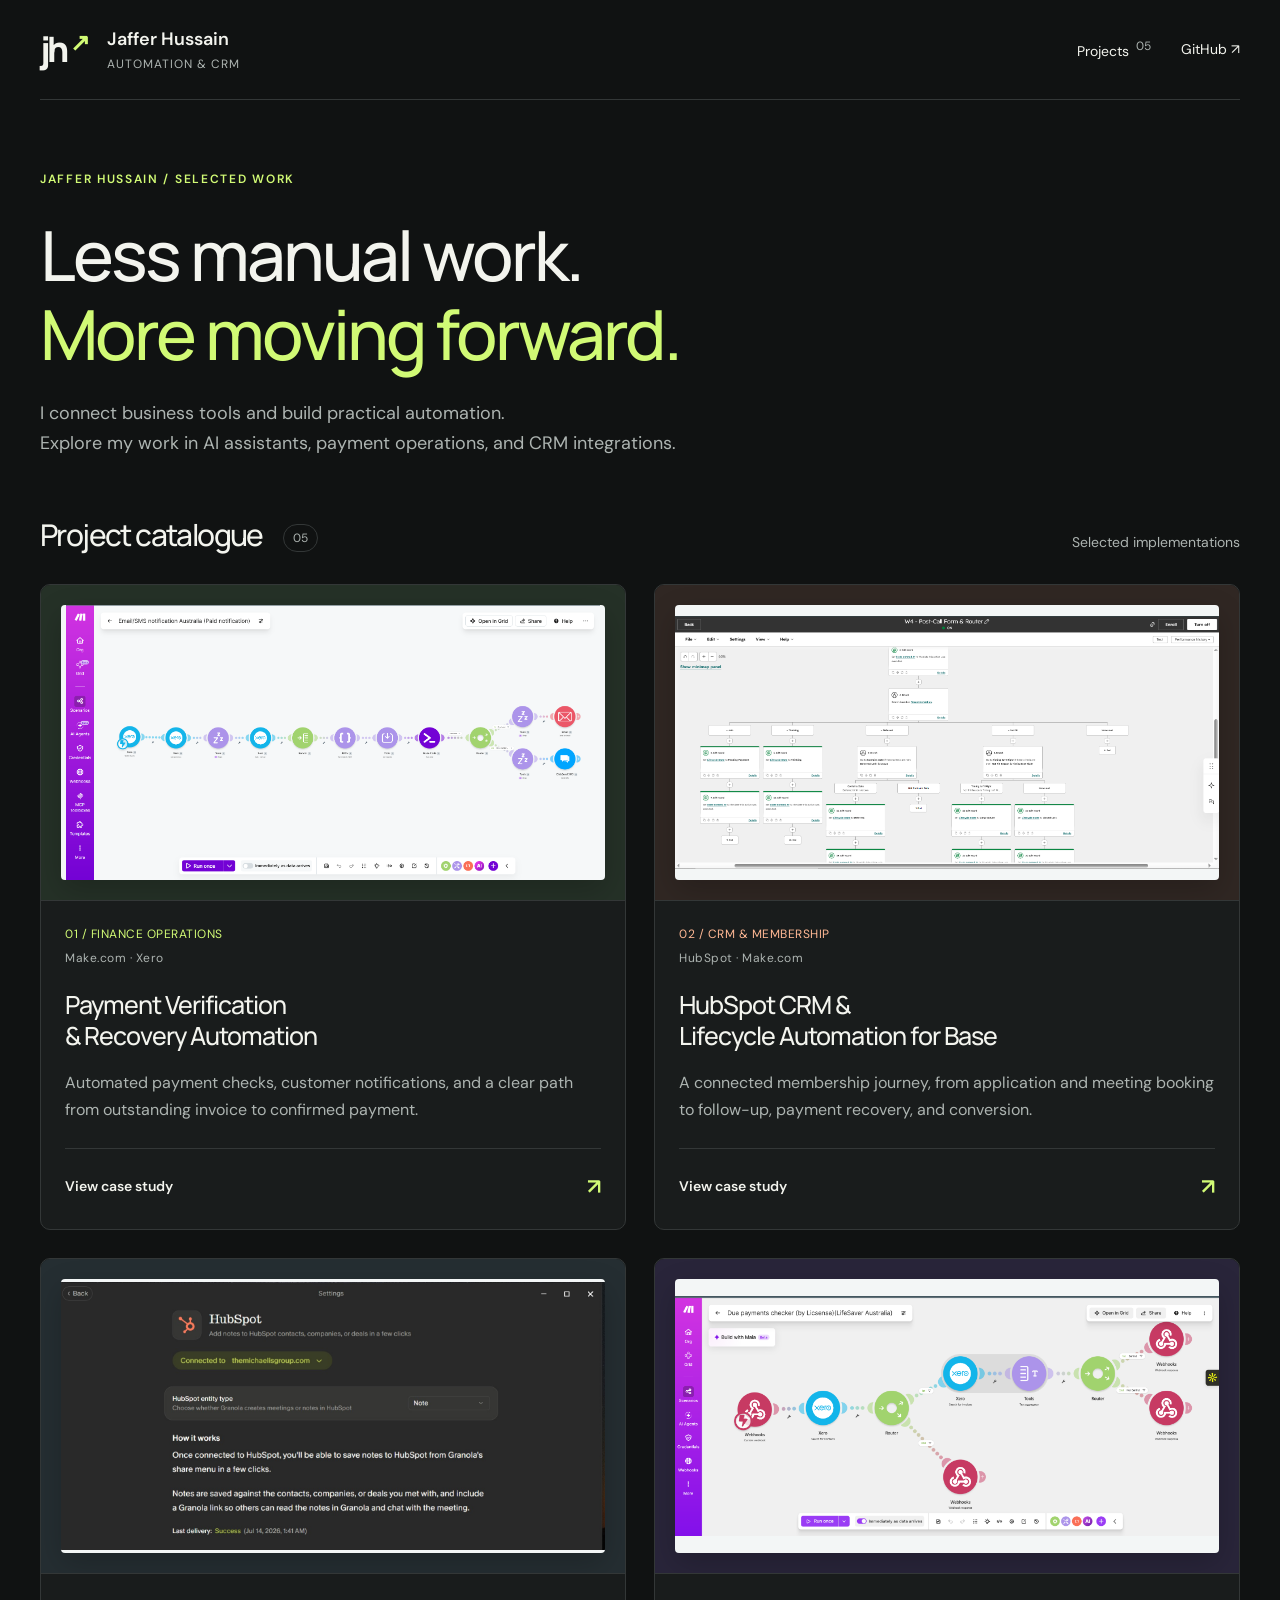
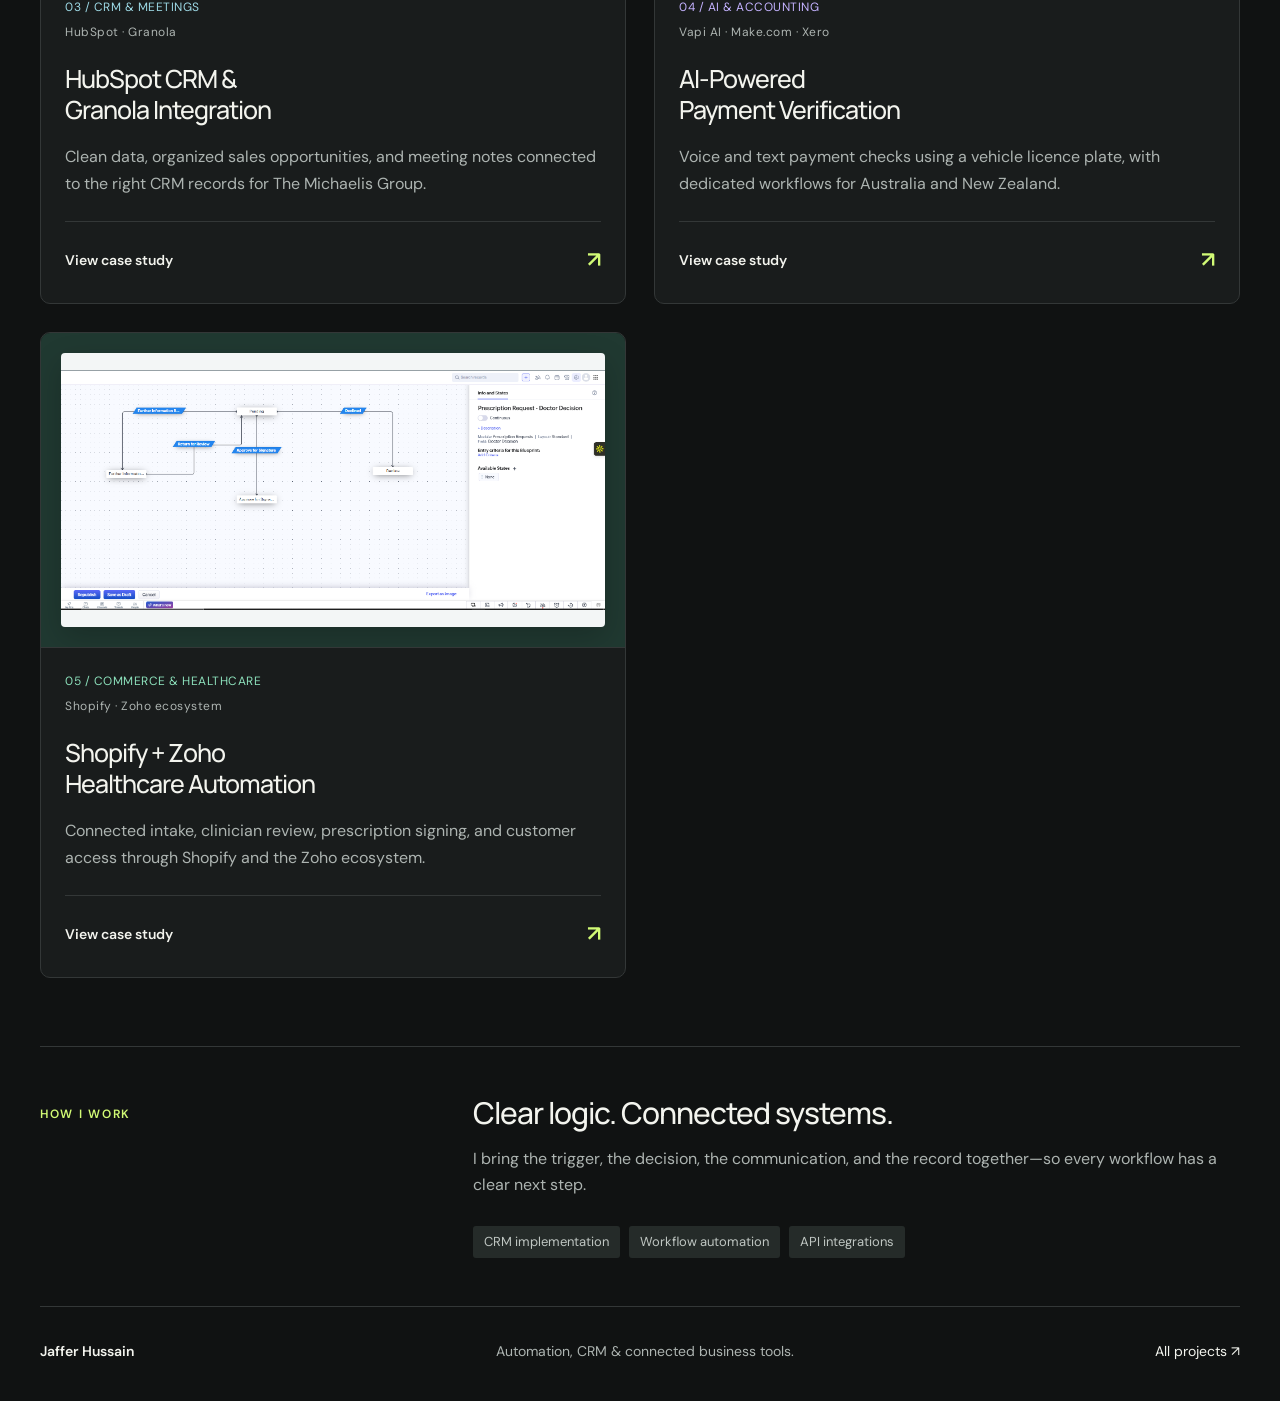
==== index.html @ 1e97736c "Publish five-project automation and CRM portfolio" ====
<!doctype html><html lang="en"><head><meta charset="UTF-8"><meta name="viewport" content="width=device-width, initial-scale=1"><title>Automation & CRM Portfolio — Jaffer Hussain</title><meta name="description" content="Explore Jaffer Hussain’s AI payment verification, payment automation, HubSpot CRM, and Granola integration projects."><meta name="theme-color" content="#101212"><link rel="icon" href="assets/favicon.svg"><link rel="stylesheet" href="style.css"></head><body><header class="header wrap"><a class="brand" href="index.html" aria-label="Jaffer Hussain home"><span class="monogram">jh<span>↗</span></span><span>Jaffer Hussain<small>AUTOMATION & CRM</small></span></a><nav aria-label="Main navigation"><a href="index.html#projects">Projects <span>05</span></a><a href="https://github.com/jaffersaeedi755-jhksolution/jhksolution-portfolio" target="_blank" rel="noopener noreferrer">GitHub ↗</a></nav></header><main><section class="hero wrap"><span class="eyebrow">JAFFER HUSSAIN / SELECTED WORK</span><h1>Less manual work.<br><span>More moving forward.</span></h1><p>I connect business tools and build practical automation.<br>Explore my work in AI assistants, payment operations, and CRM integrations.</p></section><section id="projects" class="wrap catalogue"><div class="section-heading"><h2>Project catalogue <span class="count">05</span></h2><p>Selected implementations</p></div><div class="catalogue-grid">
<article class="catalogue-card"><a class="cover payment-cover" href="payment-automation.html" tabindex="-1" aria-hidden="true"><img src="assets/paid.png" alt="" width="1918" height="987"></a><div class="card-body"><div class="card-meta"><span>01 / FINANCE OPERATIONS</span><span>Make.com · Xero</span></div><h3><a href="payment-automation.html">Payment Verification<br>& Recovery Automation</a></h3><p>Automated payment checks, customer notifications, and a clear path from outstanding invoice to confirmed payment.</p><a class="text-link" href="payment-automation.html">View case study <span>↗</span></a></div></article>
<article class="catalogue-card hubspot-card"><a class="cover hubspot-cover" href="hubspot-base.html" tabindex="-1" aria-hidden="true"><img src="assets/hubspot/17.png" alt="" width="1919" height="893"></a><div class="card-body"><div class="card-meta"><span>02 / CRM & MEMBERSHIP</span><span>HubSpot · Make.com</span></div><h3><a href="hubspot-base.html">HubSpot CRM &<br>Lifecycle Automation for Base</a></h3><p>A connected membership journey, from application and meeting booking to follow-up, payment recovery, and conversion.</p><a class="text-link" href="hubspot-base.html">View case study <span>↗</span></a></div></article><article class="catalogue-card granola-card"><a class="cover granola-cover" href="hubspot-granola.html" tabindex="-1" aria-hidden="true"><img src="assets/granola/granola-connection.jpeg" alt="" width="1600" height="790"></a><div class="card-body"><div class="card-meta"><span>03 / CRM & MEETINGS</span><span>HubSpot · Granola</span></div><h3><a href="hubspot-granola.html">HubSpot CRM &<br>Granola Integration</a></h3><p>Clean data, organized sales opportunities, and meeting notes connected to the right CRM records for The Michaelis Group.</p><a class="text-link" href="hubspot-granola.html">View case study <span>↗</span></a></div></article><article class="catalogue-card ai-card"><a class="cover ai-cover" href="ai-payment-verification.html" tabindex="-1" aria-hidden="true"><img src="assets/ai-payments/01.png" alt="" width="1918" height="845"></a><div class="card-body"><div class="card-meta"><span>04 / AI & ACCOUNTING</span><span>Vapi AI · Make.com · Xero</span></div><h3><a href="ai-payment-verification.html">AI-Powered<br>Payment Verification</a></h3><p>Voice and text payment checks using a vehicle licence plate, with dedicated workflows for Australia and New Zealand.</p><a class="text-link" href="ai-payment-verification.html">View case study <span>↗</span></a></div></article><article class="catalogue-card healthcare-card"><a class="cover healthcare-cover" href="shopify-zoho-healthcare.html" tabindex="-1" aria-hidden="true"><img src="assets/shopify-zoho/16.png" alt="" width="1919" height="845"></a><div class="card-body"><div class="card-meta"><span>05 / COMMERCE & HEALTHCARE</span><span>Shopify · Zoho ecosystem</span></div><h3><a href="shopify-zoho-healthcare.html">Shopify + Zoho<br>Healthcare Automation</a></h3><p>Connected intake, clinician review, prescription signing, and customer access through Shopify and the Zoho ecosystem.</p><a class="text-link" href="shopify-zoho-healthcare.html">View case study <span>↗</span></a></div></article></div></section>
<section class="wrap approach"><span class="eyebrow">HOW I WORK</span><div><h2>Clear logic. Connected systems.</h2><p>I bring the trigger, the decision, the communication, and the record together—so every workflow has a clear next step.</p><div class="project-tags"><span>CRM implementation</span><span>Workflow automation</span><span>API integrations</span></div></div></section></main><footer class="wrap"><span>Jaffer Hussain</span><p>Automation, CRM & connected business tools.</p><a href="index.html#projects">All projects ↗</a></footer><dialog id="image-dialog" aria-labelledby="dialog-caption"><div class="dialog-top"><p id="dialog-caption"></p><button id="close-dialog" aria-label="Close workflow image">Close ✕</button></div><div class="dialog-image"><img id="dialog-img" alt=""></div><a id="original-image" target="_blank" rel="noopener">Open full-resolution image ↗</a></dialog><script src="script.js"></script></body></html>
---- style.css ----
@import url('https://fonts.googleapis.com/css2?family=DM+Sans:wght@400;500;600;700&family=Manrope:wght@400;500;600;700;800&display=swap');
:root{color-scheme:dark;--bg:#101212;--panel:#191c1c;--line:#333737;--text:#f3f4ee;--muted:#adb4b1;--lime:#d1fa75;--font:'DM Sans',Arial,sans-serif;--display:'Manrope',Arial,sans-serif}*{box-sizing:border-box}html{scroll-behavior:smooth;scroll-padding-top:32px}body{margin:0;background:var(--bg);color:var(--text);font:16px/1.65 var(--font)}a{color:inherit;text-decoration:none}button{font:inherit;color:inherit}button,a{-webkit-tap-highlight-color:transparent}button{cursor:pointer}a:focus-visible,button:focus-visible{outline:3px solid var(--lime);outline-offset:6px}::selection{background:var(--lime);color:var(--bg)}.wrap{width:min(1320px,calc(100% - 112px));margin-inline:auto}.header{min-height:114px;display:flex;align-items:center;justify-content:space-between;border-bottom:1px solid var(--line);gap:24px}.brand{display:flex;align-items:center;gap:14px;font-size:18px;font-weight:600;line-height:1.35}.brand small{display:block;font-size:10px;letter-spacing:1.7px;font-weight:400;color:var(--muted);margin-top:5px}.monogram{font-family:var(--display);font-size:35px;letter-spacing:-4px;font-weight:800}.monogram span{display:inline-block;color:var(--lime);font-size:24px;vertical-align:top;margin:0 3px 0 5px;letter-spacing:0}.header nav{display:flex;align-items:center;gap:36px;font-size:14px}.header nav a:hover{color:var(--lime)}.header nav a span{color:var(--muted);font-size:12px;vertical-align:super;margin-left:3px}.nav-github{border:1px solid var(--line);padding:9px 19px;border-radius:5px}.hero{padding-top:58px}.hero-top{display:flex;justify-content:space-between;gap:20px}.eyebrow,.edition,.collection-label,.visual-heading,.project-no{font-size:12px;letter-spacing:1.7px;font-weight:600}.eyebrow{color:var(--lime)}.edition,.collection-label{color:var(--muted)}h1,h2,h3,p{margin:0}h1,h2,h3{font-family:var(--display);font-weight:500}h1{font-size:clamp(44px,5.7vw,82px);letter-spacing:-4.5px;line-height:1.14;margin:33px 0 28px}h1>span{color:var(--lime)}.hero-bottom{display:flex;align-items:center;justify-content:space-between;gap:28px}.hero-bottom p{max-width:580px;color:var(--muted);font-size:18px;line-height:1.7}.button{display:inline-flex;align-items:center;justify-content:space-between;gap:30px;border-radius:5px;font-size:14px;font-weight:600;min-height:52px;padding:13px 23px;white-space:nowrap;transition:transform .2s,background .2s}.button:hover{transform:translateY(-3px)}.primary{background:var(--lime);color:#14200b}.button span{font-size:20px}.secondary{border:1px solid var(--line)}.secondary:hover{background:var(--panel)}.stack-line{margin-top:47px;padding:23px 0;border-block:1px solid var(--line);display:flex;align-items:center;gap:43px}.stack-line>span{font-size:11px;letter-spacing:1.5px;color:var(--muted)}.stack-line b{font-family:var(--display);font-size:19px;letter-spacing:-.5px;white-space:nowrap}.accent{color:var(--lime)}.stack-line .stack-end{margin-left:auto;letter-spacing:0;font-size:13px}.catalogue{padding-top:70px}.section-heading{display:flex;justify-content:space-between;align-items:end;margin-bottom:30px;gap:28px}.section-heading h2{font-size:36px;letter-spacing:-1.6px;margin-top:10px;line-height:1.25}.count{font:12px var(--font);color:var(--muted);border:1px solid var(--line);border-radius:30px;padding:5px 9px;vertical-align:middle;display:inline-block;letter-spacing:0;margin-left:16px}.collection-label{font-size:11px;margin-bottom:5px}.project-card{display:grid;grid-template-columns:1fr 1.13fr;border:1px solid #3a4140;background:var(--panel);border-radius:10px;overflow:hidden}.project-intro{padding:35px 38px 30px}.project-label{display:flex;gap:20px;align-items:center;flex-wrap:wrap}.project-no{color:var(--muted);font-size:10px}.pill{font-size:11px;padding:3px 10px;border:1px solid #4b534c;border-radius:20px;color:var(--lime)}.project-intro h3{font-size:clamp(28px,3vw,43px);line-height:1.2;letter-spacing:-1.8px;margin:28px 0 19px}.project-intro h3 em{font-style:normal;color:var(--lime)}.project-intro>p{color:var(--muted);font-size:15px;max-width:425px}.text-link{display:inline-flex;gap:45px;align-items:center;font-size:14px;font-weight:600}.project-intro .text-link{margin-top:24px}.text-link span{color:var(--lime);font-size:22px}.text-link:hover{color:var(--lime)}.project-tags{display:flex;gap:8px;margin-top:28px}.project-tags span{font-size:11px;color:#bfc6c2;background:#252b29;padding:4px 11px;border-radius:3px}.project-visual{padding:30px 28px;background:#232b26;display:flex;flex-direction:column;justify-content:center;border-left:1px solid #3a4140}.visual-heading{display:flex;justify-content:space-between;gap:15px;color:#b8c7bb;font-size:10px;letter-spacing:1px;margin-bottom:20px}.featured-image{display:block;width:100%;padding:0;background:#f4f7f7;border:1px solid #5d6b60;border-radius:7px;overflow:hidden;position:relative}.featured-image img{width:100%;height:auto;display:block;transition:transform .35s}.featured-image:hover img{transform:scale(1.04)}.zoom-label{position:absolute;right:10px;bottom:10px;background:#101212e8;font-size:11px;padding:5px 9px;border:1px solid #566052;border-radius:4px}.zoom-label span{margin-left:12px;color:var(--lime)}.status-flow{display:flex;align-items:center;justify-content:center;gap:18px;margin-top:27px}.status{font-size:12px;white-space:nowrap}.status i{display:inline-block;width:6px;height:6px;border-radius:50%;margin-right:7px}.red{color:#edaaa5}.red i{background:#edaaa5}.green{color:var(--lime)}.green i{background:var(--lime)}.flow-line{color:#819184}.visual-note{text-align:center;color:#a0afa3;font-size:12px;margin-top:9px}.case-study{display:grid;grid-template-columns:1fr 1.6fr;gap:100px;margin-top:100px;margin-bottom:95px}.case-aside h2{font-size:32px;line-height:1.25;letter-spacing:-1px;margin-top:18px;max-width:340px}.case-aside>p{color:var(--muted);margin:16px 0 24px;font-size:15px}.case-aside .button{font-size:13px}dl{margin-top:36px}dl>div{padding:16px 0;border-top:1px solid var(--line)}dt{font-size:10px;letter-spacing:1.4px;color:var(--muted);margin-bottom:5px}dd{margin:0;font-size:14px}.case-block{margin-bottom:48px}.case-block:last-child{margin-bottom:0}.case-block .eyebrow{font-size:11px}.case-block h3{font-size:32px;letter-spacing:-1.2px;line-height:1.28;margin:16px 0 18px}.case-block>p{color:var(--muted);font-size:16px}.process{list-style:none;padding:0;margin:27px 0 0}.process li{display:flex;gap:22px;border-top:1px solid var(--line);padding:18px 0}.process li>span{font-size:12px;font-weight:500;color:var(--lime);padding-top:3px}.process b{font-size:16px;font-weight:500}.process p{font-size:14px;color:var(--muted);margin-top:3px}.outcome-grid{display:grid;grid-template-columns:1fr 1fr;gap:25px;margin-top:25px}.outcome-grid>div{border-top:1px solid var(--line);padding-top:18px}.outcome-grid span{color:var(--lime);font-size:24px;display:block;margin-bottom:8px}.outcome-grid b{font-size:15px;font-weight:500}.outcome-grid p{font-size:14px;color:var(--muted);margin-top:8px}.workflow-section{background:#181c1a;border-block:1px solid var(--line);padding:65px 0 70px}.workflow-section .section-heading>p{font-size:14px;color:var(--muted)}.workflow-grid{display:grid;grid-template-columns:repeat(3,1fr);gap:23px}.workflow-card{border:1px solid #3a413c;border-radius:6px;padding:0;overflow:hidden;background:var(--bg);text-align:left;transition:transform .2s,border-color .2s}.workflow-card:hover{transform:translateY(-5px);border-color:#a6c772}.workflow-thumb{position:relative;background:#f5f7f8;aspect-ratio:1.93}.workflow-thumb img{display:block;width:100%;height:100%;object-fit:contain}.workflow-thumb>span{position:absolute;right:12px;bottom:12px;background:#111a13;color:var(--lime);width:28px;height:28px;text-align:center;border-radius:50%;line-height:28px}.workflow-copy{padding:23px}.workflow-copy>span{font-size:10px;letter-spacing:1.6px;color:var(--lime)}.workflow-copy h3{font-size:20px;line-height:1.35;margin:10px 0;letter-spacing:-.5px}.workflow-copy p{font-size:14px;line-height:1.65;color:var(--muted)}.approach{display:grid;grid-template-columns:1fr 1.6fr;gap:100px;padding-top:84px;padding-bottom:84px}.approach>.eyebrow{font-size:11px;padding-top:10px}.approach h2{font-size:42px;letter-spacing:-1.8px;line-height:1.2}.approach h2 span{color:var(--lime)}.approach p{margin-top:24px;color:var(--muted)}.principles{display:flex;gap:10px;flex-wrap:wrap;margin-top:27px}.principles span{font-size:12px;border:1px solid var(--line);padding:5px 12px;border-radius:30px}footer{border-top:1px solid var(--line);padding:33px 0 38px;display:flex;justify-content:space-between;align-items:center;gap:25px}footer>p{font-size:13px;color:var(--muted)}footer .brand{font-size:15px}footer .brand small{font-size:9px}dialog{width:min(1400px,94vw);max-height:92vh;background:#171c19;color:var(--text);border:1px solid #59634f;border-radius:10px;padding:20px}dialog::backdrop{background:#000c;backdrop-filter:blur(6px)}.dialog-top{display:flex;justify-content:space-between;align-items:center;gap:20px;margin-bottom:15px;font-size:14px}.dialog-top button{border:1px solid #58634e;background:#252e22;border-radius:4px;white-space:nowrap;padding:6px 15px}.dialog-image{overflow:auto;background:#f4f7f7;border-radius:4px;max-height:70vh}.dialog-image img{display:block;width:100%;height:auto}dialog>a{display:inline-block;color:var(--lime);font-size:14px;margin-top:14px}body.dialog-open{overflow:hidden}
@media(min-width:1600px){.wrap{max-width:1400px}h1{font-size:88px}.project-intro{padding:42px}.project-intro h3{font-size:48px}.project-visual{padding:40px}}
@media(max-width:1100px){.wrap{width:calc(100% - 64px)}.stack-line{gap:26px}.stack-line .stack-end{display:none}.case-study,.approach{gap:55px}.project-intro{padding:27px}.project-visual{padding:22px}.project-intro h3{font-size:34px}.project-label{gap:10px}.status-flow{gap:10px}.status{font-size:11px}.collection-label{display:none}.workflow-grid{gap:15px}.workflow-copy{padding:19px}.workflow-copy h3{font-size:18px}.visual-heading{font-size:9px}.visual-heading span:last-child{display:none}}
@media(max-width:760px){.wrap{width:calc(100% - 40px)}.header{min-height:91px}.header nav{gap:18px}.header nav>a:nth-child(2){display:none}.header nav .nav-github{display:none}.brand{font-size:16px}.brand small{font-size:8px;letter-spacing:1.1px}.hero{padding-top:36px}.hero-top .edition{display:none}.eyebrow{font-size:10px}h1{font-size:clamp(38px,8vw,60px);letter-spacing:-2.3px;line-height:1.16;margin-top:27px}.hero-bottom{align-items:flex-start;flex-direction:column;gap:22px}.hero-bottom p{font-size:16px;max-width:510px}.stack-line{flex-wrap:wrap;gap:12px 24px;margin-top:33px;padding:20px 0}.stack-line>span:first-child{width:100%;font-size:10px}.stack-line b{font-size:16px}.catalogue{padding-top:44px}.section-heading h2{font-size:30px}.project-card{grid-template-columns:1fr}.project-intro h3{font-size:36px}.project-intro>p{max-width:none}.project-visual{border-left:0;border-top:1px solid #3a4140;padding:25px}.visual-heading{font-size:10px}.visual-heading span:last-child{display:inline}.project-tags{margin-top:22px}.status{font-size:12px}.case-study{grid-template-columns:1fr;gap:32px;margin-top:56px;margin-bottom:50px}.case-aside h2{max-width:none;font-size:30px}.case-aside dl{display:grid;grid-template-columns:1fr 1fr;gap:0 20px;margin-bottom:0}.case-aside dl>div:last-child{grid-column:1/-1}.case-block h3{font-size:28px}.case-block{margin-bottom:36px}.workflow-section{padding:43px 0}.workflow-section .section-heading{align-items:start;flex-direction:column;gap:14px}.workflow-section .section-heading h2{font-size:29px}.workflow-grid{grid-template-columns:1fr;gap:23px}.workflow-copy h3{font-size:22px}.workflow-copy p{font-size:15px}.workflow-copy{padding:22px}.approach{grid-template-columns:1fr;gap:20px;padding-block:47px}.approach h2{font-size:34px}.approach p{font-size:16px}.principles{gap:8px}.principles span{font-size:11px}footer{flex-wrap:wrap;padding:25px 0}footer>p{order:3;flex-basis:100%;font-size:12px}footer .text-link{gap:18px}.dialog-top{font-size:12px}.dialog-image img{min-width:800px}dialog{padding:13px}}
@media(prefers-reduced-motion:reduce){html{scroll-behavior:auto}*,*::before,*::after{transition:none!important}}

.brand small,.eyebrow,.edition,.collection-label,.visual-heading,.project-no,.pill,.project-tags span,.stack-line>span,.case-block .eyebrow,.case-aside dt,.workflow-copy>span,.approach>.eyebrow,footer .brand small{font-size:12px}.status,.zoom-label,.visual-note,.principles span{font-size:14px}.visual-heading{flex-wrap:wrap}.project-intro>p{font-size:16px}@media(max-width:760px){.brand small{font-size:12px;letter-spacing:.3px}.brand{font-size:15px}.header nav{font-size:13px}.header{gap:12px}.monogram{font-size:30px}.brand{gap:8px}.visual-heading span:last-child{display:none}.status-flow{gap:8px;flex-wrap:wrap}.status{font-size:12px}}
.monogram{white-space:nowrap;flex-shrink:0}.header nav{flex-shrink:0}@media(max-width:440px){.header .brand small{max-width:160px}.header nav>a:first-child{max-width:83px;display:block;font-size:12px}}
/* Catalogue refinement: shared layout for all project pages. */
.wrap{width:min(1200px,calc(100% - 80px))}.header{min-height:100px}.header nav{display:flex;gap:30px}.brand small{font-size:12px;letter-spacing:1px}.hero{padding-top:65px;padding-bottom:58px}.hero h1{font-size:clamp(42px,5.4vw,72px);letter-spacing:-3px;margin:25px 0}.hero>p{font-size:18px;color:var(--muted);max-width:680px}.catalogue{padding-top:0;padding-bottom:68px}.section-heading h2{font-size:30px;margin:0}.section-heading>p{font-size:14px;color:var(--muted)}.catalogue-grid{display:grid;grid-template-columns:repeat(2,minmax(0,1fr));gap:28px}.catalogue-card{min-width:0;border:1px solid var(--line);border-radius:10px;overflow:hidden;background:var(--panel);transition:border-color .2s}.catalogue-card:hover{border-color:#718059}.cover{display:flex;align-items:center;padding:28px;background:#253127;aspect-ratio:1.85;overflow:hidden;border-bottom:1px solid var(--line)}.cover img{width:100%;height:100%;object-fit:contain;background:#f3f6f6;border-radius:4px;box-shadow:0 10px 30px #0003}.hubspot-cover{background:#302723}.card-body{padding:28px}.card-meta{display:flex;justify-content:space-between;gap:12px;flex-wrap:wrap;color:var(--muted);font-size:12px;letter-spacing:.5px}.card-meta>span:first-child{color:var(--lime)}.hubspot-card .card-meta>span:first-child{color:#ffb894}.card-body h3{font-size:28px;line-height:1.25;letter-spacing:-1px;margin:20px 0 16px}.card-body>p{font-size:16px;color:var(--muted);line-height:1.7;min-height:82px}.card-body .text-link{margin-top:24px;display:flex;justify-content:space-between;border-top:1px solid var(--line);padding-top:20px}.approach{padding-block:48px;gap:50px;border-top:1px solid var(--line);grid-template-columns:1fr 2fr}.approach h2{font-size:30px;letter-spacing:-1px}.approach p{margin-top:15px}.project-tags{flex-wrap:wrap;gap:9px}.project-tags span{font-size:13px;padding:5px 11px}.detail-hero{padding-top:32px;padding-bottom:52px;border-bottom:1px solid var(--line)}.back{display:block;color:var(--muted);font-size:14px;margin-bottom:38px}.back:hover{color:var(--lime)}.detail-hero h1{font-size:clamp(38px,4.5vw,64px);letter-spacing:-2.6px;line-height:1.17;margin:22px 0}.detail-hero>p{max-width:740px;font-size:18px;color:var(--muted)}.detail-hero .project-tags{margin-top:25px}.hubspot-detail h1>span,.hubspot-detail .eyebrow{color:#ffb894}.case-study{margin-top:56px;margin-bottom:64px;gap:80px;grid-template-columns:1fr 1.7fr}.case-aside h2{font-size:28px}.case-aside>p{font-size:16px}.case-block h3{font-size:29px}.case-block .eyebrow{font-size:12px}.case-block{margin-bottom:38px}.process p,.workflow-copy p{font-size:16px}.workflow-section{padding-block:48px}.workflow-section h2{font-size:30px}.workflow-copy h3{font-size:19px}.workflow-copy{padding:20px}.workflow-copy>span{font-size:12px}.gallery-group{border-top:1px solid #404640}.gallery-group:last-child{border-bottom:1px solid #404640}.gallery-group summary{cursor:pointer;list-style:none;display:flex;align-items:center;justify-content:space-between;gap:15px;padding:24px 0;font-size:18px}.gallery-group summary::-webkit-details-marker{display:none}.gallery-group summary>span{font-size:13px;color:var(--muted);white-space:nowrap}.gallery-group summary b{font-size:23px;color:var(--lime);font-weight:400;display:inline-block;margin-left:25px}.gallery-group[open] summary b{transform:rotate(45deg)}.gallery-group summary:focus-visible{outline:2px solid var(--lime);outline-offset:3px}.gallery-group .workflow-grid{padding-bottom:26px;grid-template-columns:repeat(3,minmax(0,1fr))}.workflow-card{height:100%}.workflow-copy p{font-size:14px}.next-project{padding-block:40px}.next-project a{display:flex;justify-content:space-between;gap:25px;font-size:18px}.next-project a:hover{color:var(--lime)}footer{font-size:14px}footer>span{font-weight:600}footer>p{font-size:14px}.dialog-image img{min-width:0}dialog .dialog-top{font-size:15px}dialog #original-image{font-size:14px}
@media(max-width:1000px){.card-meta{flex-direction:column;gap:4px}.card-body h3{font-size:25px}.card-body>p{min-height:110px}.cover{padding:20px}.case-study{gap:45px}.gallery-group .workflow-grid{grid-template-columns:repeat(2,minmax(0,1fr))}}
@media(max-width:760px){.wrap{width:calc(100% - 40px)}.header{min-height:94px;gap:14px}.header nav{gap:20px}.header nav>a:nth-child(2){display:none}.header nav>a:first-child{max-width:none}.header .brand small{font-size:12px;letter-spacing:.3px}.hero{padding-top:39px;padding-bottom:40px}.hero h1{font-size:clamp(38px,8vw,56px);letter-spacing:-2px}.hero>p{font-size:16px}.hero>p br{display:none}.catalogue{padding-bottom:40px}.section-heading{align-items:start;gap:12px}.section-heading>p{display:none}.section-heading h2{font-size:26px}.catalogue-grid{grid-template-columns:1fr;gap:28px}.cover{padding:23px}.card-body{padding:24px}.card-body h3{font-size:27px}.card-body>p{min-height:0}.card-meta{flex-direction:row;gap:6px 12px}.approach{grid-template-columns:1fr;gap:18px;padding-block:35px}.approach h2{font-size:27px}.detail-hero{padding-top:25px;padding-bottom:35px}.detail-hero h1{font-size:39px;letter-spacing:-1.8px}.detail-hero>p{font-size:16px}.back{margin-bottom:30px}.case-study{grid-template-columns:1fr;gap:25px;margin-top:38px;margin-bottom:40px}.case-aside dl{margin-top:25px}.case-block h3{font-size:27px}.gallery-group .workflow-grid{grid-template-columns:1fr}.gallery-group summary{font-size:16px;padding-block:20px}.gallery-group summary b{margin-left:10px}.gallery-group summary>span{font-size:12px}.workflow-section{padding-block:35px}.workflow-grid{grid-template-columns:1fr}.next-project a{font-size:16px}footer{padding-block:25px;gap:15px}footer>p{font-size:13px}.project-tags span{font-size:12px}.dialog-image{overflow:auto}.dialog-image img{min-width:800px}}

.granola-cover{background:#252e32}.granola-card .card-meta>span:first-child,.granola-detail .eyebrow,.granola-detail h1>span{color:#9dd9e5}.catalogue-grid{grid-template-columns:repeat(3,minmax(0,1fr))}.catalogue-card{display:flex;flex-direction:column}.card-body{display:flex;flex-direction:column;flex:1;padding:24px}.card-body .text-link{margin-top:auto}.card-body>p{min-height:0;padding-bottom:24px}.card-body h3{font-size:25px;min-height:94px}.card-meta{flex-direction:column;gap:5px}.cover{padding:20px}.gallery-group .workflow-grid:has(>.workflow-card:nth-child(2):last-child){grid-template-columns:repeat(2,minmax(0,1fr))}@media(max-width:1000px){.catalogue-grid{grid-template-columns:repeat(2,minmax(0,1fr))}}@media(max-width:760px){.catalogue-grid{grid-template-columns:1fr}.card-body h3{min-height:0;font-size:27px}.card-body .text-link{margin-top:0}.gallery-group .workflow-grid:has(>.workflow-card:nth-child(2):last-child){grid-template-columns:1fr}}

.ai-cover{background:#29253a}.ai-card .card-meta>span:first-child,.ai-detail .eyebrow,.ai-detail h1>span{color:#c4b2ff}.catalogue-grid{grid-template-columns:repeat(2,minmax(0,1fr))}.card-body h3{min-height:64px}.related-note{margin-top:20px;border-top:1px solid var(--line);padding-top:18px;font-size:14px!important}.related-note a{color:var(--lime)}@media(max-width:760px){.catalogue-grid{grid-template-columns:1fr}.card-body h3{min-height:0}}

.healthcare-cover{background:#203931}.healthcare-card .card-meta>span:first-child,.healthcare-detail .eyebrow,.healthcare-detail h1>span{color:#8ce0bb}
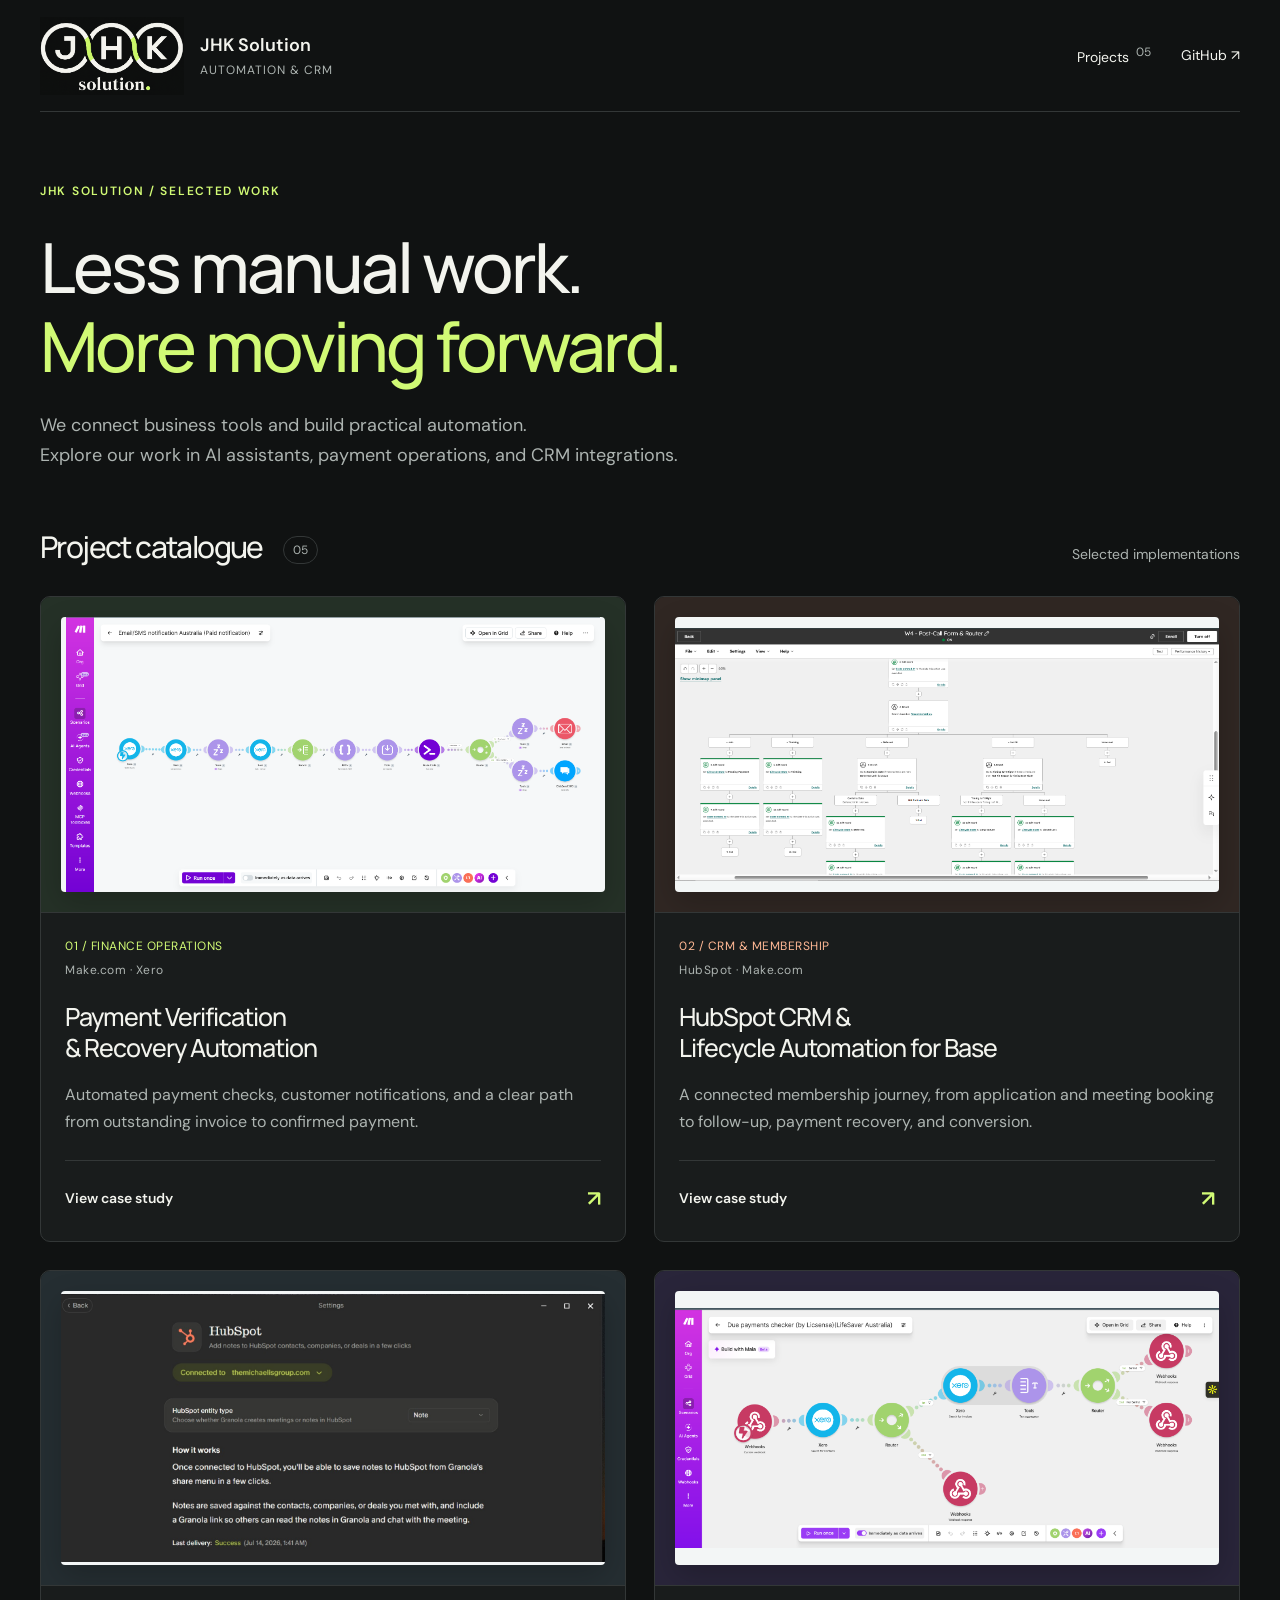
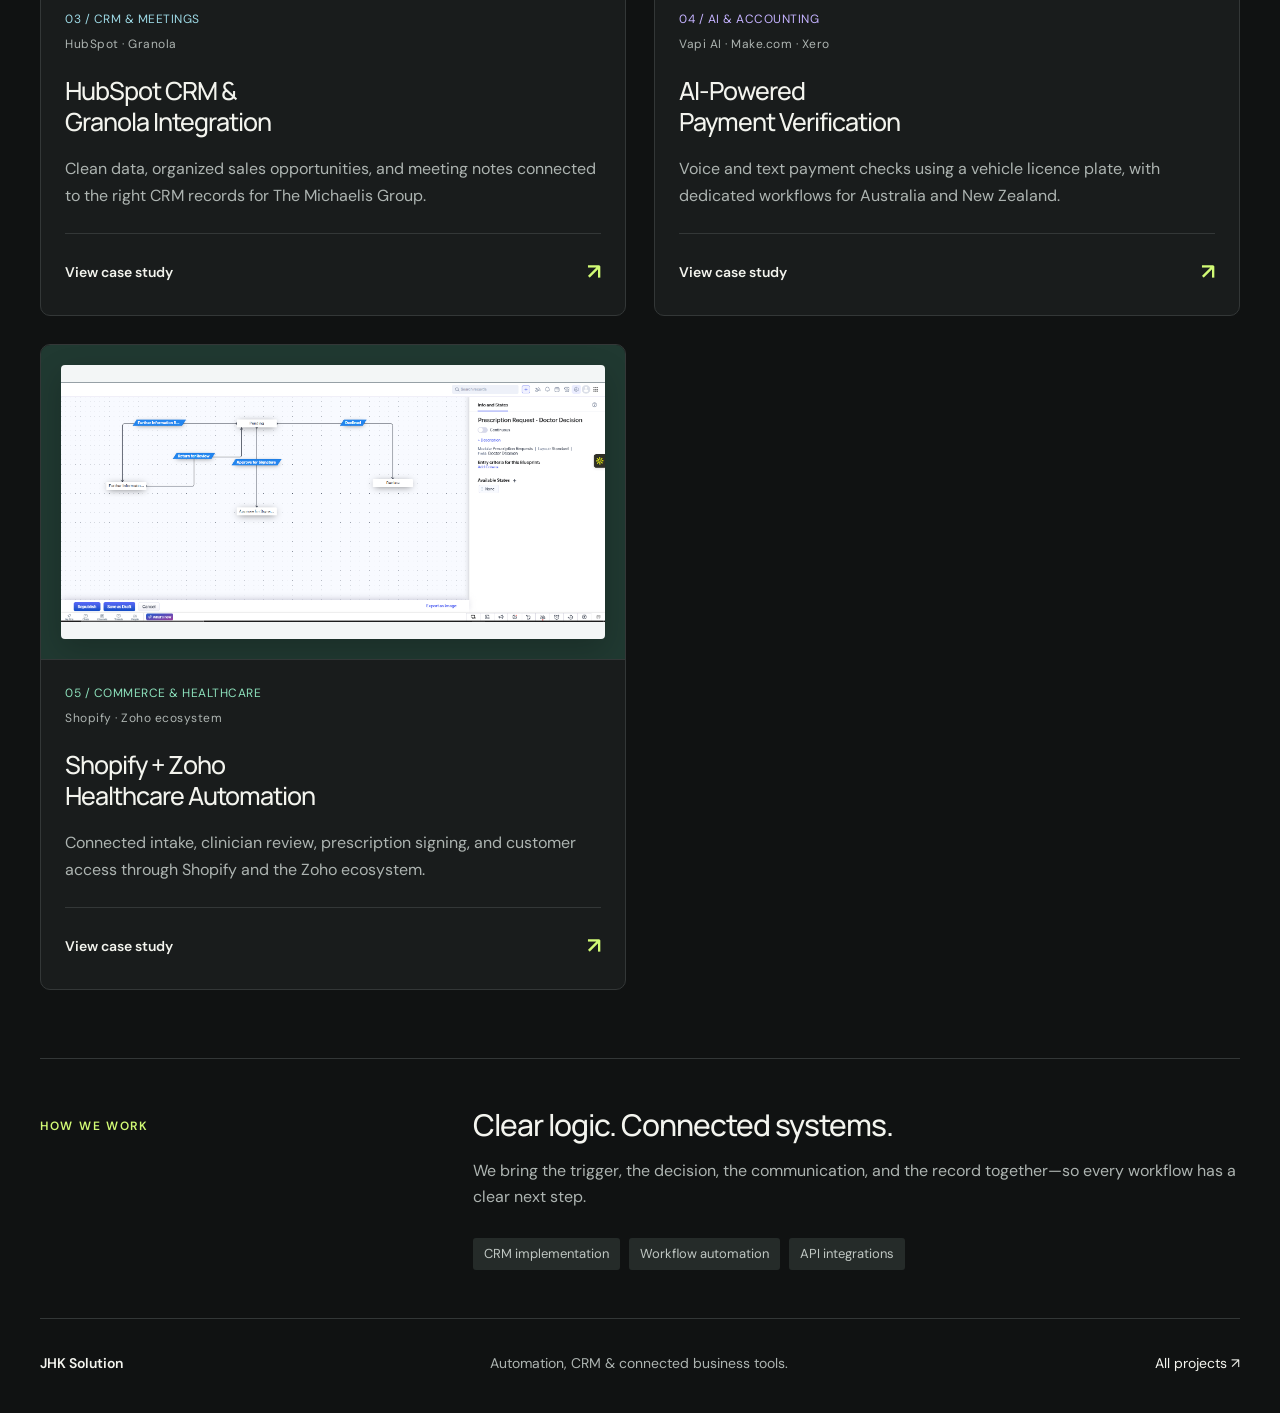
==== commit 50a6b834: "Rebrand portfolio as JHK Solution with company logo and refreshed styles" ====
--- a/index.html
+++ b/index.html
@@ -1,4 +1,4 @@
-<!doctype html><html lang="en"><head><meta charset="UTF-8"><meta name="viewport" content="width=device-width, initial-scale=1"><title>Automation & CRM Portfolio — Jaffer Hussain</title><meta name="description" content="Explore Jaffer Hussain’s AI payment verification, payment automation, HubSpot CRM, and Granola integration projects."><meta name="theme-color" content="#101212"><link rel="icon" href="assets/favicon.svg"><link rel="stylesheet" href="style.css"></head><body><header class="header wrap"><a class="brand" href="index.html" aria-label="Jaffer Hussain home"><span class="monogram">jh<span>↗</span></span><span>Jaffer Hussain<small>AUTOMATION & CRM</small></span></a><nav aria-label="Main navigation"><a href="index.html#projects">Projects <span>05</span></a><a href="https://github.com/jaffersaeedi755-jhksolution/jhksolution-portfolio" target="_blank" rel="noopener noreferrer">GitHub ↗</a></nav></header><main><section class="hero wrap"><span class="eyebrow">JAFFER HUSSAIN / SELECTED WORK</span><h1>Less manual work.<br><span>More moving forward.</span></h1><p>I connect business tools and build practical automation.<br>Explore my work in AI assistants, payment operations, and CRM integrations.</p></section><section id="projects" class="wrap catalogue"><div class="section-heading"><h2>Project catalogue <span class="count">05</span></h2><p>Selected implementations</p></div><div class="catalogue-grid">
+<!doctype html><html lang="en"><head><meta charset="UTF-8"><meta name="viewport" content="width=device-width, initial-scale=1"><title>Automation & CRM Portfolio — JHK Solution</title><meta name="description" content="Explore JHK Solution’s AI payment verification, payment automation, HubSpot CRM, and Granola integration projects."><meta name="theme-color" content="#101212"><link rel="icon" href="assets/jhk-solution-logo.png"><link rel="stylesheet" href="style.css?v=jhk1"></head><body><header class="header wrap"><a class="brand" href="index.html" aria-label="JHK Solution home"><span class="company-logo"><img src="assets/jhk-solution-logo.png" alt="JHK Solution logo" width="1254" height="1254"></span><span>JHK Solution<small>AUTOMATION & CRM</small></span></a><nav aria-label="Main navigation"><a href="index.html#projects">Projects <span>05</span></a><a href="https://github.com/jhk-solution/jhksolution-portfolio" target="_blank" rel="noopener noreferrer">GitHub ↗</a></nav></header><main><section class="hero wrap"><span class="eyebrow">JHK SOLUTION / SELECTED WORK</span><h1>Less manual work.<br><span>More moving forward.</span></h1><p>We connect business tools and build practical automation.<br>Explore our work in AI assistants, payment operations, and CRM integrations.</p></section><section id="projects" class="wrap catalogue"><div class="section-heading"><h2>Project catalogue <span class="count">05</span></h2><p>Selected implementations</p></div><div class="catalogue-grid">
 <article class="catalogue-card"><a class="cover payment-cover" href="payment-automation.html" tabindex="-1" aria-hidden="true"><img src="assets/paid.png" alt="" width="1918" height="987"></a><div class="card-body"><div class="card-meta"><span>01 / FINANCE OPERATIONS</span><span>Make.com · Xero</span></div><h3><a href="payment-automation.html">Payment Verification<br>& Recovery Automation</a></h3><p>Automated payment checks, customer notifications, and a clear path from outstanding invoice to confirmed payment.</p><a class="text-link" href="payment-automation.html">View case study <span>↗</span></a></div></article>
 <article class="catalogue-card hubspot-card"><a class="cover hubspot-cover" href="hubspot-base.html" tabindex="-1" aria-hidden="true"><img src="assets/hubspot/17.png" alt="" width="1919" height="893"></a><div class="card-body"><div class="card-meta"><span>02 / CRM & MEMBERSHIP</span><span>HubSpot · Make.com</span></div><h3><a href="hubspot-base.html">HubSpot CRM &<br>Lifecycle Automation for Base</a></h3><p>A connected membership journey, from application and meeting booking to follow-up, payment recovery, and conversion.</p><a class="text-link" href="hubspot-base.html">View case study <span>↗</span></a></div></article><article class="catalogue-card granola-card"><a class="cover granola-cover" href="hubspot-granola.html" tabindex="-1" aria-hidden="true"><img src="assets/granola/granola-connection.jpeg" alt="" width="1600" height="790"></a><div class="card-body"><div class="card-meta"><span>03 / CRM & MEETINGS</span><span>HubSpot · Granola</span></div><h3><a href="hubspot-granola.html">HubSpot CRM &<br>Granola Integration</a></h3><p>Clean data, organized sales opportunities, and meeting notes connected to the right CRM records for The Michaelis Group.</p><a class="text-link" href="hubspot-granola.html">View case study <span>↗</span></a></div></article><article class="catalogue-card ai-card"><a class="cover ai-cover" href="ai-payment-verification.html" tabindex="-1" aria-hidden="true"><img src="assets/ai-payments/01.png" alt="" width="1918" height="845"></a><div class="card-body"><div class="card-meta"><span>04 / AI & ACCOUNTING</span><span>Vapi AI · Make.com · Xero</span></div><h3><a href="ai-payment-verification.html">AI-Powered<br>Payment Verification</a></h3><p>Voice and text payment checks using a vehicle licence plate, with dedicated workflows for Australia and New Zealand.</p><a class="text-link" href="ai-payment-verification.html">View case study <span>↗</span></a></div></article><article class="catalogue-card healthcare-card"><a class="cover healthcare-cover" href="shopify-zoho-healthcare.html" tabindex="-1" aria-hidden="true"><img src="assets/shopify-zoho/16.png" alt="" width="1919" height="845"></a><div class="card-body"><div class="card-meta"><span>05 / COMMERCE & HEALTHCARE</span><span>Shopify · Zoho ecosystem</span></div><h3><a href="shopify-zoho-healthcare.html">Shopify + Zoho<br>Healthcare Automation</a></h3><p>Connected intake, clinician review, prescription signing, and customer access through Shopify and the Zoho ecosystem.</p><a class="text-link" href="shopify-zoho-healthcare.html">View case study <span>↗</span></a></div></article></div></section>
-<section class="wrap approach"><span class="eyebrow">HOW I WORK</span><div><h2>Clear logic. Connected systems.</h2><p>I bring the trigger, the decision, the communication, and the record together—so every workflow has a clear next step.</p><div class="project-tags"><span>CRM implementation</span><span>Workflow automation</span><span>API integrations</span></div></div></section></main><footer class="wrap"><span>Jaffer Hussain</span><p>Automation, CRM & connected business tools.</p><a href="index.html#projects">All projects ↗</a></footer><dialog id="image-dialog" aria-labelledby="dialog-caption"><div class="dialog-top"><p id="dialog-caption"></p><button id="close-dialog" aria-label="Close workflow image">Close ✕</button></div><div class="dialog-image"><img id="dialog-img" alt=""></div><a id="original-image" target="_blank" rel="noopener">Open full-resolution image ↗</a></dialog><script src="script.js"></script></body></html>+<section class="wrap approach"><span class="eyebrow">HOW WE WORK</span><div><h2>Clear logic. Connected systems.</h2><p>We bring the trigger, the decision, the communication, and the record together—so every workflow has a clear next step.</p><div class="project-tags"><span>CRM implementation</span><span>Workflow automation</span><span>API integrations</span></div></div></section></main><footer class="wrap"><span>JHK Solution</span><p>Automation, CRM & connected business tools.</p><a href="index.html#projects">All projects ↗</a></footer><dialog id="image-dialog" aria-labelledby="dialog-caption"><div class="dialog-top"><p id="dialog-caption"></p><button id="close-dialog" aria-label="Close workflow image">Close ✕</button></div><div class="dialog-image"><img id="dialog-img" alt=""></div><a id="original-image" target="_blank" rel="noopener">Open full-resolution image ↗</a></dialog><script src="script.js"></script></body></html>
--- a/style.css
+++ b/style.css
@@ -17,3 +17,6 @@
 .ai-cover{background:#29253a}.ai-card .card-meta>span:first-child,.ai-detail .eyebrow,.ai-detail h1>span{color:#c4b2ff}.catalogue-grid{grid-template-columns:repeat(2,minmax(0,1fr))}.card-body h3{min-height:64px}.related-note{margin-top:20px;border-top:1px solid var(--line);padding-top:18px;font-size:14px!important}.related-note a{color:var(--lime)}@media(max-width:760px){.catalogue-grid{grid-template-columns:1fr}.card-body h3{min-height:0}}
 
 .healthcare-cover{background:#203931}.healthcare-card .card-meta>span:first-child,.healthcare-detail .eyebrow,.healthcare-detail h1>span{color:#8ce0bb}
+
+/* JHK Solution company identity */
+.company-logo{position:relative;display:block;width:144px;height:78px;overflow:hidden;flex-shrink:0}.company-logo img{position:absolute;width:176px;height:176px;max-width:none;left:-16px;top:-48px}.header .brand{gap:16px}.header{min-height:112px}@media(max-width:760px){.company-logo{width:82px;height:48px}.company-logo img{width:102px;height:102px;left:-10px;top:-26px}.header .brand{gap:8px;font-size:15px}.header .brand small{font-size:9px}.header{min-height:94px}}
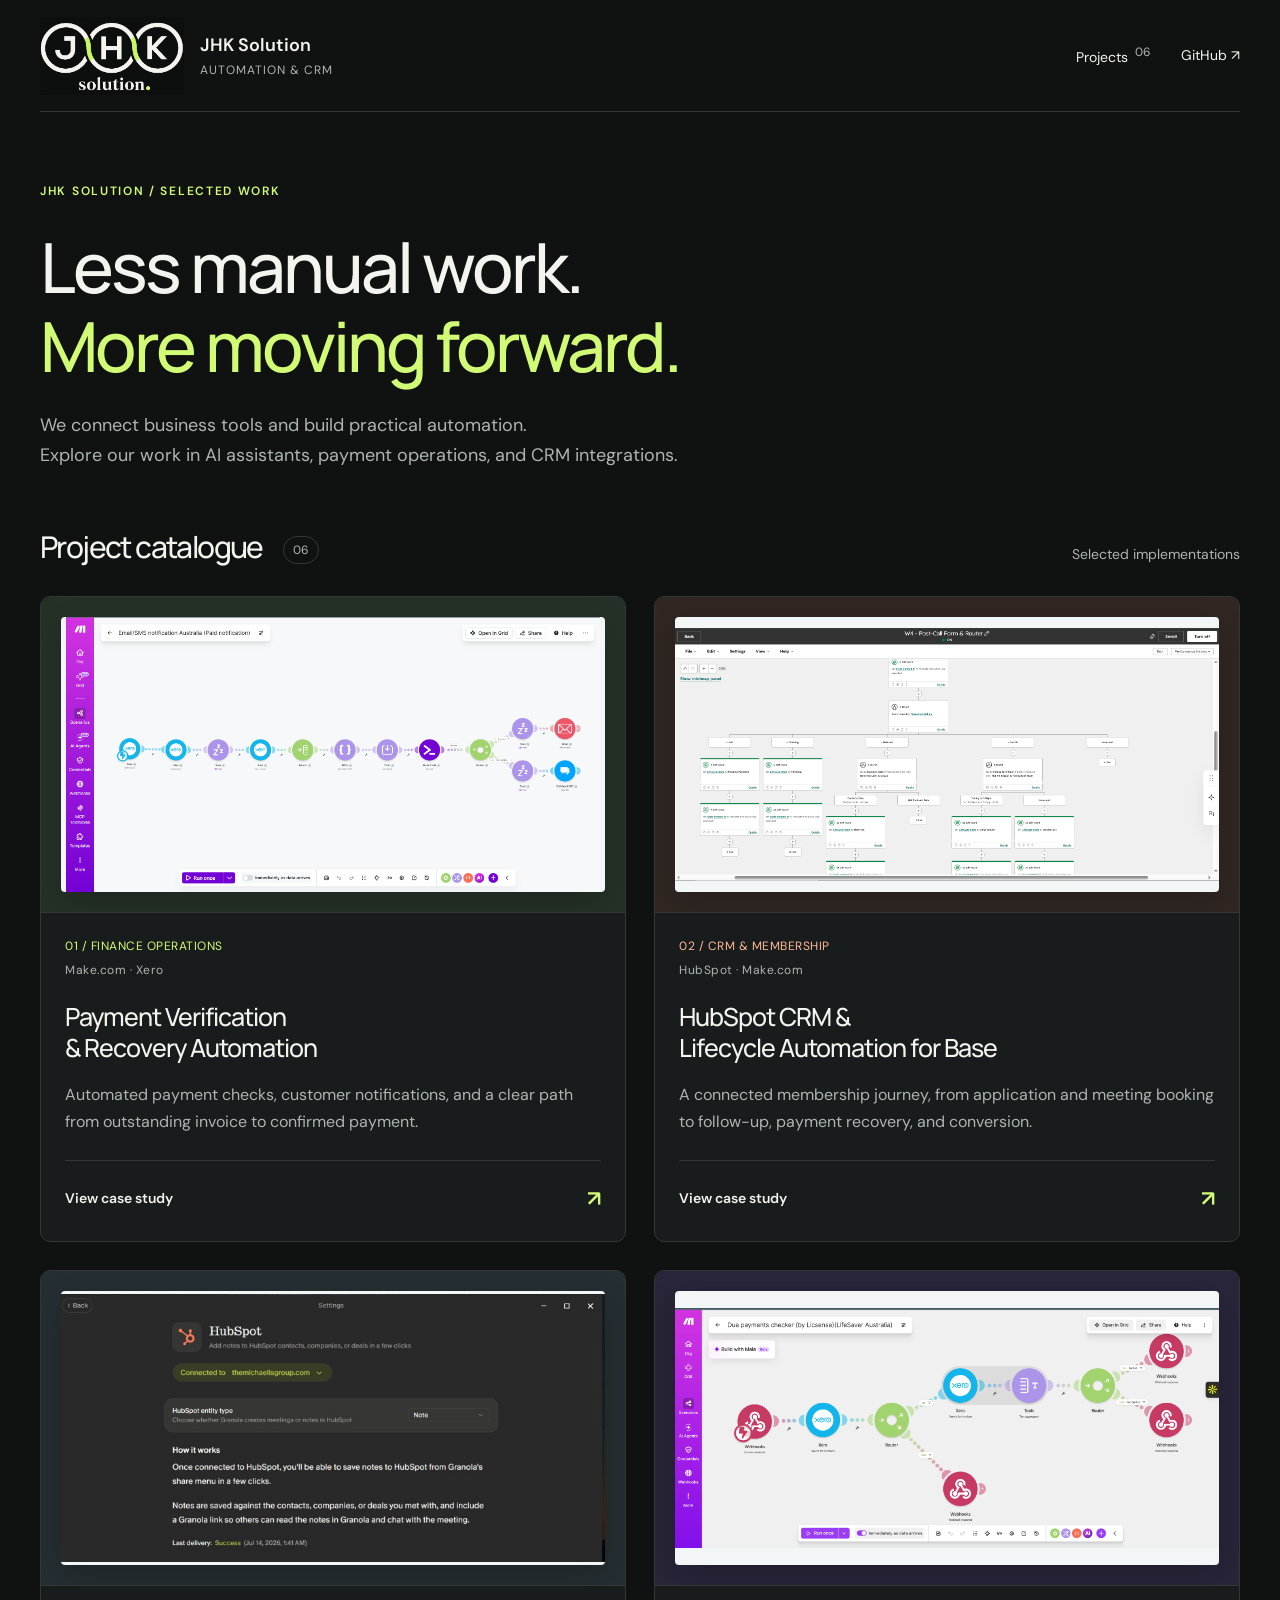
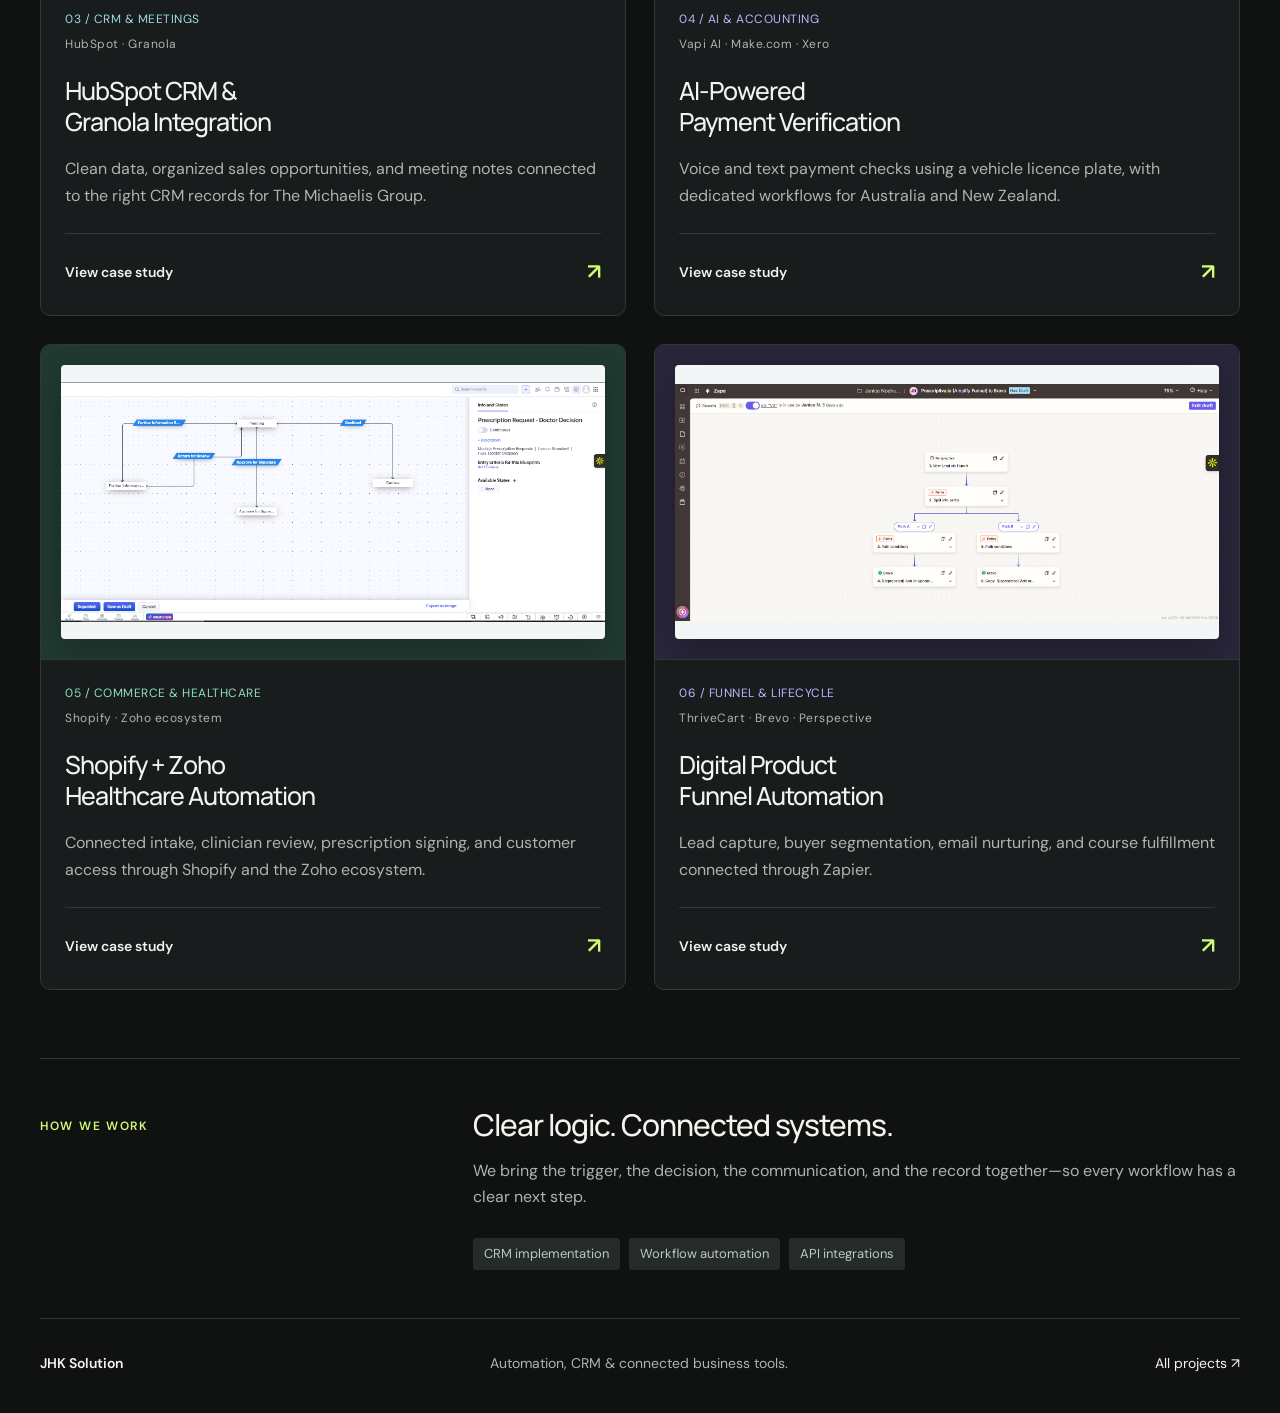
==== commit 2ed8c428: "Add Project 06: ThriveCart, Brevo and Perspective funnel automation" ====
--- a/index.html
+++ b/index.html
@@ -1,4 +1,4 @@
-<!doctype html><html lang="en"><head><meta charset="UTF-8"><meta name="viewport" content="width=device-width, initial-scale=1"><title>Automation & CRM Portfolio — JHK Solution</title><meta name="description" content="Explore JHK Solution’s AI payment verification, payment automation, HubSpot CRM, and Granola integration projects."><meta name="theme-color" content="#101212"><link rel="icon" href="assets/jhk-solution-logo.png"><link rel="stylesheet" href="style.css?v=jhk1"></head><body><header class="header wrap"><a class="brand" href="index.html" aria-label="JHK Solution home"><span class="company-logo"><img src="assets/jhk-solution-logo.png" alt="JHK Solution logo" width="1254" height="1254"></span><span>JHK Solution<small>AUTOMATION & CRM</small></span></a><nav aria-label="Main navigation"><a href="index.html#projects">Projects <span>05</span></a><a href="https://github.com/jhk-solution/jhksolution-portfolio" target="_blank" rel="noopener noreferrer">GitHub ↗</a></nav></header><main><section class="hero wrap"><span class="eyebrow">JHK SOLUTION / SELECTED WORK</span><h1>Less manual work.<br><span>More moving forward.</span></h1><p>We connect business tools and build practical automation.<br>Explore our work in AI assistants, payment operations, and CRM integrations.</p></section><section id="projects" class="wrap catalogue"><div class="section-heading"><h2>Project catalogue <span class="count">05</span></h2><p>Selected implementations</p></div><div class="catalogue-grid">
+<!doctype html><html lang="en"><head><meta charset="UTF-8"><meta name="viewport" content="width=device-width, initial-scale=1"><title>Automation & CRM Portfolio — JHK Solution</title><meta name="description" content="Explore JHK Solution’s AI payment verification, payment automation, HubSpot CRM, and Granola integration projects."><meta name="theme-color" content="#101212"><link rel="icon" href="assets/jhk-solution-logo.png"><link rel="stylesheet" href="style.css?v=jhk1"></head><body><header class="header wrap"><a class="brand" href="index.html" aria-label="JHK Solution home"><span class="company-logo"><img src="assets/jhk-solution-logo.png" alt="JHK Solution logo" width="1254" height="1254"></span><span>JHK Solution<small>AUTOMATION & CRM</small></span></a><nav aria-label="Main navigation"><a href="index.html#projects">Projects <span>06</span></a><a href="https://github.com/jhk-solution/jhksolution-portfolio" target="_blank" rel="noopener noreferrer">GitHub ↗</a></nav></header><main><section class="hero wrap"><span class="eyebrow">JHK SOLUTION / SELECTED WORK</span><h1>Less manual work.<br><span>More moving forward.</span></h1><p>We connect business tools and build practical automation.<br>Explore our work in AI assistants, payment operations, and CRM integrations.</p></section><section id="projects" class="wrap catalogue"><div class="section-heading"><h2>Project catalogue <span class="count">06</span></h2><p>Selected implementations</p></div><div class="catalogue-grid">
 <article class="catalogue-card"><a class="cover payment-cover" href="payment-automation.html" tabindex="-1" aria-hidden="true"><img src="assets/paid.png" alt="" width="1918" height="987"></a><div class="card-body"><div class="card-meta"><span>01 / FINANCE OPERATIONS</span><span>Make.com · Xero</span></div><h3><a href="payment-automation.html">Payment Verification<br>& Recovery Automation</a></h3><p>Automated payment checks, customer notifications, and a clear path from outstanding invoice to confirmed payment.</p><a class="text-link" href="payment-automation.html">View case study <span>↗</span></a></div></article>
-<article class="catalogue-card hubspot-card"><a class="cover hubspot-cover" href="hubspot-base.html" tabindex="-1" aria-hidden="true"><img src="assets/hubspot/17.png" alt="" width="1919" height="893"></a><div class="card-body"><div class="card-meta"><span>02 / CRM & MEMBERSHIP</span><span>HubSpot · Make.com</span></div><h3><a href="hubspot-base.html">HubSpot CRM &<br>Lifecycle Automation for Base</a></h3><p>A connected membership journey, from application and meeting booking to follow-up, payment recovery, and conversion.</p><a class="text-link" href="hubspot-base.html">View case study <span>↗</span></a></div></article><article class="catalogue-card granola-card"><a class="cover granola-cover" href="hubspot-granola.html" tabindex="-1" aria-hidden="true"><img src="assets/granola/granola-connection.jpeg" alt="" width="1600" height="790"></a><div class="card-body"><div class="card-meta"><span>03 / CRM & MEETINGS</span><span>HubSpot · Granola</span></div><h3><a href="hubspot-granola.html">HubSpot CRM &<br>Granola Integration</a></h3><p>Clean data, organized sales opportunities, and meeting notes connected to the right CRM records for The Michaelis Group.</p><a class="text-link" href="hubspot-granola.html">View case study <span>↗</span></a></div></article><article class="catalogue-card ai-card"><a class="cover ai-cover" href="ai-payment-verification.html" tabindex="-1" aria-hidden="true"><img src="assets/ai-payments/01.png" alt="" width="1918" height="845"></a><div class="card-body"><div class="card-meta"><span>04 / AI & ACCOUNTING</span><span>Vapi AI · Make.com · Xero</span></div><h3><a href="ai-payment-verification.html">AI-Powered<br>Payment Verification</a></h3><p>Voice and text payment checks using a vehicle licence plate, with dedicated workflows for Australia and New Zealand.</p><a class="text-link" href="ai-payment-verification.html">View case study <span>↗</span></a></div></article><article class="catalogue-card healthcare-card"><a class="cover healthcare-cover" href="shopify-zoho-healthcare.html" tabindex="-1" aria-hidden="true"><img src="assets/shopify-zoho/16.png" alt="" width="1919" height="845"></a><div class="card-body"><div class="card-meta"><span>05 / COMMERCE & HEALTHCARE</span><span>Shopify · Zoho ecosystem</span></div><h3><a href="shopify-zoho-healthcare.html">Shopify + Zoho<br>Healthcare Automation</a></h3><p>Connected intake, clinician review, prescription signing, and customer access through Shopify and the Zoho ecosystem.</p><a class="text-link" href="shopify-zoho-healthcare.html">View case study <span>↗</span></a></div></article></div></section>
+<article class="catalogue-card hubspot-card"><a class="cover hubspot-cover" href="hubspot-base.html" tabindex="-1" aria-hidden="true"><img src="assets/hubspot/17.png" alt="" width="1919" height="893"></a><div class="card-body"><div class="card-meta"><span>02 / CRM & MEMBERSHIP</span><span>HubSpot · Make.com</span></div><h3><a href="hubspot-base.html">HubSpot CRM &<br>Lifecycle Automation for Base</a></h3><p>A connected membership journey, from application and meeting booking to follow-up, payment recovery, and conversion.</p><a class="text-link" href="hubspot-base.html">View case study <span>↗</span></a></div></article><article class="catalogue-card granola-card"><a class="cover granola-cover" href="hubspot-granola.html" tabindex="-1" aria-hidden="true"><img src="assets/granola/granola-connection.jpeg" alt="" width="1600" height="790"></a><div class="card-body"><div class="card-meta"><span>03 / CRM & MEETINGS</span><span>HubSpot · Granola</span></div><h3><a href="hubspot-granola.html">HubSpot CRM &<br>Granola Integration</a></h3><p>Clean data, organized sales opportunities, and meeting notes connected to the right CRM records for The Michaelis Group.</p><a class="text-link" href="hubspot-granola.html">View case study <span>↗</span></a></div></article><article class="catalogue-card ai-card"><a class="cover ai-cover" href="ai-payment-verification.html" tabindex="-1" aria-hidden="true"><img src="assets/ai-payments/01.png" alt="" width="1918" height="845"></a><div class="card-body"><div class="card-meta"><span>04 / AI & ACCOUNTING</span><span>Vapi AI · Make.com · Xero</span></div><h3><a href="ai-payment-verification.html">AI-Powered<br>Payment Verification</a></h3><p>Voice and text payment checks using a vehicle licence plate, with dedicated workflows for Australia and New Zealand.</p><a class="text-link" href="ai-payment-verification.html">View case study <span>↗</span></a></div></article><article class="catalogue-card healthcare-card"><a class="cover healthcare-cover" href="shopify-zoho-healthcare.html" tabindex="-1" aria-hidden="true"><img src="assets/shopify-zoho/16.png" alt="" width="1919" height="845"></a><div class="card-body"><div class="card-meta"><span>05 / COMMERCE & HEALTHCARE</span><span>Shopify · Zoho ecosystem</span></div><h3><a href="shopify-zoho-healthcare.html">Shopify + Zoho<br>Healthcare Automation</a></h3><p>Connected intake, clinician review, prescription signing, and customer access through Shopify and the Zoho ecosystem.</p><a class="text-link" href="shopify-zoho-healthcare.html">View case study <span>↗</span></a></div></article><article class="catalogue-card ai-card"><a class="cover ai-cover" href="funnel-automation.html" tabindex="-1" aria-hidden="true"><img src="assets/funnel-automation/09.png" alt="" width="1919" height="836"></a><div class="card-body"><div class="card-meta"><span>06 / FUNNEL & LIFECYCLE</span><span>ThriveCart · Brevo · Perspective</span></div><h3><a href="funnel-automation.html">Digital Product<br>Funnel Automation</a></h3><p>Lead capture, buyer segmentation, email nurturing, and course fulfillment connected through Zapier.</p><a class="text-link" href="funnel-automation.html">View case study <span>↗</span></a></div></article></div></section>
 <section class="wrap approach"><span class="eyebrow">HOW WE WORK</span><div><h2>Clear logic. Connected systems.</h2><p>We bring the trigger, the decision, the communication, and the record together—so every workflow has a clear next step.</p><div class="project-tags"><span>CRM implementation</span><span>Workflow automation</span><span>API integrations</span></div></div></section></main><footer class="wrap"><span>JHK Solution</span><p>Automation, CRM & connected business tools.</p><a href="index.html#projects">All projects ↗</a></footer><dialog id="image-dialog" aria-labelledby="dialog-caption"><div class="dialog-top"><p id="dialog-caption"></p><button id="close-dialog" aria-label="Close workflow image">Close ✕</button></div><div class="dialog-image"><img id="dialog-img" alt=""></div><a id="original-image" target="_blank" rel="noopener">Open full-resolution image ↗</a></dialog><script src="script.js"></script></body></html>
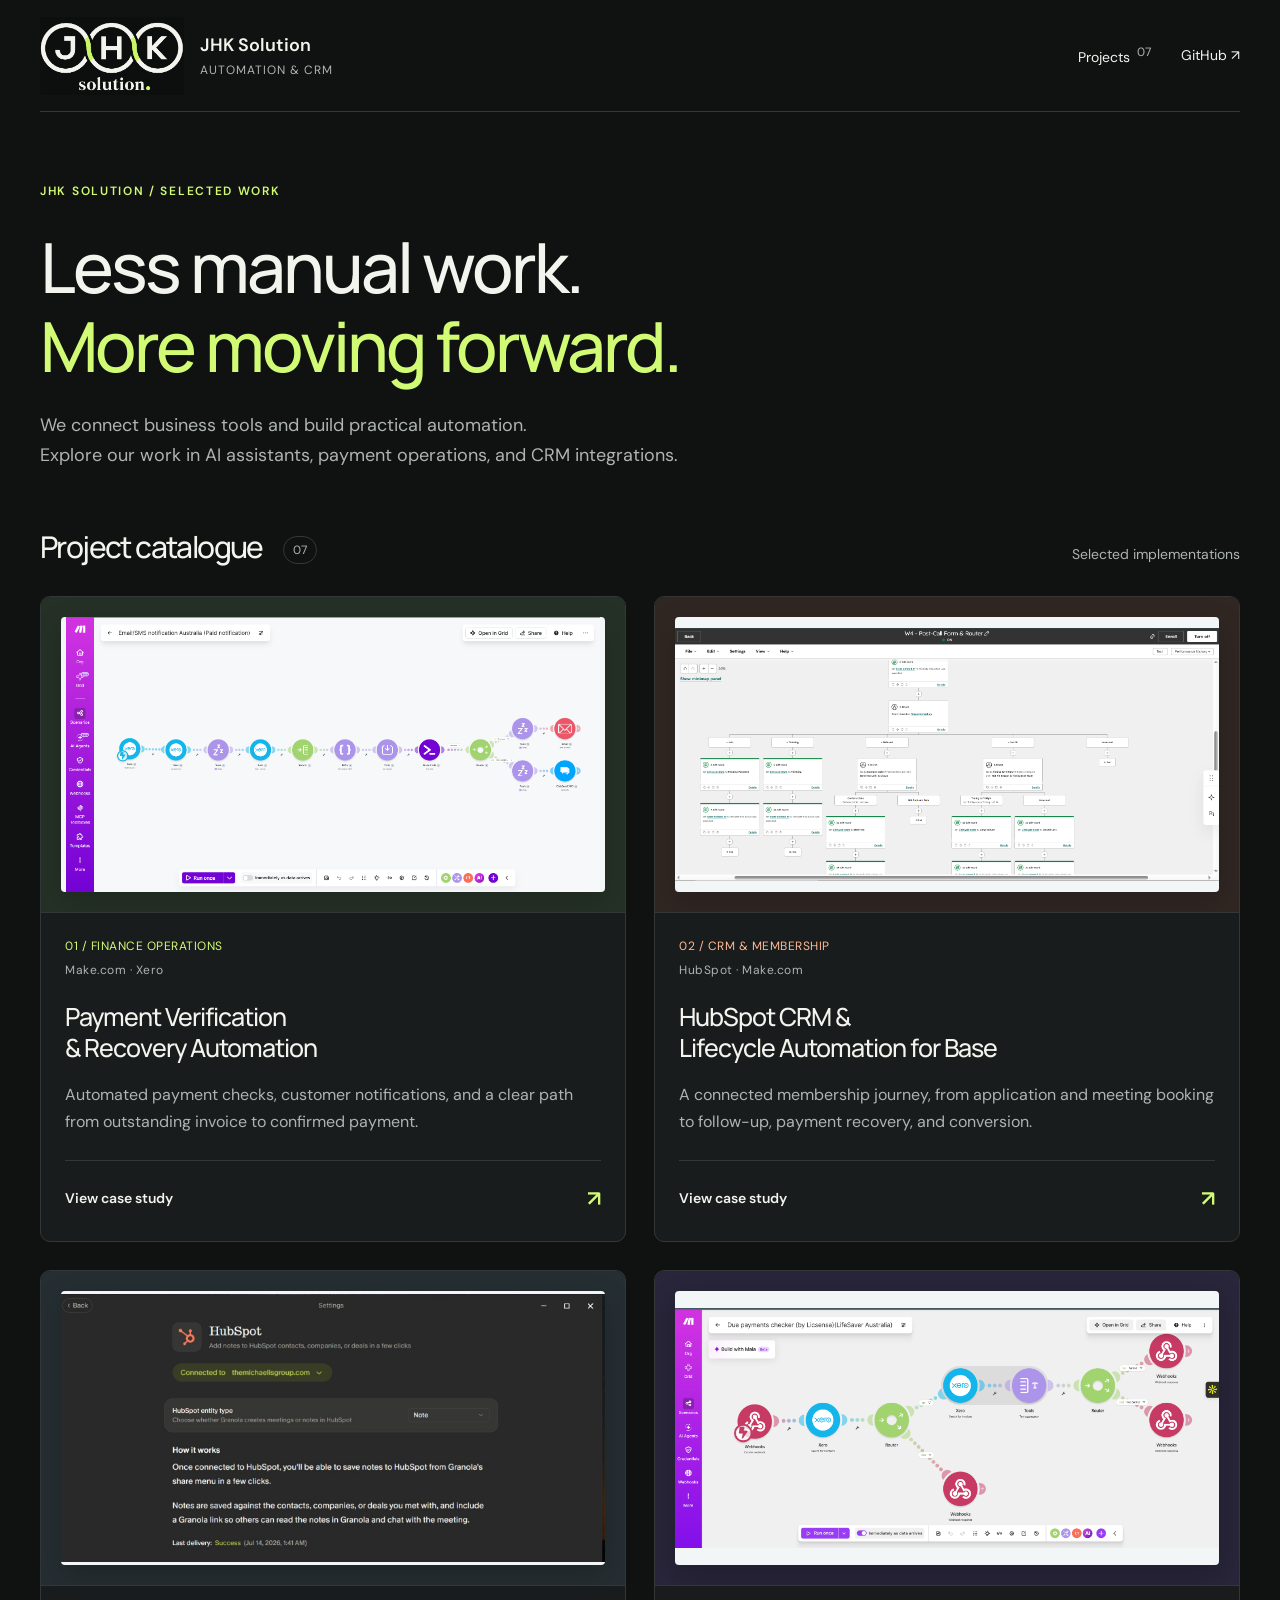
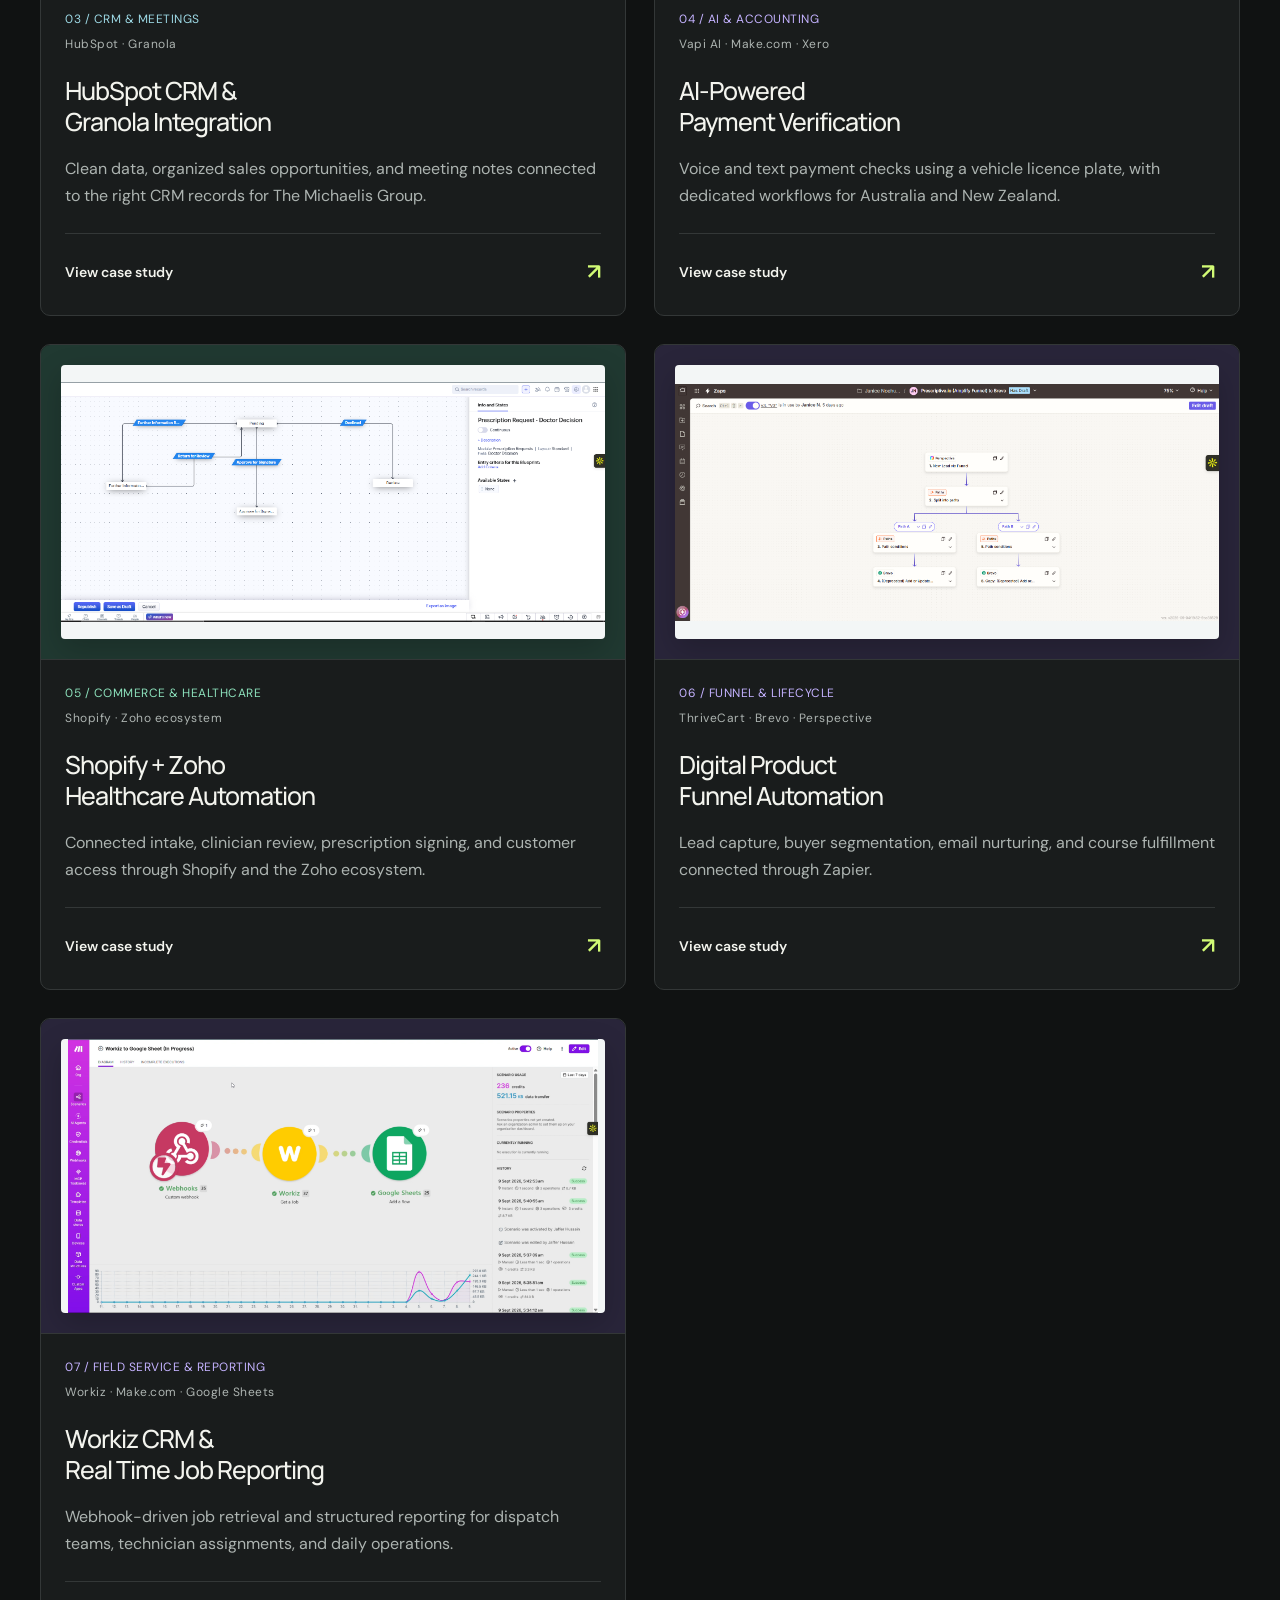
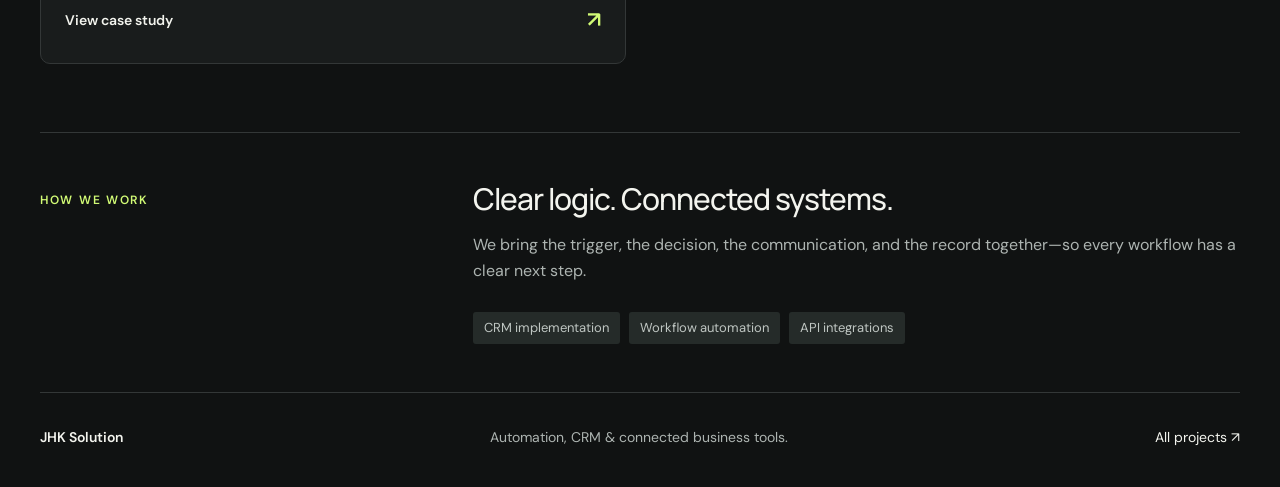
==== commit e9e7c213: "Add Project 07: Workiz CRM automation and job reporting" ====
--- a/index.html
+++ b/index.html
@@ -1,4 +1,4 @@
-<!doctype html><html lang="en"><head><meta charset="UTF-8"><meta name="viewport" content="width=device-width, initial-scale=1"><title>Automation & CRM Portfolio — JHK Solution</title><meta name="description" content="Explore JHK Solution’s AI payment verification, payment automation, HubSpot CRM, and Granola integration projects."><meta name="theme-color" content="#101212"><link rel="icon" href="assets/jhk-solution-logo.png"><link rel="stylesheet" href="style.css?v=jhk1"></head><body><header class="header wrap"><a class="brand" href="index.html" aria-label="JHK Solution home"><span class="company-logo"><img src="assets/jhk-solution-logo.png" alt="JHK Solution logo" width="1254" height="1254"></span><span>JHK Solution<small>AUTOMATION & CRM</small></span></a><nav aria-label="Main navigation"><a href="index.html#projects">Projects <span>06</span></a><a href="https://github.com/jhk-solution/jhksolution-portfolio" target="_blank" rel="noopener noreferrer">GitHub ↗</a></nav></header><main><section class="hero wrap"><span class="eyebrow">JHK SOLUTION / SELECTED WORK</span><h1>Less manual work.<br><span>More moving forward.</span></h1><p>We connect business tools and build practical automation.<br>Explore our work in AI assistants, payment operations, and CRM integrations.</p></section><section id="projects" class="wrap catalogue"><div class="section-heading"><h2>Project catalogue <span class="count">06</span></h2><p>Selected implementations</p></div><div class="catalogue-grid">
+<!doctype html><html lang="en"><head><meta charset="UTF-8"><meta name="viewport" content="width=device-width, initial-scale=1"><title>Automation & CRM Portfolio — JHK Solution</title><meta name="description" content="Explore JHK Solution’s AI payment verification, payment automation, HubSpot CRM, and Granola integration projects."><meta name="theme-color" content="#101212"><link rel="icon" href="assets/jhk-solution-logo.png"><link rel="stylesheet" href="style.css?v=jhk1"></head><body><header class="header wrap"><a class="brand" href="index.html" aria-label="JHK Solution home"><span class="company-logo"><img src="assets/jhk-solution-logo.png" alt="JHK Solution logo" width="1254" height="1254"></span><span>JHK Solution<small>AUTOMATION & CRM</small></span></a><nav aria-label="Main navigation"><a href="index.html#projects">Projects <span>07</span></a><a href="https://github.com/jhk-solution/jhksolution-portfolio" target="_blank" rel="noopener noreferrer">GitHub ↗</a></nav></header><main><section class="hero wrap"><span class="eyebrow">JHK SOLUTION / SELECTED WORK</span><h1>Less manual work.<br><span>More moving forward.</span></h1><p>We connect business tools and build practical automation.<br>Explore our work in AI assistants, payment operations, and CRM integrations.</p></section><section id="projects" class="wrap catalogue"><div class="section-heading"><h2>Project catalogue <span class="count">07</span></h2><p>Selected implementations</p></div><div class="catalogue-grid">
 <article class="catalogue-card"><a class="cover payment-cover" href="payment-automation.html" tabindex="-1" aria-hidden="true"><img src="assets/paid.png" alt="" width="1918" height="987"></a><div class="card-body"><div class="card-meta"><span>01 / FINANCE OPERATIONS</span><span>Make.com · Xero</span></div><h3><a href="payment-automation.html">Payment Verification<br>& Recovery Automation</a></h3><p>Automated payment checks, customer notifications, and a clear path from outstanding invoice to confirmed payment.</p><a class="text-link" href="payment-automation.html">View case study <span>↗</span></a></div></article>
-<article class="catalogue-card hubspot-card"><a class="cover hubspot-cover" href="hubspot-base.html" tabindex="-1" aria-hidden="true"><img src="assets/hubspot/17.png" alt="" width="1919" height="893"></a><div class="card-body"><div class="card-meta"><span>02 / CRM & MEMBERSHIP</span><span>HubSpot · Make.com</span></div><h3><a href="hubspot-base.html">HubSpot CRM &<br>Lifecycle Automation for Base</a></h3><p>A connected membership journey, from application and meeting booking to follow-up, payment recovery, and conversion.</p><a class="text-link" href="hubspot-base.html">View case study <span>↗</span></a></div></article><article class="catalogue-card granola-card"><a class="cover granola-cover" href="hubspot-granola.html" tabindex="-1" aria-hidden="true"><img src="assets/granola/granola-connection.jpeg" alt="" width="1600" height="790"></a><div class="card-body"><div class="card-meta"><span>03 / CRM & MEETINGS</span><span>HubSpot · Granola</span></div><h3><a href="hubspot-granola.html">HubSpot CRM &<br>Granola Integration</a></h3><p>Clean data, organized sales opportunities, and meeting notes connected to the right CRM records for The Michaelis Group.</p><a class="text-link" href="hubspot-granola.html">View case study <span>↗</span></a></div></article><article class="catalogue-card ai-card"><a class="cover ai-cover" href="ai-payment-verification.html" tabindex="-1" aria-hidden="true"><img src="assets/ai-payments/01.png" alt="" width="1918" height="845"></a><div class="card-body"><div class="card-meta"><span>04 / AI & ACCOUNTING</span><span>Vapi AI · Make.com · Xero</span></div><h3><a href="ai-payment-verification.html">AI-Powered<br>Payment Verification</a></h3><p>Voice and text payment checks using a vehicle licence plate, with dedicated workflows for Australia and New Zealand.</p><a class="text-link" href="ai-payment-verification.html">View case study <span>↗</span></a></div></article><article class="catalogue-card healthcare-card"><a class="cover healthcare-cover" href="shopify-zoho-healthcare.html" tabindex="-1" aria-hidden="true"><img src="assets/shopify-zoho/16.png" alt="" width="1919" height="845"></a><div class="card-body"><div class="card-meta"><span>05 / COMMERCE & HEALTHCARE</span><span>Shopify · Zoho ecosystem</span></div><h3><a href="shopify-zoho-healthcare.html">Shopify + Zoho<br>Healthcare Automation</a></h3><p>Connected intake, clinician review, prescription signing, and customer access through Shopify and the Zoho ecosystem.</p><a class="text-link" href="shopify-zoho-healthcare.html">View case study <span>↗</span></a></div></article><article class="catalogue-card ai-card"><a class="cover ai-cover" href="funnel-automation.html" tabindex="-1" aria-hidden="true"><img src="assets/funnel-automation/09.png" alt="" width="1919" height="836"></a><div class="card-body"><div class="card-meta"><span>06 / FUNNEL & LIFECYCLE</span><span>ThriveCart · Brevo · Perspective</span></div><h3><a href="funnel-automation.html">Digital Product<br>Funnel Automation</a></h3><p>Lead capture, buyer segmentation, email nurturing, and course fulfillment connected through Zapier.</p><a class="text-link" href="funnel-automation.html">View case study <span>↗</span></a></div></article></div></section>
+<article class="catalogue-card hubspot-card"><a class="cover hubspot-cover" href="hubspot-base.html" tabindex="-1" aria-hidden="true"><img src="assets/hubspot/17.png" alt="" width="1919" height="893"></a><div class="card-body"><div class="card-meta"><span>02 / CRM & MEMBERSHIP</span><span>HubSpot · Make.com</span></div><h3><a href="hubspot-base.html">HubSpot CRM &<br>Lifecycle Automation for Base</a></h3><p>A connected membership journey, from application and meeting booking to follow-up, payment recovery, and conversion.</p><a class="text-link" href="hubspot-base.html">View case study <span>↗</span></a></div></article><article class="catalogue-card granola-card"><a class="cover granola-cover" href="hubspot-granola.html" tabindex="-1" aria-hidden="true"><img src="assets/granola/granola-connection.jpeg" alt="" width="1600" height="790"></a><div class="card-body"><div class="card-meta"><span>03 / CRM & MEETINGS</span><span>HubSpot · Granola</span></div><h3><a href="hubspot-granola.html">HubSpot CRM &<br>Granola Integration</a></h3><p>Clean data, organized sales opportunities, and meeting notes connected to the right CRM records for The Michaelis Group.</p><a class="text-link" href="hubspot-granola.html">View case study <span>↗</span></a></div></article><article class="catalogue-card ai-card"><a class="cover ai-cover" href="ai-payment-verification.html" tabindex="-1" aria-hidden="true"><img src="assets/ai-payments/01.png" alt="" width="1918" height="845"></a><div class="card-body"><div class="card-meta"><span>04 / AI & ACCOUNTING</span><span>Vapi AI · Make.com · Xero</span></div><h3><a href="ai-payment-verification.html">AI-Powered<br>Payment Verification</a></h3><p>Voice and text payment checks using a vehicle licence plate, with dedicated workflows for Australia and New Zealand.</p><a class="text-link" href="ai-payment-verification.html">View case study <span>↗</span></a></div></article><article class="catalogue-card healthcare-card"><a class="cover healthcare-cover" href="shopify-zoho-healthcare.html" tabindex="-1" aria-hidden="true"><img src="assets/shopify-zoho/16.png" alt="" width="1919" height="845"></a><div class="card-body"><div class="card-meta"><span>05 / COMMERCE & HEALTHCARE</span><span>Shopify · Zoho ecosystem</span></div><h3><a href="shopify-zoho-healthcare.html">Shopify + Zoho<br>Healthcare Automation</a></h3><p>Connected intake, clinician review, prescription signing, and customer access through Shopify and the Zoho ecosystem.</p><a class="text-link" href="shopify-zoho-healthcare.html">View case study <span>↗</span></a></div></article><article class="catalogue-card ai-card"><a class="cover ai-cover" href="funnel-automation.html" tabindex="-1" aria-hidden="true"><img src="assets/funnel-automation/09.png" alt="" width="1919" height="836"></a><div class="card-body"><div class="card-meta"><span>06 / FUNNEL & LIFECYCLE</span><span>ThriveCart · Brevo · Perspective</span></div><h3><a href="funnel-automation.html">Digital Product<br>Funnel Automation</a></h3><p>Lead capture, buyer segmentation, email nurturing, and course fulfillment connected through Zapier.</p><a class="text-link" href="funnel-automation.html">View case study <span>↗</span></a></div></article><article class="catalogue-card ai-card"><a class="cover ai-cover" href="workiz-reporting.html" tabindex="-1" aria-hidden="true"><img src="assets/workiz/webhook-workflow.png" alt="" width="1918" height="993"></a><div class="card-body"><div class="card-meta"><span>07 / FIELD SERVICE &amp; REPORTING</span><span>Workiz · Make.com · Google Sheets</span></div><h3><a href="workiz-reporting.html">Workiz CRM &amp;<br>Real Time Job Reporting</a></h3><p>Webhook-driven job retrieval and structured reporting for dispatch teams, technician assignments, and daily operations.</p><a class="text-link" href="workiz-reporting.html">View case study <span>↗</span></a></div></article></div></section>
 <section class="wrap approach"><span class="eyebrow">HOW WE WORK</span><div><h2>Clear logic. Connected systems.</h2><p>We bring the trigger, the decision, the communication, and the record together—so every workflow has a clear next step.</p><div class="project-tags"><span>CRM implementation</span><span>Workflow automation</span><span>API integrations</span></div></div></section></main><footer class="wrap"><span>JHK Solution</span><p>Automation, CRM & connected business tools.</p><a href="index.html#projects">All projects ↗</a></footer><dialog id="image-dialog" aria-labelledby="dialog-caption"><div class="dialog-top"><p id="dialog-caption"></p><button id="close-dialog" aria-label="Close workflow image">Close ✕</button></div><div class="dialog-image"><img id="dialog-img" alt=""></div><a id="original-image" target="_blank" rel="noopener">Open full-resolution image ↗</a></dialog><script src="script.js"></script></body></html>
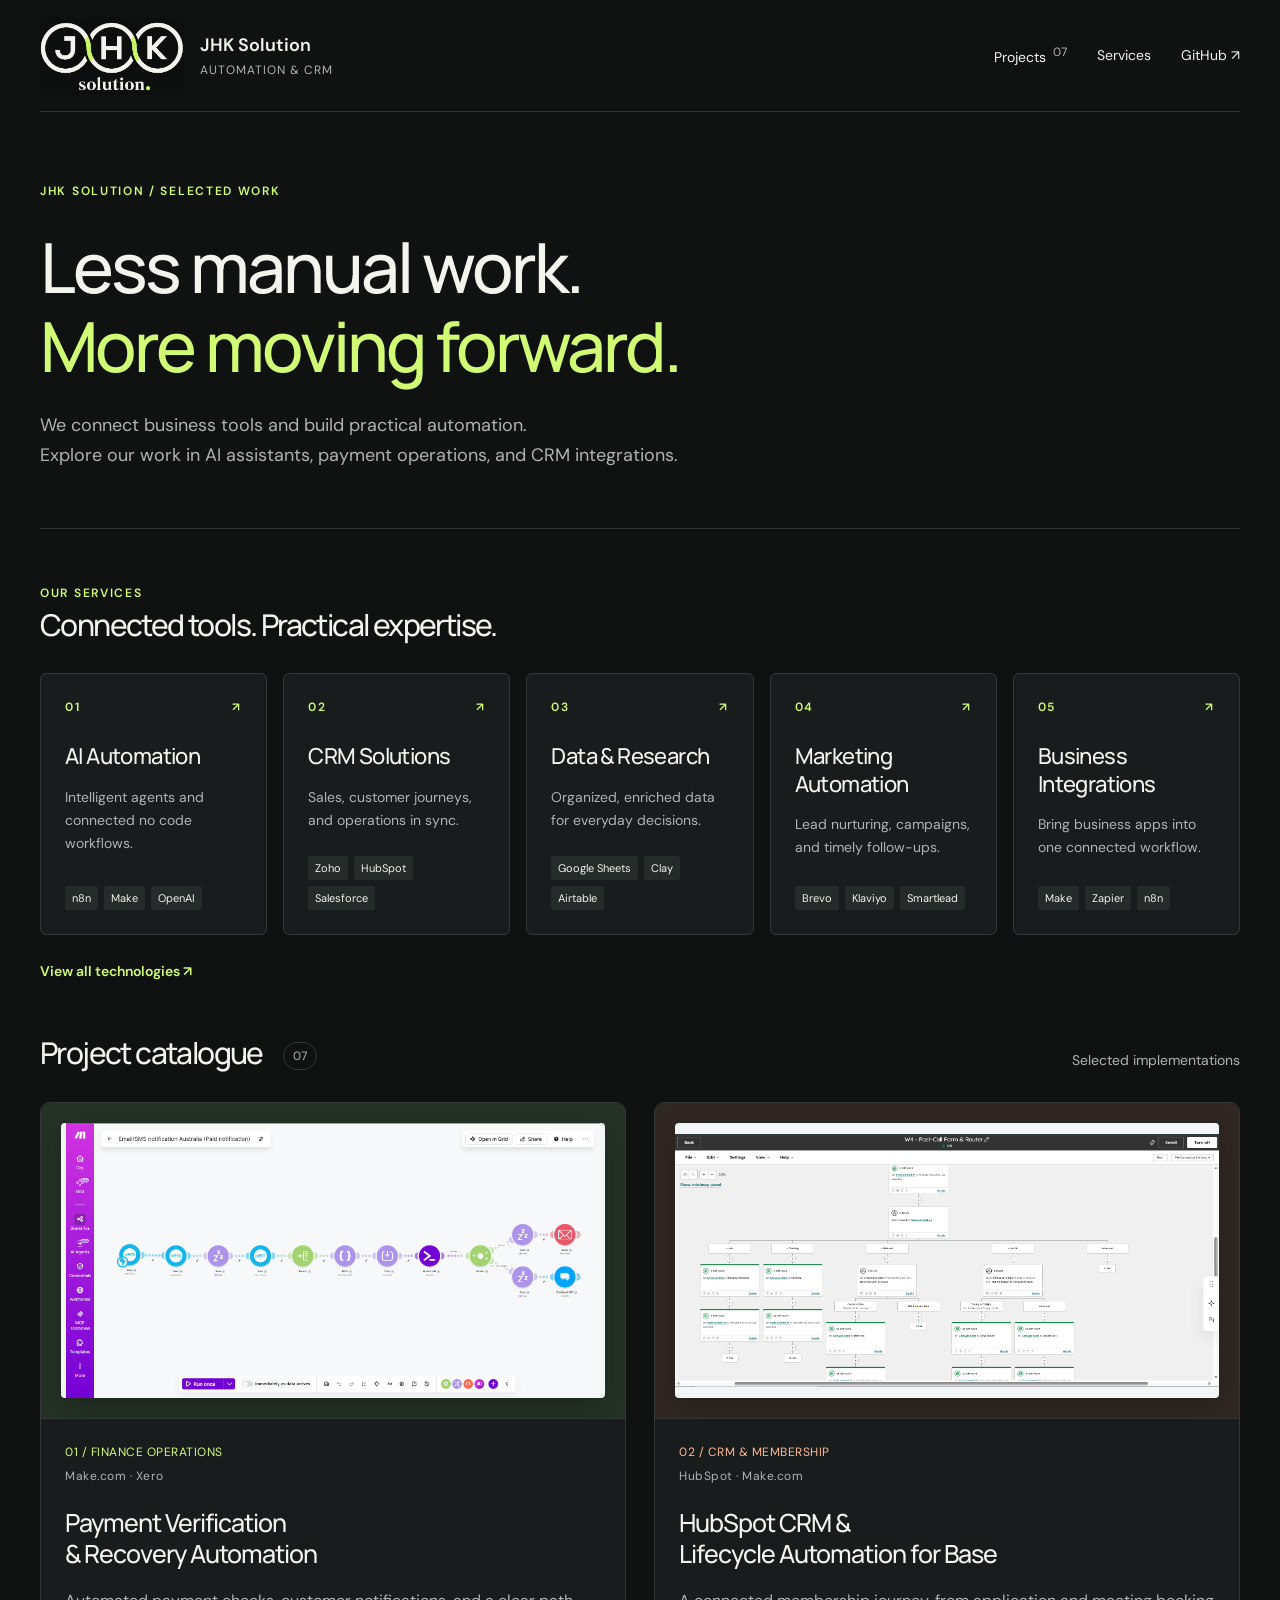
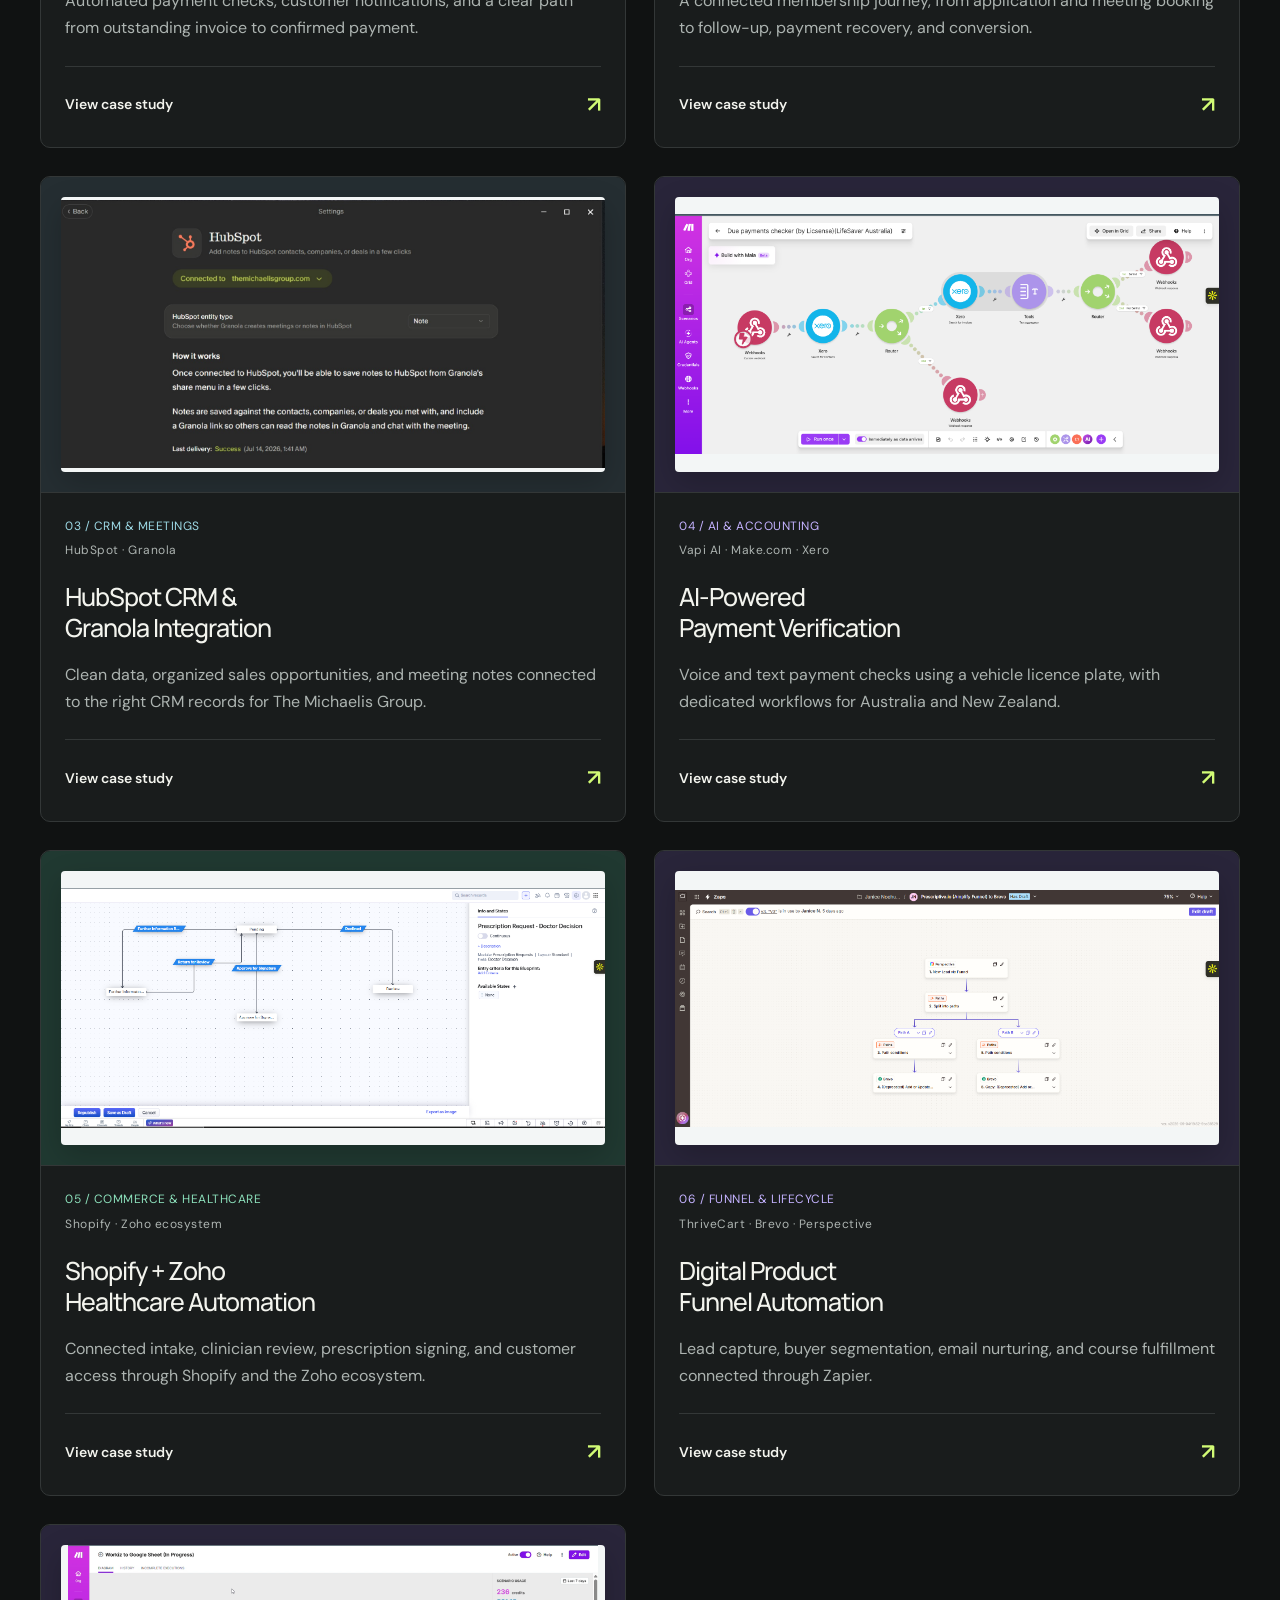
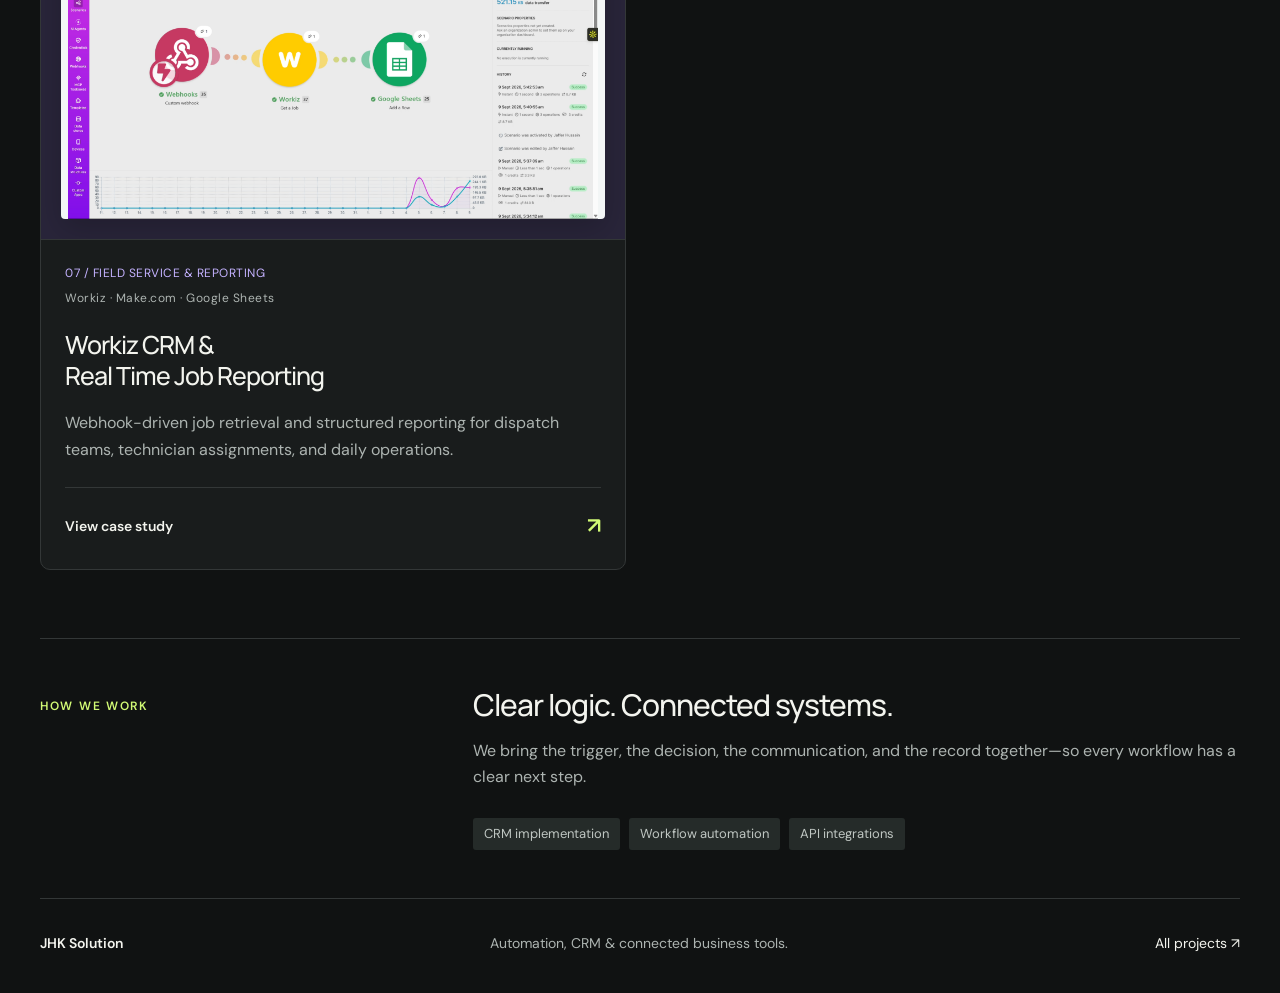
==== commit 70f18315: "Add Our Services and Technologies page with homepage service navigation" ====
--- a/index.html
+++ b/index.html
@@ -1,4 +1,4 @@
-<!doctype html><html lang="en"><head><meta charset="UTF-8"><meta name="viewport" content="width=device-width, initial-scale=1"><title>Automation & CRM Portfolio — JHK Solution</title><meta name="description" content="Explore JHK Solution’s AI payment verification, payment automation, HubSpot CRM, and Granola integration projects."><meta name="theme-color" content="#101212"><link rel="icon" href="assets/jhk-solution-logo.png"><link rel="stylesheet" href="style.css?v=jhk1"></head><body><header class="header wrap"><a class="brand" href="index.html" aria-label="JHK Solution home"><span class="company-logo"><img src="assets/jhk-solution-logo.png" alt="JHK Solution logo" width="1254" height="1254"></span><span>JHK Solution<small>AUTOMATION & CRM</small></span></a><nav aria-label="Main navigation"><a href="index.html#projects">Projects <span>07</span></a><a href="https://github.com/jhk-solution/jhksolution-portfolio" target="_blank" rel="noopener noreferrer">GitHub ↗</a></nav></header><main><section class="hero wrap"><span class="eyebrow">JHK SOLUTION / SELECTED WORK</span><h1>Less manual work.<br><span>More moving forward.</span></h1><p>We connect business tools and build practical automation.<br>Explore our work in AI assistants, payment operations, and CRM integrations.</p></section><section id="projects" class="wrap catalogue"><div class="section-heading"><h2>Project catalogue <span class="count">07</span></h2><p>Selected implementations</p></div><div class="catalogue-grid">
+<!doctype html><html lang="en"><head><meta charset="UTF-8"><meta name="viewport" content="width=device-width, initial-scale=1"><title>Automation & CRM Portfolio — JHK Solution</title><meta name="description" content="Explore JHK Solution’s AI payment verification, payment automation, HubSpot CRM, and Granola integration projects."><meta name="theme-color" content="#101212"><link rel="icon" href="assets/jhk-solution-logo.png"><link rel="stylesheet" href="style.css?v=services1"><link rel="stylesheet" href="services.css?v=1"></head><body><header class="header wrap"><a class="brand" href="index.html" aria-label="JHK Solution home"><span class="company-logo"><img src="assets/jhk-solution-logo.png" alt="JHK Solution logo" width="1254" height="1254"></span><span>JHK Solution<small>AUTOMATION & CRM</small></span></a><nav aria-label="Main navigation"><a href="index.html#projects">Projects <span>07</span></a><a href="services/">Services</a><a class="github-nav" href="https://github.com/jhk-solution/jhksolution-portfolio" target="_blank" rel="noopener noreferrer">GitHub ↗</a></nav></header><main><section class="hero wrap"><span class="eyebrow">JHK SOLUTION / SELECTED WORK</span><h1>Less manual work.<br><span>More moving forward.</span></h1><p>We connect business tools and build practical automation.<br>Explore our work in AI assistants, payment operations, and CRM integrations.</p></section><section class="wrap home-services" aria-labelledby="services-title"><div class="section-heading"><div><span class="eyebrow">OUR SERVICES</span><h2 id="services-title">Connected tools. Practical expertise.</h2></div></div><div class="home-service-grid"><a class="home-service-card" href="services/#ai-automation"><span class="eyebrow">01 <span aria-hidden="true">↗</span></span><h3>AI Automation</h3><p>Intelligent agents and connected no code workflows.</p><div class="home-tools"><span>n8n</span><span>Make</span><span>OpenAI</span></div></a><a class="home-service-card" href="services/#crm-solutions"><span class="eyebrow">02 <span aria-hidden="true">↗</span></span><h3>CRM Solutions</h3><p>Sales, customer journeys, and operations in sync.</p><div class="home-tools"><span>Zoho</span><span>HubSpot</span><span>Salesforce</span></div></a><a class="home-service-card" href="services/#data-research"><span class="eyebrow">03 <span aria-hidden="true">↗</span></span><h3>Data & Research</h3><p>Organized, enriched data for everyday decisions.</p><div class="home-tools"><span>Google Sheets</span><span>Clay</span><span>Airtable</span></div></a><a class="home-service-card" href="services/#marketing-automation"><span class="eyebrow">04 <span aria-hidden="true">↗</span></span><h3>Marketing Automation</h3><p>Lead nurturing, campaigns, and timely follow-ups.</p><div class="home-tools"><span>Brevo</span><span>Klaviyo</span><span>Smartlead</span></div></a><a class="home-service-card" href="services/#business-integrations"><span class="eyebrow">05 <span aria-hidden="true">↗</span></span><h3>Business Integrations</h3><p>Bring business apps into one connected workflow.</p><div class="home-tools"><span>Make</span><span>Zapier</span><span>n8n</span></div></a></div><a class="text-link all-technologies" href="services/">View all technologies ↗</a></section><section id="projects" class="wrap catalogue"><div class="section-heading"><h2>Project catalogue <span class="count">07</span></h2><p>Selected implementations</p></div><div class="catalogue-grid">
 <article class="catalogue-card"><a class="cover payment-cover" href="payment-automation.html" tabindex="-1" aria-hidden="true"><img src="assets/paid.png" alt="" width="1918" height="987"></a><div class="card-body"><div class="card-meta"><span>01 / FINANCE OPERATIONS</span><span>Make.com · Xero</span></div><h3><a href="payment-automation.html">Payment Verification<br>& Recovery Automation</a></h3><p>Automated payment checks, customer notifications, and a clear path from outstanding invoice to confirmed payment.</p><a class="text-link" href="payment-automation.html">View case study <span>↗</span></a></div></article>
 <article class="catalogue-card hubspot-card"><a class="cover hubspot-cover" href="hubspot-base.html" tabindex="-1" aria-hidden="true"><img src="assets/hubspot/17.png" alt="" width="1919" height="893"></a><div class="card-body"><div class="card-meta"><span>02 / CRM & MEMBERSHIP</span><span>HubSpot · Make.com</span></div><h3><a href="hubspot-base.html">HubSpot CRM &<br>Lifecycle Automation for Base</a></h3><p>A connected membership journey, from application and meeting booking to follow-up, payment recovery, and conversion.</p><a class="text-link" href="hubspot-base.html">View case study <span>↗</span></a></div></article><article class="catalogue-card granola-card"><a class="cover granola-cover" href="hubspot-granola.html" tabindex="-1" aria-hidden="true"><img src="assets/granola/granola-connection.jpeg" alt="" width="1600" height="790"></a><div class="card-body"><div class="card-meta"><span>03 / CRM & MEETINGS</span><span>HubSpot · Granola</span></div><h3><a href="hubspot-granola.html">HubSpot CRM &<br>Granola Integration</a></h3><p>Clean data, organized sales opportunities, and meeting notes connected to the right CRM records for The Michaelis Group.</p><a class="text-link" href="hubspot-granola.html">View case study <span>↗</span></a></div></article><article class="catalogue-card ai-card"><a class="cover ai-cover" href="ai-payment-verification.html" tabindex="-1" aria-hidden="true"><img src="assets/ai-payments/01.png" alt="" width="1918" height="845"></a><div class="card-body"><div class="card-meta"><span>04 / AI & ACCOUNTING</span><span>Vapi AI · Make.com · Xero</span></div><h3><a href="ai-payment-verification.html">AI-Powered<br>Payment Verification</a></h3><p>Voice and text payment checks using a vehicle licence plate, with dedicated workflows for Australia and New Zealand.</p><a class="text-link" href="ai-payment-verification.html">View case study <span>↗</span></a></div></article><article class="catalogue-card healthcare-card"><a class="cover healthcare-cover" href="shopify-zoho-healthcare.html" tabindex="-1" aria-hidden="true"><img src="assets/shopify-zoho/16.png" alt="" width="1919" height="845"></a><div class="card-body"><div class="card-meta"><span>05 / COMMERCE & HEALTHCARE</span><span>Shopify · Zoho ecosystem</span></div><h3><a href="shopify-zoho-healthcare.html">Shopify + Zoho<br>Healthcare Automation</a></h3><p>Connected intake, clinician review, prescription signing, and customer access through Shopify and the Zoho ecosystem.</p><a class="text-link" href="shopify-zoho-healthcare.html">View case study <span>↗</span></a></div></article><article class="catalogue-card ai-card"><a class="cover ai-cover" href="funnel-automation.html" tabindex="-1" aria-hidden="true"><img src="assets/funnel-automation/09.png" alt="" width="1919" height="836"></a><div class="card-body"><div class="card-meta"><span>06 / FUNNEL & LIFECYCLE</span><span>ThriveCart · Brevo · Perspective</span></div><h3><a href="funnel-automation.html">Digital Product<br>Funnel Automation</a></h3><p>Lead capture, buyer segmentation, email nurturing, and course fulfillment connected through Zapier.</p><a class="text-link" href="funnel-automation.html">View case study <span>↗</span></a></div></article><article class="catalogue-card ai-card"><a class="cover ai-cover" href="workiz-reporting.html" tabindex="-1" aria-hidden="true"><img src="assets/workiz/webhook-workflow.png" alt="" width="1918" height="993"></a><div class="card-body"><div class="card-meta"><span>07 / FIELD SERVICE &amp; REPORTING</span><span>Workiz · Make.com · Google Sheets</span></div><h3><a href="workiz-reporting.html">Workiz CRM &amp;<br>Real Time Job Reporting</a></h3><p>Webhook-driven job retrieval and structured reporting for dispatch teams, technician assignments, and daily operations.</p><a class="text-link" href="workiz-reporting.html">View case study <span>↗</span></a></div></article></div></section>
 <section class="wrap approach"><span class="eyebrow">HOW WE WORK</span><div><h2>Clear logic. Connected systems.</h2><p>We bring the trigger, the decision, the communication, and the record together—so every workflow has a clear next step.</p><div class="project-tags"><span>CRM implementation</span><span>Workflow automation</span><span>API integrations</span></div></div></section></main><footer class="wrap"><span>JHK Solution</span><p>Automation, CRM & connected business tools.</p><a href="index.html#projects">All projects ↗</a></footer><dialog id="image-dialog" aria-labelledby="dialog-caption"><div class="dialog-top"><p id="dialog-caption"></p><button id="close-dialog" aria-label="Close workflow image">Close ✕</button></div><div class="dialog-image"><img id="dialog-img" alt=""></div><a id="original-image" target="_blank" rel="noopener">Open full-resolution image ↗</a></dialog><script src="script.js"></script></body></html>
--- a/style.css
+++ b/style.css
@@ -1,15 +1,15 @@
-@import url('https://fonts.googleapis.com/css2?family=DM+Sans:wght@400;500;600;700&family=Manrope:wght@400;500;600;700;800&display=swap');
-:root{color-scheme:dark;--bg:#101212;--panel:#191c1c;--line:#333737;--text:#f3f4ee;--muted:#adb4b1;--lime:#d1fa75;--font:'DM Sans',Arial,sans-serif;--display:'Manrope',Arial,sans-serif}*{box-sizing:border-box}html{scroll-behavior:smooth;scroll-padding-top:32px}body{margin:0;background:var(--bg);color:var(--text);font:16px/1.65 var(--font)}a{color:inherit;text-decoration:none}button{font:inherit;color:inherit}button,a{-webkit-tap-highlight-color:transparent}button{cursor:pointer}a:focus-visible,button:focus-visible{outline:3px solid var(--lime);outline-offset:6px}::selection{background:var(--lime);color:var(--bg)}.wrap{width:min(1320px,calc(100% - 112px));margin-inline:auto}.header{min-height:114px;display:flex;align-items:center;justify-content:space-between;border-bottom:1px solid var(--line);gap:24px}.brand{display:flex;align-items:center;gap:14px;font-size:18px;font-weight:600;line-height:1.35}.brand small{display:block;font-size:10px;letter-spacing:1.7px;font-weight:400;color:var(--muted);margin-top:5px}.monogram{font-family:var(--display);font-size:35px;letter-spacing:-4px;font-weight:800}.monogram span{display:inline-block;color:var(--lime);font-size:24px;vertical-align:top;margin:0 3px 0 5px;letter-spacing:0}.header nav{display:flex;align-items:center;gap:36px;font-size:14px}.header nav a:hover{color:var(--lime)}.header nav a span{color:var(--muted);font-size:12px;vertical-align:super;margin-left:3px}.nav-github{border:1px solid var(--line);padding:9px 19px;border-radius:5px}.hero{padding-top:58px}.hero-top{display:flex;justify-content:space-between;gap:20px}.eyebrow,.edition,.collection-label,.visual-heading,.project-no{font-size:12px;letter-spacing:1.7px;font-weight:600}.eyebrow{color:var(--lime)}.edition,.collection-label{color:var(--muted)}h1,h2,h3,p{margin:0}h1,h2,h3{font-family:var(--display);font-weight:500}h1{font-size:clamp(44px,5.7vw,82px);letter-spacing:-4.5px;line-height:1.14;margin:33px 0 28px}h1>span{color:var(--lime)}.hero-bottom{display:flex;align-items:center;justify-content:space-between;gap:28px}.hero-bottom p{max-width:580px;color:var(--muted);font-size:18px;line-height:1.7}.button{display:inline-flex;align-items:center;justify-content:space-between;gap:30px;border-radius:5px;font-size:14px;font-weight:600;min-height:52px;padding:13px 23px;white-space:nowrap;transition:transform .2s,background .2s}.button:hover{transform:translateY(-3px)}.primary{background:var(--lime);color:#14200b}.button span{font-size:20px}.secondary{border:1px solid var(--line)}.secondary:hover{background:var(--panel)}.stack-line{margin-top:47px;padding:23px 0;border-block:1px solid var(--line);display:flex;align-items:center;gap:43px}.stack-line>span{font-size:11px;letter-spacing:1.5px;color:var(--muted)}.stack-line b{font-family:var(--display);font-size:19px;letter-spacing:-.5px;white-space:nowrap}.accent{color:var(--lime)}.stack-line .stack-end{margin-left:auto;letter-spacing:0;font-size:13px}.catalogue{padding-top:70px}.section-heading{display:flex;justify-content:space-between;align-items:end;margin-bottom:30px;gap:28px}.section-heading h2{font-size:36px;letter-spacing:-1.6px;margin-top:10px;line-height:1.25}.count{font:12px var(--font);color:var(--muted);border:1px solid var(--line);border-radius:30px;padding:5px 9px;vertical-align:middle;display:inline-block;letter-spacing:0;margin-left:16px}.collection-label{font-size:11px;margin-bottom:5px}.project-card{display:grid;grid-template-columns:1fr 1.13fr;border:1px solid #3a4140;background:var(--panel);border-radius:10px;overflow:hidden}.project-intro{padding:35px 38px 30px}.project-label{display:flex;gap:20px;align-items:center;flex-wrap:wrap}.project-no{color:var(--muted);font-size:10px}.pill{font-size:11px;padding:3px 10px;border:1px solid #4b534c;border-radius:20px;color:var(--lime)}.project-intro h3{font-size:clamp(28px,3vw,43px);line-height:1.2;letter-spacing:-1.8px;margin:28px 0 19px}.project-intro h3 em{font-style:normal;color:var(--lime)}.project-intro>p{color:var(--muted);font-size:15px;max-width:425px}.text-link{display:inline-flex;gap:45px;align-items:center;font-size:14px;font-weight:600}.project-intro .text-link{margin-top:24px}.text-link span{color:var(--lime);font-size:22px}.text-link:hover{color:var(--lime)}.project-tags{display:flex;gap:8px;margin-top:28px}.project-tags span{font-size:11px;color:#bfc6c2;background:#252b29;padding:4px 11px;border-radius:3px}.project-visual{padding:30px 28px;background:#232b26;display:flex;flex-direction:column;justify-content:center;border-left:1px solid #3a4140}.visual-heading{display:flex;justify-content:space-between;gap:15px;color:#b8c7bb;font-size:10px;letter-spacing:1px;margin-bottom:20px}.featured-image{display:block;width:100%;padding:0;background:#f4f7f7;border:1px solid #5d6b60;border-radius:7px;overflow:hidden;position:relative}.featured-image img{width:100%;height:auto;display:block;transition:transform .35s}.featured-image:hover img{transform:scale(1.04)}.zoom-label{position:absolute;right:10px;bottom:10px;background:#101212e8;font-size:11px;padding:5px 9px;border:1px solid #566052;border-radius:4px}.zoom-label span{margin-left:12px;color:var(--lime)}.status-flow{display:flex;align-items:center;justify-content:center;gap:18px;margin-top:27px}.status{font-size:12px;white-space:nowrap}.status i{display:inline-block;width:6px;height:6px;border-radius:50%;margin-right:7px}.red{color:#edaaa5}.red i{background:#edaaa5}.green{color:var(--lime)}.green i{background:var(--lime)}.flow-line{color:#819184}.visual-note{text-align:center;color:#a0afa3;font-size:12px;margin-top:9px}.case-study{display:grid;grid-template-columns:1fr 1.6fr;gap:100px;margin-top:100px;margin-bottom:95px}.case-aside h2{font-size:32px;line-height:1.25;letter-spacing:-1px;margin-top:18px;max-width:340px}.case-aside>p{color:var(--muted);margin:16px 0 24px;font-size:15px}.case-aside .button{font-size:13px}dl{margin-top:36px}dl>div{padding:16px 0;border-top:1px solid var(--line)}dt{font-size:10px;letter-spacing:1.4px;color:var(--muted);margin-bottom:5px}dd{margin:0;font-size:14px}.case-block{margin-bottom:48px}.case-block:last-child{margin-bottom:0}.case-block .eyebrow{font-size:11px}.case-block h3{font-size:32px;letter-spacing:-1.2px;line-height:1.28;margin:16px 0 18px}.case-block>p{color:var(--muted);font-size:16px}.process{list-style:none;padding:0;margin:27px 0 0}.process li{display:flex;gap:22px;border-top:1px solid var(--line);padding:18px 0}.process li>span{font-size:12px;font-weight:500;color:var(--lime);padding-top:3px}.process b{font-size:16px;font-weight:500}.process p{font-size:14px;color:var(--muted);margin-top:3px}.outcome-grid{display:grid;grid-template-columns:1fr 1fr;gap:25px;margin-top:25px}.outcome-grid>div{border-top:1px solid var(--line);padding-top:18px}.outcome-grid span{color:var(--lime);font-size:24px;display:block;margin-bottom:8px}.outcome-grid b{font-size:15px;font-weight:500}.outcome-grid p{font-size:14px;color:var(--muted);margin-top:8px}.workflow-section{background:#181c1a;border-block:1px solid var(--line);padding:65px 0 70px}.workflow-section .section-heading>p{font-size:14px;color:var(--muted)}.workflow-grid{display:grid;grid-template-columns:repeat(3,1fr);gap:23px}.workflow-card{border:1px solid #3a413c;border-radius:6px;padding:0;overflow:hidden;background:var(--bg);text-align:left;transition:transform .2s,border-color .2s}.workflow-card:hover{transform:translateY(-5px);border-color:#a6c772}.workflow-thumb{position:relative;background:#f5f7f8;aspect-ratio:1.93}.workflow-thumb img{display:block;width:100%;height:100%;object-fit:contain}.workflow-thumb>span{position:absolute;right:12px;bottom:12px;background:#111a13;color:var(--lime);width:28px;height:28px;text-align:center;border-radius:50%;line-height:28px}.workflow-copy{padding:23px}.workflow-copy>span{font-size:10px;letter-spacing:1.6px;color:var(--lime)}.workflow-copy h3{font-size:20px;line-height:1.35;margin:10px 0;letter-spacing:-.5px}.workflow-copy p{font-size:14px;line-height:1.65;color:var(--muted)}.approach{display:grid;grid-template-columns:1fr 1.6fr;gap:100px;padding-top:84px;padding-bottom:84px}.approach>.eyebrow{font-size:11px;padding-top:10px}.approach h2{font-size:42px;letter-spacing:-1.8px;line-height:1.2}.approach h2 span{color:var(--lime)}.approach p{margin-top:24px;color:var(--muted)}.principles{display:flex;gap:10px;flex-wrap:wrap;margin-top:27px}.principles span{font-size:12px;border:1px solid var(--line);padding:5px 12px;border-radius:30px}footer{border-top:1px solid var(--line);padding:33px 0 38px;display:flex;justify-content:space-between;align-items:center;gap:25px}footer>p{font-size:13px;color:var(--muted)}footer .brand{font-size:15px}footer .brand small{font-size:9px}dialog{width:min(1400px,94vw);max-height:92vh;background:#171c19;color:var(--text);border:1px solid #59634f;border-radius:10px;padding:20px}dialog::backdrop{background:#000c;backdrop-filter:blur(6px)}.dialog-top{display:flex;justify-content:space-between;align-items:center;gap:20px;margin-bottom:15px;font-size:14px}.dialog-top button{border:1px solid #58634e;background:#252e22;border-radius:4px;white-space:nowrap;padding:6px 15px}.dialog-image{overflow:auto;background:#f4f7f7;border-radius:4px;max-height:70vh}.dialog-image img{display:block;width:100%;height:auto}dialog>a{display:inline-block;color:var(--lime);font-size:14px;margin-top:14px}body.dialog-open{overflow:hidden}
-@media(min-width:1600px){.wrap{max-width:1400px}h1{font-size:88px}.project-intro{padding:42px}.project-intro h3{font-size:48px}.project-visual{padding:40px}}
-@media(max-width:1100px){.wrap{width:calc(100% - 64px)}.stack-line{gap:26px}.stack-line .stack-end{display:none}.case-study,.approach{gap:55px}.project-intro{padding:27px}.project-visual{padding:22px}.project-intro h3{font-size:34px}.project-label{gap:10px}.status-flow{gap:10px}.status{font-size:11px}.collection-label{display:none}.workflow-grid{gap:15px}.workflow-copy{padding:19px}.workflow-copy h3{font-size:18px}.visual-heading{font-size:9px}.visual-heading span:last-child{display:none}}
-@media(max-width:760px){.wrap{width:calc(100% - 40px)}.header{min-height:91px}.header nav{gap:18px}.header nav>a:nth-child(2){display:none}.header nav .nav-github{display:none}.brand{font-size:16px}.brand small{font-size:8px;letter-spacing:1.1px}.hero{padding-top:36px}.hero-top .edition{display:none}.eyebrow{font-size:10px}h1{font-size:clamp(38px,8vw,60px);letter-spacing:-2.3px;line-height:1.16;margin-top:27px}.hero-bottom{align-items:flex-start;flex-direction:column;gap:22px}.hero-bottom p{font-size:16px;max-width:510px}.stack-line{flex-wrap:wrap;gap:12px 24px;margin-top:33px;padding:20px 0}.stack-line>span:first-child{width:100%;font-size:10px}.stack-line b{font-size:16px}.catalogue{padding-top:44px}.section-heading h2{font-size:30px}.project-card{grid-template-columns:1fr}.project-intro h3{font-size:36px}.project-intro>p{max-width:none}.project-visual{border-left:0;border-top:1px solid #3a4140;padding:25px}.visual-heading{font-size:10px}.visual-heading span:last-child{display:inline}.project-tags{margin-top:22px}.status{font-size:12px}.case-study{grid-template-columns:1fr;gap:32px;margin-top:56px;margin-bottom:50px}.case-aside h2{max-width:none;font-size:30px}.case-aside dl{display:grid;grid-template-columns:1fr 1fr;gap:0 20px;margin-bottom:0}.case-aside dl>div:last-child{grid-column:1/-1}.case-block h3{font-size:28px}.case-block{margin-bottom:36px}.workflow-section{padding:43px 0}.workflow-section .section-heading{align-items:start;flex-direction:column;gap:14px}.workflow-section .section-heading h2{font-size:29px}.workflow-grid{grid-template-columns:1fr;gap:23px}.workflow-copy h3{font-size:22px}.workflow-copy p{font-size:15px}.workflow-copy{padding:22px}.approach{grid-template-columns:1fr;gap:20px;padding-block:47px}.approach h2{font-size:34px}.approach p{font-size:16px}.principles{gap:8px}.principles span{font-size:11px}footer{flex-wrap:wrap;padding:25px 0}footer>p{order:3;flex-basis:100%;font-size:12px}footer .text-link{gap:18px}.dialog-top{font-size:12px}.dialog-image img{min-width:800px}dialog{padding:13px}}
-@media(prefers-reduced-motion:reduce){html{scroll-behavior:auto}*,*::before,*::after{transition:none!important}}
-
+@import url('https://fonts.googleapis.com/css2?family=DM+Sans:wght@400;500;600;700&family=Manrope:wght@400;500;600;700;800&display=swap');
+:root{color-scheme:dark;--bg:#101212;--panel:#191c1c;--line:#333737;--text:#f3f4ee;--muted:#adb4b1;--lime:#d1fa75;--font:'DM Sans',Arial,sans-serif;--display:'Manrope',Arial,sans-serif}*{box-sizing:border-box}html{scroll-behavior:smooth;scroll-padding-top:32px}body{margin:0;background:var(--bg);color:var(--text);font:16px/1.65 var(--font)}a{color:inherit;text-decoration:none}button{font:inherit;color:inherit}button,a{-webkit-tap-highlight-color:transparent}button{cursor:pointer}a:focus-visible,button:focus-visible{outline:3px solid var(--lime);outline-offset:6px}::selection{background:var(--lime);color:var(--bg)}.wrap{width:min(1320px,calc(100% - 112px));margin-inline:auto}.header{min-height:114px;display:flex;align-items:center;justify-content:space-between;border-bottom:1px solid var(--line);gap:24px}.brand{display:flex;align-items:center;gap:14px;font-size:18px;font-weight:600;line-height:1.35}.brand small{display:block;font-size:10px;letter-spacing:1.7px;font-weight:400;color:var(--muted);margin-top:5px}.monogram{font-family:var(--display);font-size:35px;letter-spacing:-4px;font-weight:800}.monogram span{display:inline-block;color:var(--lime);font-size:24px;vertical-align:top;margin:0 3px 0 5px;letter-spacing:0}.header nav{display:flex;align-items:center;gap:36px;font-size:14px}.header nav a:hover{color:var(--lime)}.header nav a span{color:var(--muted);font-size:12px;vertical-align:super;margin-left:3px}.nav-github{border:1px solid var(--line);padding:9px 19px;border-radius:5px}.hero{padding-top:58px}.hero-top{display:flex;justify-content:space-between;gap:20px}.eyebrow,.edition,.collection-label,.visual-heading,.project-no{font-size:12px;letter-spacing:1.7px;font-weight:600}.eyebrow{color:var(--lime)}.edition,.collection-label{color:var(--muted)}h1,h2,h3,p{margin:0}h1,h2,h3{font-family:var(--display);font-weight:500}h1{font-size:clamp(44px,5.7vw,82px);letter-spacing:-4.5px;line-height:1.14;margin:33px 0 28px}h1>span{color:var(--lime)}.hero-bottom{display:flex;align-items:center;justify-content:space-between;gap:28px}.hero-bottom p{max-width:580px;color:var(--muted);font-size:18px;line-height:1.7}.button{display:inline-flex;align-items:center;justify-content:space-between;gap:30px;border-radius:5px;font-size:14px;font-weight:600;min-height:52px;padding:13px 23px;white-space:nowrap;transition:transform .2s,background .2s}.button:hover{transform:translateY(-3px)}.primary{background:var(--lime);color:#14200b}.button span{font-size:20px}.secondary{border:1px solid var(--line)}.secondary:hover{background:var(--panel)}.stack-line{margin-top:47px;padding:23px 0;border-block:1px solid var(--line);display:flex;align-items:center;gap:43px}.stack-line>span{font-size:11px;letter-spacing:1.5px;color:var(--muted)}.stack-line b{font-family:var(--display);font-size:19px;letter-spacing:-.5px;white-space:nowrap}.accent{color:var(--lime)}.stack-line .stack-end{margin-left:auto;letter-spacing:0;font-size:13px}.catalogue{padding-top:70px}.section-heading{display:flex;justify-content:space-between;align-items:end;margin-bottom:30px;gap:28px}.section-heading h2{font-size:36px;letter-spacing:-1.6px;margin-top:10px;line-height:1.25}.count{font:12px var(--font);color:var(--muted);border:1px solid var(--line);border-radius:30px;padding:5px 9px;vertical-align:middle;display:inline-block;letter-spacing:0;margin-left:16px}.collection-label{font-size:11px;margin-bottom:5px}.project-card{display:grid;grid-template-columns:1fr 1.13fr;border:1px solid #3a4140;background:var(--panel);border-radius:10px;overflow:hidden}.project-intro{padding:35px 38px 30px}.project-label{display:flex;gap:20px;align-items:center;flex-wrap:wrap}.project-no{color:var(--muted);font-size:10px}.pill{font-size:11px;padding:3px 10px;border:1px solid #4b534c;border-radius:20px;color:var(--lime)}.project-intro h3{font-size:clamp(28px,3vw,43px);line-height:1.2;letter-spacing:-1.8px;margin:28px 0 19px}.project-intro h3 em{font-style:normal;color:var(--lime)}.project-intro>p{color:var(--muted);font-size:15px;max-width:425px}.text-link{display:inline-flex;gap:45px;align-items:center;font-size:14px;font-weight:600}.project-intro .text-link{margin-top:24px}.text-link span{color:var(--lime);font-size:22px}.text-link:hover{color:var(--lime)}.project-tags{display:flex;gap:8px;margin-top:28px}.project-tags span{font-size:11px;color:#bfc6c2;background:#252b29;padding:4px 11px;border-radius:3px}.project-visual{padding:30px 28px;background:#232b26;display:flex;flex-direction:column;justify-content:center;border-left:1px solid #3a4140}.visual-heading{display:flex;justify-content:space-between;gap:15px;color:#b8c7bb;font-size:10px;letter-spacing:1px;margin-bottom:20px}.featured-image{display:block;width:100%;padding:0;background:#f4f7f7;border:1px solid #5d6b60;border-radius:7px;overflow:hidden;position:relative}.featured-image img{width:100%;height:auto;display:block;transition:transform .35s}.featured-image:hover img{transform:scale(1.04)}.zoom-label{position:absolute;right:10px;bottom:10px;background:#101212e8;font-size:11px;padding:5px 9px;border:1px solid #566052;border-radius:4px}.zoom-label span{margin-left:12px;color:var(--lime)}.status-flow{display:flex;align-items:center;justify-content:center;gap:18px;margin-top:27px}.status{font-size:12px;white-space:nowrap}.status i{display:inline-block;width:6px;height:6px;border-radius:50%;margin-right:7px}.red{color:#edaaa5}.red i{background:#edaaa5}.green{color:var(--lime)}.green i{background:var(--lime)}.flow-line{color:#819184}.visual-note{text-align:center;color:#a0afa3;font-size:12px;margin-top:9px}.case-study{display:grid;grid-template-columns:1fr 1.6fr;gap:100px;margin-top:100px;margin-bottom:95px}.case-aside h2{font-size:32px;line-height:1.25;letter-spacing:-1px;margin-top:18px;max-width:340px}.case-aside>p{color:var(--muted);margin:16px 0 24px;font-size:15px}.case-aside .button{font-size:13px}dl{margin-top:36px}dl>div{padding:16px 0;border-top:1px solid var(--line)}dt{font-size:10px;letter-spacing:1.4px;color:var(--muted);margin-bottom:5px}dd{margin:0;font-size:14px}.case-block{margin-bottom:48px}.case-block:last-child{margin-bottom:0}.case-block .eyebrow{font-size:11px}.case-block h3{font-size:32px;letter-spacing:-1.2px;line-height:1.28;margin:16px 0 18px}.case-block>p{color:var(--muted);font-size:16px}.process{list-style:none;padding:0;margin:27px 0 0}.process li{display:flex;gap:22px;border-top:1px solid var(--line);padding:18px 0}.process li>span{font-size:12px;font-weight:500;color:var(--lime);padding-top:3px}.process b{font-size:16px;font-weight:500}.process p{font-size:14px;color:var(--muted);margin-top:3px}.outcome-grid{display:grid;grid-template-columns:1fr 1fr;gap:25px;margin-top:25px}.outcome-grid>div{border-top:1px solid var(--line);padding-top:18px}.outcome-grid span{color:var(--lime);font-size:24px;display:block;margin-bottom:8px}.outcome-grid b{font-size:15px;font-weight:500}.outcome-grid p{font-size:14px;color:var(--muted);margin-top:8px}.workflow-section{background:#181c1a;border-block:1px solid var(--line);padding:65px 0 70px}.workflow-section .section-heading>p{font-size:14px;color:var(--muted)}.workflow-grid{display:grid;grid-template-columns:repeat(3,1fr);gap:23px}.workflow-card{border:1px solid #3a413c;border-radius:6px;padding:0;overflow:hidden;background:var(--bg);text-align:left;transition:transform .2s,border-color .2s}.workflow-card:hover{transform:translateY(-5px);border-color:#a6c772}.workflow-thumb{position:relative;background:#f5f7f8;aspect-ratio:1.93}.workflow-thumb img{display:block;width:100%;height:100%;object-fit:contain}.workflow-thumb>span{position:absolute;right:12px;bottom:12px;background:#111a13;color:var(--lime);width:28px;height:28px;text-align:center;border-radius:50%;line-height:28px}.workflow-copy{padding:23px}.workflow-copy>span{font-size:10px;letter-spacing:1.6px;color:var(--lime)}.workflow-copy h3{font-size:20px;line-height:1.35;margin:10px 0;letter-spacing:-.5px}.workflow-copy p{font-size:14px;line-height:1.65;color:var(--muted)}.approach{display:grid;grid-template-columns:1fr 1.6fr;gap:100px;padding-top:84px;padding-bottom:84px}.approach>.eyebrow{font-size:11px;padding-top:10px}.approach h2{font-size:42px;letter-spacing:-1.8px;line-height:1.2}.approach h2 span{color:var(--lime)}.approach p{margin-top:24px;color:var(--muted)}.principles{display:flex;gap:10px;flex-wrap:wrap;margin-top:27px}.principles span{font-size:12px;border:1px solid var(--line);padding:5px 12px;border-radius:30px}footer{border-top:1px solid var(--line);padding:33px 0 38px;display:flex;justify-content:space-between;align-items:center;gap:25px}footer>p{font-size:13px;color:var(--muted)}footer .brand{font-size:15px}footer .brand small{font-size:9px}dialog{width:min(1400px,94vw);max-height:92vh;background:#171c19;color:var(--text);border:1px solid #59634f;border-radius:10px;padding:20px}dialog::backdrop{background:#000c;backdrop-filter:blur(6px)}.dialog-top{display:flex;justify-content:space-between;align-items:center;gap:20px;margin-bottom:15px;font-size:14px}.dialog-top button{border:1px solid #58634e;background:#252e22;border-radius:4px;white-space:nowrap;padding:6px 15px}.dialog-image{overflow:auto;background:#f4f7f7;border-radius:4px;max-height:70vh}.dialog-image img{display:block;width:100%;height:auto}dialog>a{display:inline-block;color:var(--lime);font-size:14px;margin-top:14px}body.dialog-open{overflow:hidden}
+@media(min-width:1600px){.wrap{max-width:1400px}h1{font-size:88px}.project-intro{padding:42px}.project-intro h3{font-size:48px}.project-visual{padding:40px}}
+@media(max-width:1100px){.wrap{width:calc(100% - 64px)}.stack-line{gap:26px}.stack-line .stack-end{display:none}.case-study,.approach{gap:55px}.project-intro{padding:27px}.project-visual{padding:22px}.project-intro h3{font-size:34px}.project-label{gap:10px}.status-flow{gap:10px}.status{font-size:11px}.collection-label{display:none}.workflow-grid{gap:15px}.workflow-copy{padding:19px}.workflow-copy h3{font-size:18px}.visual-heading{font-size:9px}.visual-heading span:last-child{display:none}}
+@media(max-width:760px){.wrap{width:calc(100% - 40px)}.header{min-height:91px}.header nav{gap:18px}.header nav>a:nth-child(2){display:none}.header nav .nav-github{display:none}.brand{font-size:16px}.brand small{font-size:8px;letter-spacing:1.1px}.hero{padding-top:36px}.hero-top .edition{display:none}.eyebrow{font-size:10px}h1{font-size:clamp(38px,8vw,60px);letter-spacing:-2.3px;line-height:1.16;margin-top:27px}.hero-bottom{align-items:flex-start;flex-direction:column;gap:22px}.hero-bottom p{font-size:16px;max-width:510px}.stack-line{flex-wrap:wrap;gap:12px 24px;margin-top:33px;padding:20px 0}.stack-line>span:first-child{width:100%;font-size:10px}.stack-line b{font-size:16px}.catalogue{padding-top:44px}.section-heading h2{font-size:30px}.project-card{grid-template-columns:1fr}.project-intro h3{font-size:36px}.project-intro>p{max-width:none}.project-visual{border-left:0;border-top:1px solid #3a4140;padding:25px}.visual-heading{font-size:10px}.visual-heading span:last-child{display:inline}.project-tags{margin-top:22px}.status{font-size:12px}.case-study{grid-template-columns:1fr;gap:32px;margin-top:56px;margin-bottom:50px}.case-aside h2{max-width:none;font-size:30px}.case-aside dl{display:grid;grid-template-columns:1fr 1fr;gap:0 20px;margin-bottom:0}.case-aside dl>div:last-child{grid-column:1/-1}.case-block h3{font-size:28px}.case-block{margin-bottom:36px}.workflow-section{padding:43px 0}.workflow-section .section-heading{align-items:start;flex-direction:column;gap:14px}.workflow-section .section-heading h2{font-size:29px}.workflow-grid{grid-template-columns:1fr;gap:23px}.workflow-copy h3{font-size:22px}.workflow-copy p{font-size:15px}.workflow-copy{padding:22px}.approach{grid-template-columns:1fr;gap:20px;padding-block:47px}.approach h2{font-size:34px}.approach p{font-size:16px}.principles{gap:8px}.principles span{font-size:11px}footer{flex-wrap:wrap;padding:25px 0}footer>p{order:3;flex-basis:100%;font-size:12px}footer .text-link{gap:18px}.dialog-top{font-size:12px}.dialog-image img{min-width:800px}dialog{padding:13px}}
+@media(prefers-reduced-motion:reduce){html{scroll-behavior:auto}*,*::before,*::after{transition:none!important}}
+
 .brand small,.eyebrow,.edition,.collection-label,.visual-heading,.project-no,.pill,.project-tags span,.stack-line>span,.case-block .eyebrow,.case-aside dt,.workflow-copy>span,.approach>.eyebrow,footer .brand small{font-size:12px}.status,.zoom-label,.visual-note,.principles span{font-size:14px}.visual-heading{flex-wrap:wrap}.project-intro>p{font-size:16px}@media(max-width:760px){.brand small{font-size:12px;letter-spacing:.3px}.brand{font-size:15px}.header nav{font-size:13px}.header{gap:12px}.monogram{font-size:30px}.brand{gap:8px}.visual-heading span:last-child{display:none}.status-flow{gap:8px;flex-wrap:wrap}.status{font-size:12px}}
 .monogram{white-space:nowrap;flex-shrink:0}.header nav{flex-shrink:0}@media(max-width:440px){.header .brand small{max-width:160px}.header nav>a:first-child{max-width:83px;display:block;font-size:12px}}
-/* Catalogue refinement: shared layout for all project pages. */
-.wrap{width:min(1200px,calc(100% - 80px))}.header{min-height:100px}.header nav{display:flex;gap:30px}.brand small{font-size:12px;letter-spacing:1px}.hero{padding-top:65px;padding-bottom:58px}.hero h1{font-size:clamp(42px,5.4vw,72px);letter-spacing:-3px;margin:25px 0}.hero>p{font-size:18px;color:var(--muted);max-width:680px}.catalogue{padding-top:0;padding-bottom:68px}.section-heading h2{font-size:30px;margin:0}.section-heading>p{font-size:14px;color:var(--muted)}.catalogue-grid{display:grid;grid-template-columns:repeat(2,minmax(0,1fr));gap:28px}.catalogue-card{min-width:0;border:1px solid var(--line);border-radius:10px;overflow:hidden;background:var(--panel);transition:border-color .2s}.catalogue-card:hover{border-color:#718059}.cover{display:flex;align-items:center;padding:28px;background:#253127;aspect-ratio:1.85;overflow:hidden;border-bottom:1px solid var(--line)}.cover img{width:100%;height:100%;object-fit:contain;background:#f3f6f6;border-radius:4px;box-shadow:0 10px 30px #0003}.hubspot-cover{background:#302723}.card-body{padding:28px}.card-meta{display:flex;justify-content:space-between;gap:12px;flex-wrap:wrap;color:var(--muted);font-size:12px;letter-spacing:.5px}.card-meta>span:first-child{color:var(--lime)}.hubspot-card .card-meta>span:first-child{color:#ffb894}.card-body h3{font-size:28px;line-height:1.25;letter-spacing:-1px;margin:20px 0 16px}.card-body>p{font-size:16px;color:var(--muted);line-height:1.7;min-height:82px}.card-body .text-link{margin-top:24px;display:flex;justify-content:space-between;border-top:1px solid var(--line);padding-top:20px}.approach{padding-block:48px;gap:50px;border-top:1px solid var(--line);grid-template-columns:1fr 2fr}.approach h2{font-size:30px;letter-spacing:-1px}.approach p{margin-top:15px}.project-tags{flex-wrap:wrap;gap:9px}.project-tags span{font-size:13px;padding:5px 11px}.detail-hero{padding-top:32px;padding-bottom:52px;border-bottom:1px solid var(--line)}.back{display:block;color:var(--muted);font-size:14px;margin-bottom:38px}.back:hover{color:var(--lime)}.detail-hero h1{font-size:clamp(38px,4.5vw,64px);letter-spacing:-2.6px;line-height:1.17;margin:22px 0}.detail-hero>p{max-width:740px;font-size:18px;color:var(--muted)}.detail-hero .project-tags{margin-top:25px}.hubspot-detail h1>span,.hubspot-detail .eyebrow{color:#ffb894}.case-study{margin-top:56px;margin-bottom:64px;gap:80px;grid-template-columns:1fr 1.7fr}.case-aside h2{font-size:28px}.case-aside>p{font-size:16px}.case-block h3{font-size:29px}.case-block .eyebrow{font-size:12px}.case-block{margin-bottom:38px}.process p,.workflow-copy p{font-size:16px}.workflow-section{padding-block:48px}.workflow-section h2{font-size:30px}.workflow-copy h3{font-size:19px}.workflow-copy{padding:20px}.workflow-copy>span{font-size:12px}.gallery-group{border-top:1px solid #404640}.gallery-group:last-child{border-bottom:1px solid #404640}.gallery-group summary{cursor:pointer;list-style:none;display:flex;align-items:center;justify-content:space-between;gap:15px;padding:24px 0;font-size:18px}.gallery-group summary::-webkit-details-marker{display:none}.gallery-group summary>span{font-size:13px;color:var(--muted);white-space:nowrap}.gallery-group summary b{font-size:23px;color:var(--lime);font-weight:400;display:inline-block;margin-left:25px}.gallery-group[open] summary b{transform:rotate(45deg)}.gallery-group summary:focus-visible{outline:2px solid var(--lime);outline-offset:3px}.gallery-group .workflow-grid{padding-bottom:26px;grid-template-columns:repeat(3,minmax(0,1fr))}.workflow-card{height:100%}.workflow-copy p{font-size:14px}.next-project{padding-block:40px}.next-project a{display:flex;justify-content:space-between;gap:25px;font-size:18px}.next-project a:hover{color:var(--lime)}footer{font-size:14px}footer>span{font-weight:600}footer>p{font-size:14px}.dialog-image img{min-width:0}dialog .dialog-top{font-size:15px}dialog #original-image{font-size:14px}
-@media(max-width:1000px){.card-meta{flex-direction:column;gap:4px}.card-body h3{font-size:25px}.card-body>p{min-height:110px}.cover{padding:20px}.case-study{gap:45px}.gallery-group .workflow-grid{grid-template-columns:repeat(2,minmax(0,1fr))}}
+/* Catalogue refinement: shared layout for all project pages. */
+.wrap{width:min(1200px,calc(100% - 80px))}.header{min-height:100px}.header nav{display:flex;gap:30px}.brand small{font-size:12px;letter-spacing:1px}.hero{padding-top:65px;padding-bottom:58px}.hero h1{font-size:clamp(42px,5.4vw,72px);letter-spacing:-3px;margin:25px 0}.hero>p{font-size:18px;color:var(--muted);max-width:680px}.catalogue{padding-top:0;padding-bottom:68px}.section-heading h2{font-size:30px;margin:0}.section-heading>p{font-size:14px;color:var(--muted)}.catalogue-grid{display:grid;grid-template-columns:repeat(2,minmax(0,1fr));gap:28px}.catalogue-card{min-width:0;border:1px solid var(--line);border-radius:10px;overflow:hidden;background:var(--panel);transition:border-color .2s}.catalogue-card:hover{border-color:#718059}.cover{display:flex;align-items:center;padding:28px;background:#253127;aspect-ratio:1.85;overflow:hidden;border-bottom:1px solid var(--line)}.cover img{width:100%;height:100%;object-fit:contain;background:#f3f6f6;border-radius:4px;box-shadow:0 10px 30px #0003}.hubspot-cover{background:#302723}.card-body{padding:28px}.card-meta{display:flex;justify-content:space-between;gap:12px;flex-wrap:wrap;color:var(--muted);font-size:12px;letter-spacing:.5px}.card-meta>span:first-child{color:var(--lime)}.hubspot-card .card-meta>span:first-child{color:#ffb894}.card-body h3{font-size:28px;line-height:1.25;letter-spacing:-1px;margin:20px 0 16px}.card-body>p{font-size:16px;color:var(--muted);line-height:1.7;min-height:82px}.card-body .text-link{margin-top:24px;display:flex;justify-content:space-between;border-top:1px solid var(--line);padding-top:20px}.approach{padding-block:48px;gap:50px;border-top:1px solid var(--line);grid-template-columns:1fr 2fr}.approach h2{font-size:30px;letter-spacing:-1px}.approach p{margin-top:15px}.project-tags{flex-wrap:wrap;gap:9px}.project-tags span{font-size:13px;padding:5px 11px}.detail-hero{padding-top:32px;padding-bottom:52px;border-bottom:1px solid var(--line)}.back{display:block;color:var(--muted);font-size:14px;margin-bottom:38px}.back:hover{color:var(--lime)}.detail-hero h1{font-size:clamp(38px,4.5vw,64px);letter-spacing:-2.6px;line-height:1.17;margin:22px 0}.detail-hero>p{max-width:740px;font-size:18px;color:var(--muted)}.detail-hero .project-tags{margin-top:25px}.hubspot-detail h1>span,.hubspot-detail .eyebrow{color:#ffb894}.case-study{margin-top:56px;margin-bottom:64px;gap:80px;grid-template-columns:1fr 1.7fr}.case-aside h2{font-size:28px}.case-aside>p{font-size:16px}.case-block h3{font-size:29px}.case-block .eyebrow{font-size:12px}.case-block{margin-bottom:38px}.process p,.workflow-copy p{font-size:16px}.workflow-section{padding-block:48px}.workflow-section h2{font-size:30px}.workflow-copy h3{font-size:19px}.workflow-copy{padding:20px}.workflow-copy>span{font-size:12px}.gallery-group{border-top:1px solid #404640}.gallery-group:last-child{border-bottom:1px solid #404640}.gallery-group summary{cursor:pointer;list-style:none;display:flex;align-items:center;justify-content:space-between;gap:15px;padding:24px 0;font-size:18px}.gallery-group summary::-webkit-details-marker{display:none}.gallery-group summary>span{font-size:13px;color:var(--muted);white-space:nowrap}.gallery-group summary b{font-size:23px;color:var(--lime);font-weight:400;display:inline-block;margin-left:25px}.gallery-group[open] summary b{transform:rotate(45deg)}.gallery-group summary:focus-visible{outline:2px solid var(--lime);outline-offset:3px}.gallery-group .workflow-grid{padding-bottom:26px;grid-template-columns:repeat(3,minmax(0,1fr))}.workflow-card{height:100%}.workflow-copy p{font-size:14px}.next-project{padding-block:40px}.next-project a{display:flex;justify-content:space-between;gap:25px;font-size:18px}.next-project a:hover{color:var(--lime)}footer{font-size:14px}footer>span{font-weight:600}footer>p{font-size:14px}.dialog-image img{min-width:0}dialog .dialog-top{font-size:15px}dialog #original-image{font-size:14px}
+@media(max-width:1000px){.card-meta{flex-direction:column;gap:4px}.card-body h3{font-size:25px}.card-body>p{min-height:110px}.cover{padding:20px}.case-study{gap:45px}.gallery-group .workflow-grid{grid-template-columns:repeat(2,minmax(0,1fr))}}
 @media(max-width:760px){.wrap{width:calc(100% - 40px)}.header{min-height:94px;gap:14px}.header nav{gap:20px}.header nav>a:nth-child(2){display:none}.header nav>a:first-child{max-width:none}.header .brand small{font-size:12px;letter-spacing:.3px}.hero{padding-top:39px;padding-bottom:40px}.hero h1{font-size:clamp(38px,8vw,56px);letter-spacing:-2px}.hero>p{font-size:16px}.hero>p br{display:none}.catalogue{padding-bottom:40px}.section-heading{align-items:start;gap:12px}.section-heading>p{display:none}.section-heading h2{font-size:26px}.catalogue-grid{grid-template-columns:1fr;gap:28px}.cover{padding:23px}.card-body{padding:24px}.card-body h3{font-size:27px}.card-body>p{min-height:0}.card-meta{flex-direction:row;gap:6px 12px}.approach{grid-template-columns:1fr;gap:18px;padding-block:35px}.approach h2{font-size:27px}.detail-hero{padding-top:25px;padding-bottom:35px}.detail-hero h1{font-size:39px;letter-spacing:-1.8px}.detail-hero>p{font-size:16px}.back{margin-bottom:30px}.case-study{grid-template-columns:1fr;gap:25px;margin-top:38px;margin-bottom:40px}.case-aside dl{margin-top:25px}.case-block h3{font-size:27px}.gallery-group .workflow-grid{grid-template-columns:1fr}.gallery-group summary{font-size:16px;padding-block:20px}.gallery-group summary b{margin-left:10px}.gallery-group summary>span{font-size:12px}.workflow-section{padding-block:35px}.workflow-grid{grid-template-columns:1fr}.next-project a{font-size:16px}footer{padding-block:25px;gap:15px}footer>p{font-size:13px}.project-tags span{font-size:12px}.dialog-image{overflow:auto}.dialog-image img{min-width:800px}}
 
 .granola-cover{background:#252e32}.granola-card .card-meta>span:first-child,.granola-detail .eyebrow,.granola-detail h1>span{color:#9dd9e5}.catalogue-grid{grid-template-columns:repeat(3,minmax(0,1fr))}.catalogue-card{display:flex;flex-direction:column}.card-body{display:flex;flex-direction:column;flex:1;padding:24px}.card-body .text-link{margin-top:auto}.card-body>p{min-height:0;padding-bottom:24px}.card-body h3{font-size:25px;min-height:94px}.card-meta{flex-direction:column;gap:5px}.cover{padding:20px}.gallery-group .workflow-grid:has(>.workflow-card:nth-child(2):last-child){grid-template-columns:repeat(2,minmax(0,1fr))}@media(max-width:1000px){.catalogue-grid{grid-template-columns:repeat(2,minmax(0,1fr))}}@media(max-width:760px){.catalogue-grid{grid-template-columns:1fr}.card-body h3{min-height:0;font-size:27px}.card-body .text-link{margin-top:0}.gallery-group .workflow-grid:has(>.workflow-card:nth-child(2):last-child){grid-template-columns:1fr}}
@@ -19,4 +19,8 @@
 .healthcare-cover{background:#203931}.healthcare-card .card-meta>span:first-child,.healthcare-detail .eyebrow,.healthcare-detail h1>span{color:#8ce0bb}
 
 /* JHK Solution company identity */
-.company-logo{position:relative;display:block;width:144px;height:78px;overflow:hidden;flex-shrink:0}.company-logo img{position:absolute;width:176px;height:176px;max-width:none;left:-16px;top:-48px}.header .brand{gap:16px}.header{min-height:112px}@media(max-width:760px){.company-logo{width:82px;height:48px}.company-logo img{width:102px;height:102px;left:-10px;top:-26px}.header .brand{gap:8px;font-size:15px}.header .brand small{font-size:9px}.header{min-height:94px}}+.company-logo{position:relative;display:block;width:144px;height:78px;overflow:hidden;flex-shrink:0}.company-logo img{position:absolute;width:176px;height:176px;max-width:none;left:-16px;top:-48px}.header .brand{gap:16px}.header{min-height:112px}@media(max-width:760px){.company-logo{width:82px;height:48px}.company-logo img{width:102px;height:102px;left:-10px;top:-26px}.header .brand{gap:8px;font-size:15px}.header .brand small{font-size:9px}.header{min-height:94px}}
+
+/* Shared services navigation */
+.header nav a[aria-current="page"]{color:var(--lime)}
+@media(max-width:760px){.header{flex-wrap:wrap;padding-block:16px;gap:12px}.header nav{gap:22px;flex-wrap:wrap}.header nav>a:nth-child(2){display:inline}.header nav>.github-nav{display:none}}
--- a/services.css
+++ b/services.css
@@ -0,0 +1,6 @@
+.services-hero>p{max-width:780px}.services-hero h1{font-size:clamp(40px,5.3vw,76px)}.service-nav{display:flex;flex-wrap:wrap;gap:10px;padding-block:25px;border-block:1px solid var(--line)}.service-nav a{font-size:14px;padding:9px 17px;border:1px solid var(--line);border-radius:30px;transition:color .2s,border-color .2s,background .2s}.service-nav a:hover,.service-nav a:focus-visible{background:var(--panel);border-color:var(--lime);color:var(--lime)}.service-area{padding-block:70px;border-bottom:1px solid var(--line);scroll-margin-top:30px}.service-heading{display:grid;grid-template-columns:1fr 1fr;gap:60px;align-items:end;margin-bottom:32px}.service-heading h2{font-size:36px;letter-spacing:-1.5px;line-height:1.25;margin-top:14px}.service-heading>p{color:var(--muted);max-width:620px}.tool-grid{list-style:none;margin:0;padding:0;display:grid;grid-template-columns:repeat(6,minmax(0,1fr));gap:14px}.tool-card{min-width:0;min-height:168px;padding:22px 16px;background:var(--panel);border:1px solid var(--line);border-radius:6px;transition:transform .2s,border-color .2s}.tool-card:hover{transform:translateY(-4px);border-color:#a6c772}.tool-logo{height:44px;display:flex;align-items:center;margin-bottom:18px}.tool-logo img{object-fit:contain;width:36px;height:36px}.tool-wordmark{font-family:var(--display);font-weight:800;font-size:17px;letter-spacing:-.7px;color:var(--lime)}.tool-card h3{font-size:15px;font-weight:600;line-height:1.35}.tool-card p{font-size:12px;color:var(--muted);margin-top:6px;line-height:1.4}.service-capabilities{margin-top:30px;display:grid;grid-template-columns:150px 1fr;gap:24px}.service-capabilities h3{font:12px var(--font);letter-spacing:1.2px;text-transform:uppercase;color:var(--muted);padding-top:9px}.service-capabilities ul{display:flex;flex-wrap:wrap;gap:8px;list-style:none;padding:0;margin:0}.service-capabilities li{font-size:12px;border:1px solid var(--line);border-radius:30px;padding:5px 12px}.home-services{padding-block:50px;border-top:1px solid var(--line)}.home-service-grid{display:grid;grid-template-columns:repeat(5,minmax(0,1fr));gap:16px}.home-service-card{display:flex;flex-direction:column;min-width:0;border:1px solid var(--line);border-radius:6px;background:var(--panel);padding:24px;transition:transform .2s,border-color .2s}.home-service-card:hover{transform:translateY(-4px);border-color:var(--lime)}.home-service-card>.eyebrow{display:flex;justify-content:space-between}.home-service-card h3{font-size:22px;line-height:1.25;letter-spacing:-.6px;margin:25px 0 15px}.home-service-card p{color:var(--muted);font-size:14px;margin-bottom:24px}.home-tools{display:flex;flex-wrap:wrap;gap:6px;margin-top:auto}.home-tools span{font-size:11px;background:#252b29;padding:3px 7px;border-radius:3px}.all-technologies{margin-top:25px;color:var(--lime)}
+@media(max-width:1200px){.tool-grid{grid-template-columns:repeat(5,minmax(0,1fr))}.home-service-grid{grid-template-columns:repeat(3,minmax(0,1fr))}}
+@media(max-width:1000px){.tool-grid{grid-template-columns:repeat(3,minmax(0,1fr))}.service-heading{gap:30px}.service-heading h2{font-size:30px}}
+@media(max-width:760px){.tool-grid{grid-template-columns:repeat(2,minmax(0,1fr));gap:12px}.tool-card{padding:18px 14px;min-height:160px}.service-area{padding-block:42px}.service-heading{grid-template-columns:1fr;gap:18px}.service-heading h2{font-size:28px}.service-capabilities{grid-template-columns:1fr;gap:12px}.service-nav{gap:8px;padding-block:20px}.service-nav a{font-size:12px;padding:8px 12px}.home-service-grid{grid-template-columns:repeat(2,minmax(0,1fr));gap:12px}.home-service-card{padding:18px}.home-service-card h3{font-size:20px}.home-service-card p{font-size:13px}.home-services{padding-block:35px}.services-hero h1{font-size:clamp(36px,8vw,56px)}}
+@media(max-width:420px){.home-service-grid{grid-template-columns:1fr}.home-service-card h3{margin-top:16px}.home-service-card p{margin-bottom:16px}}
+.tool-logo img[src$="openai-icon.svg"]{filter:invert(1)}
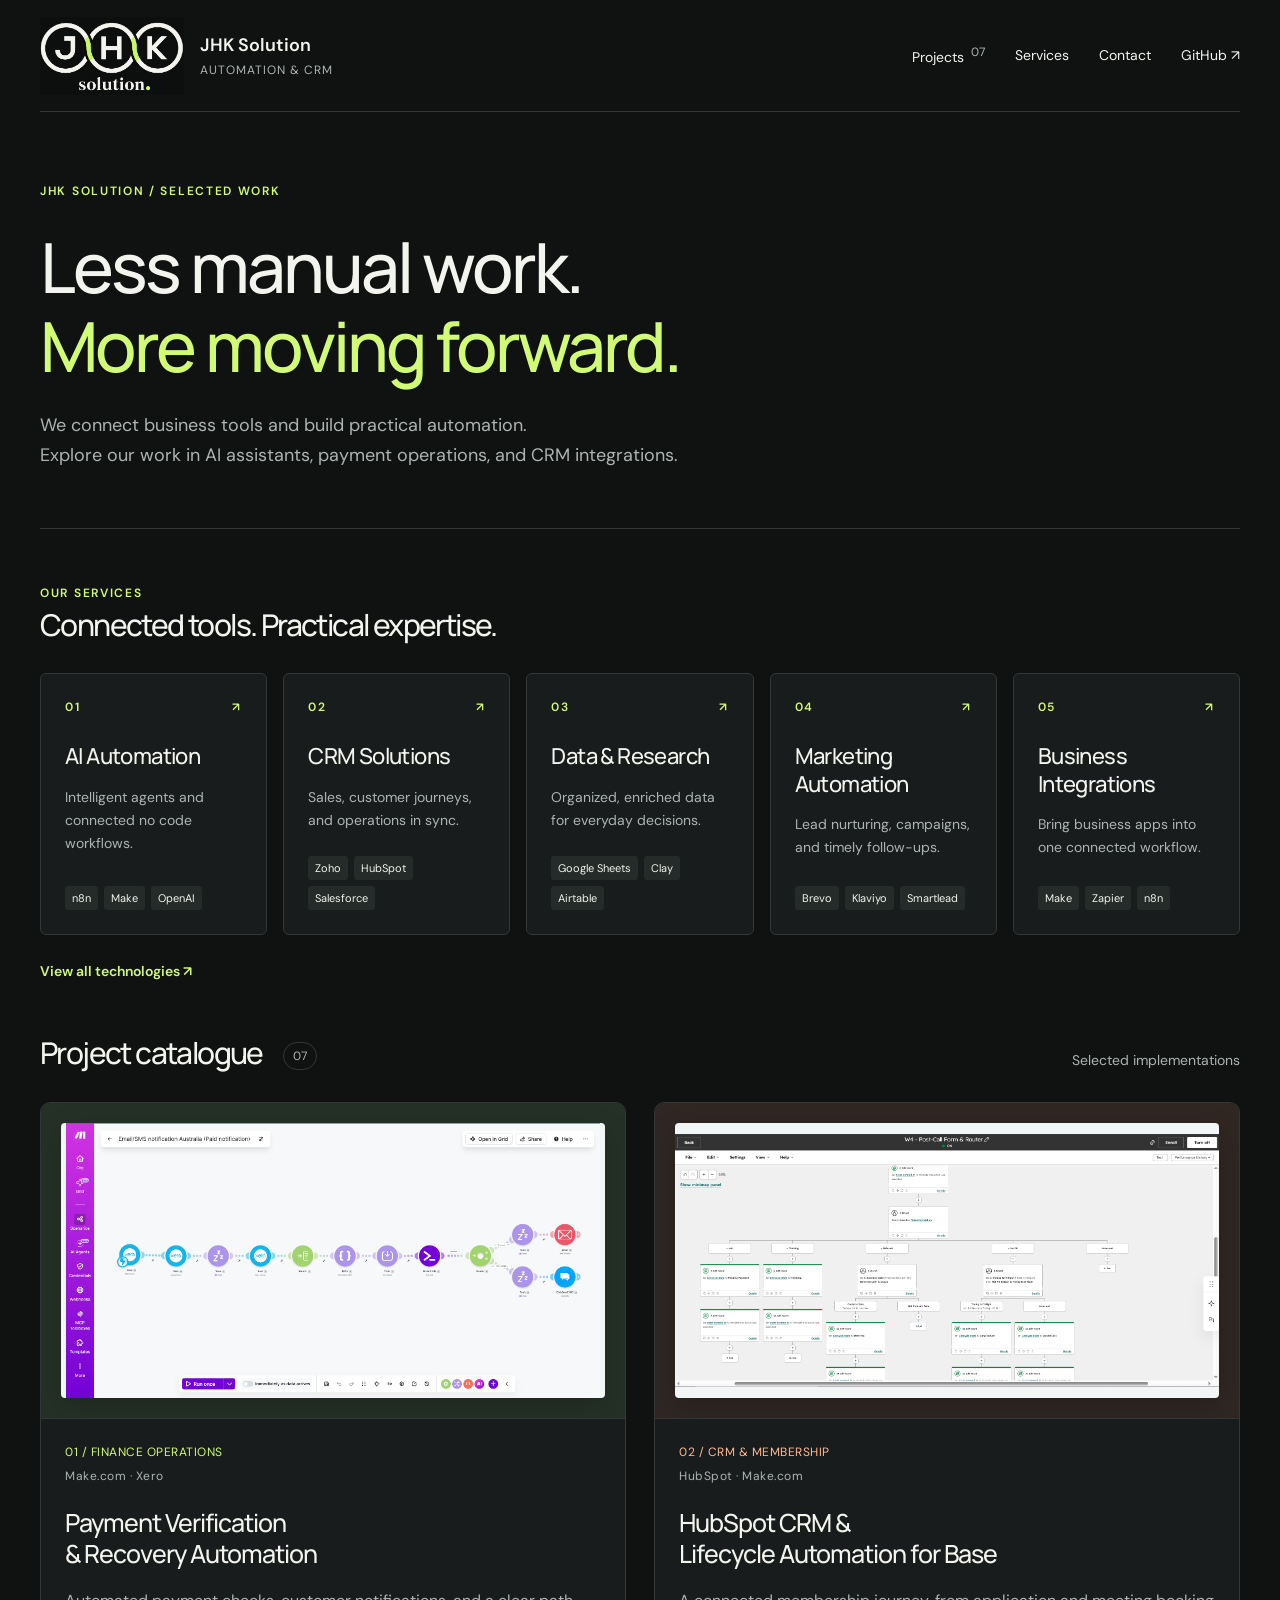
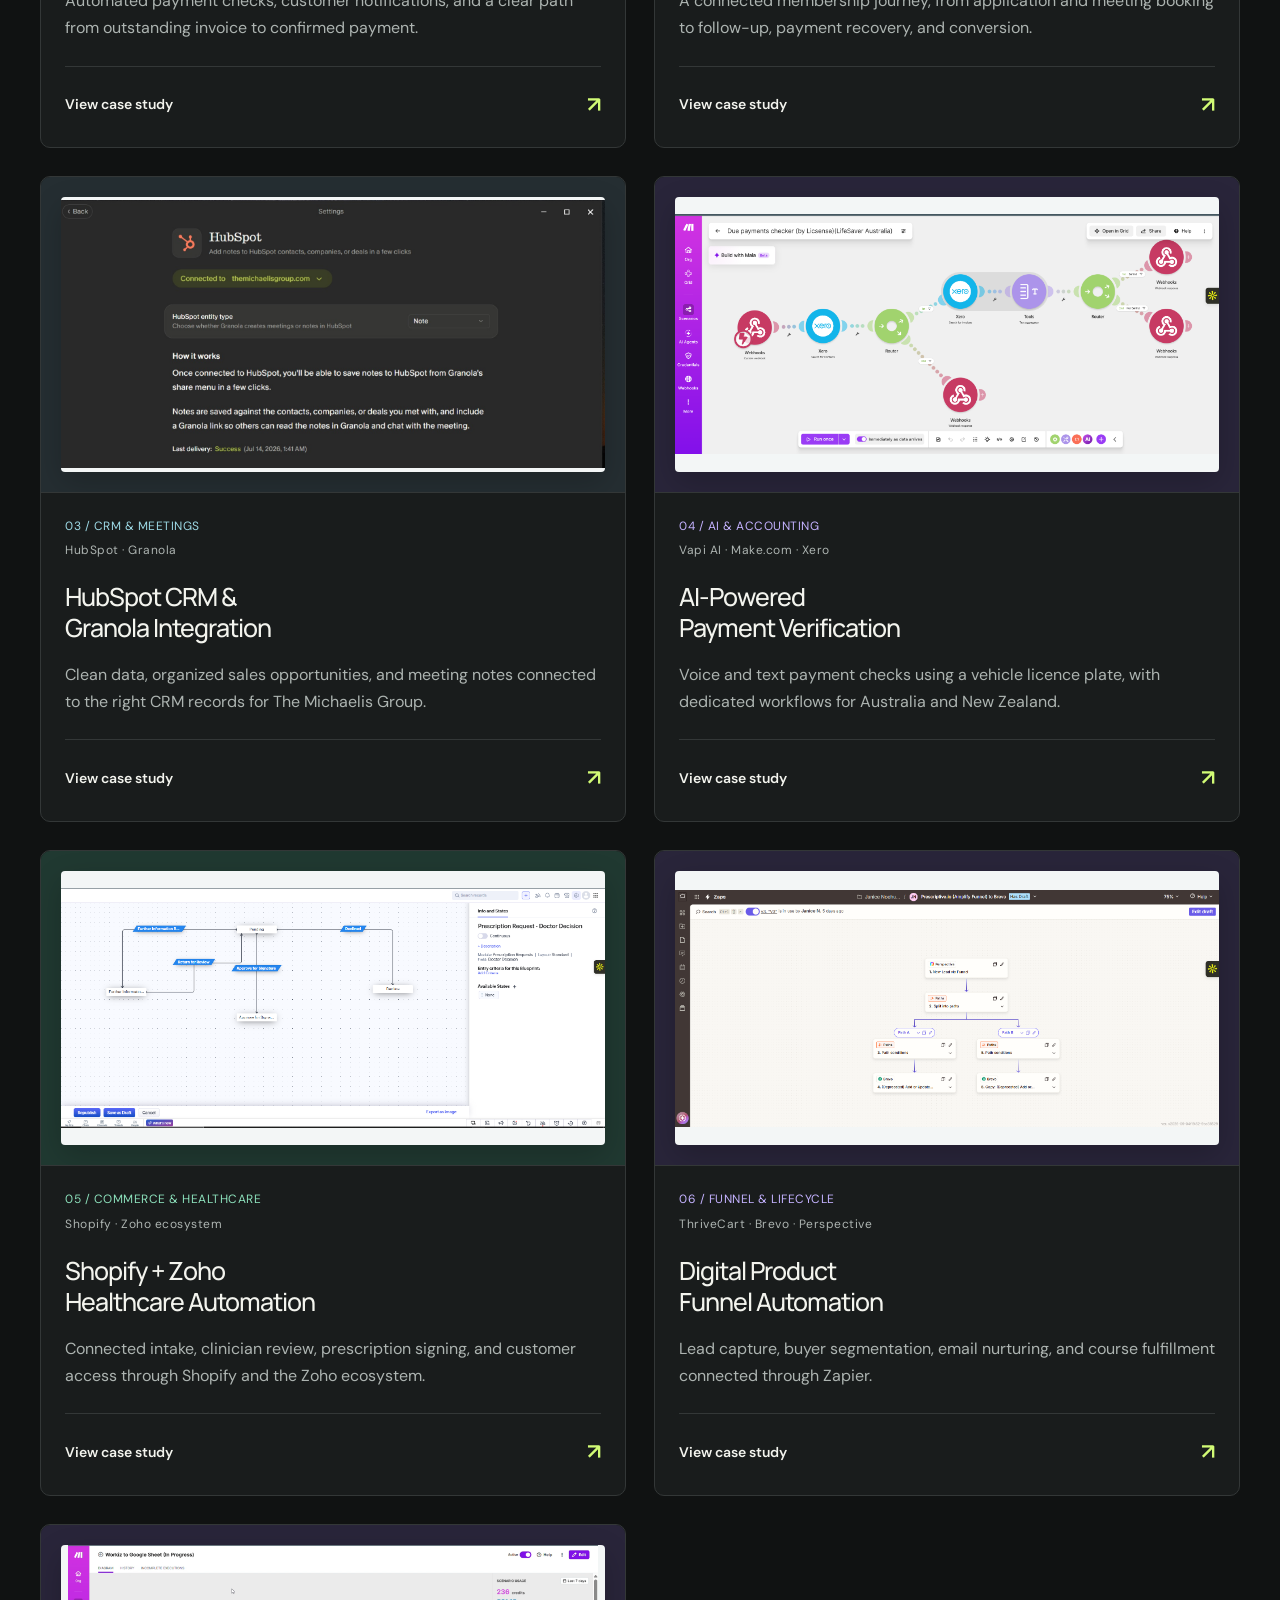
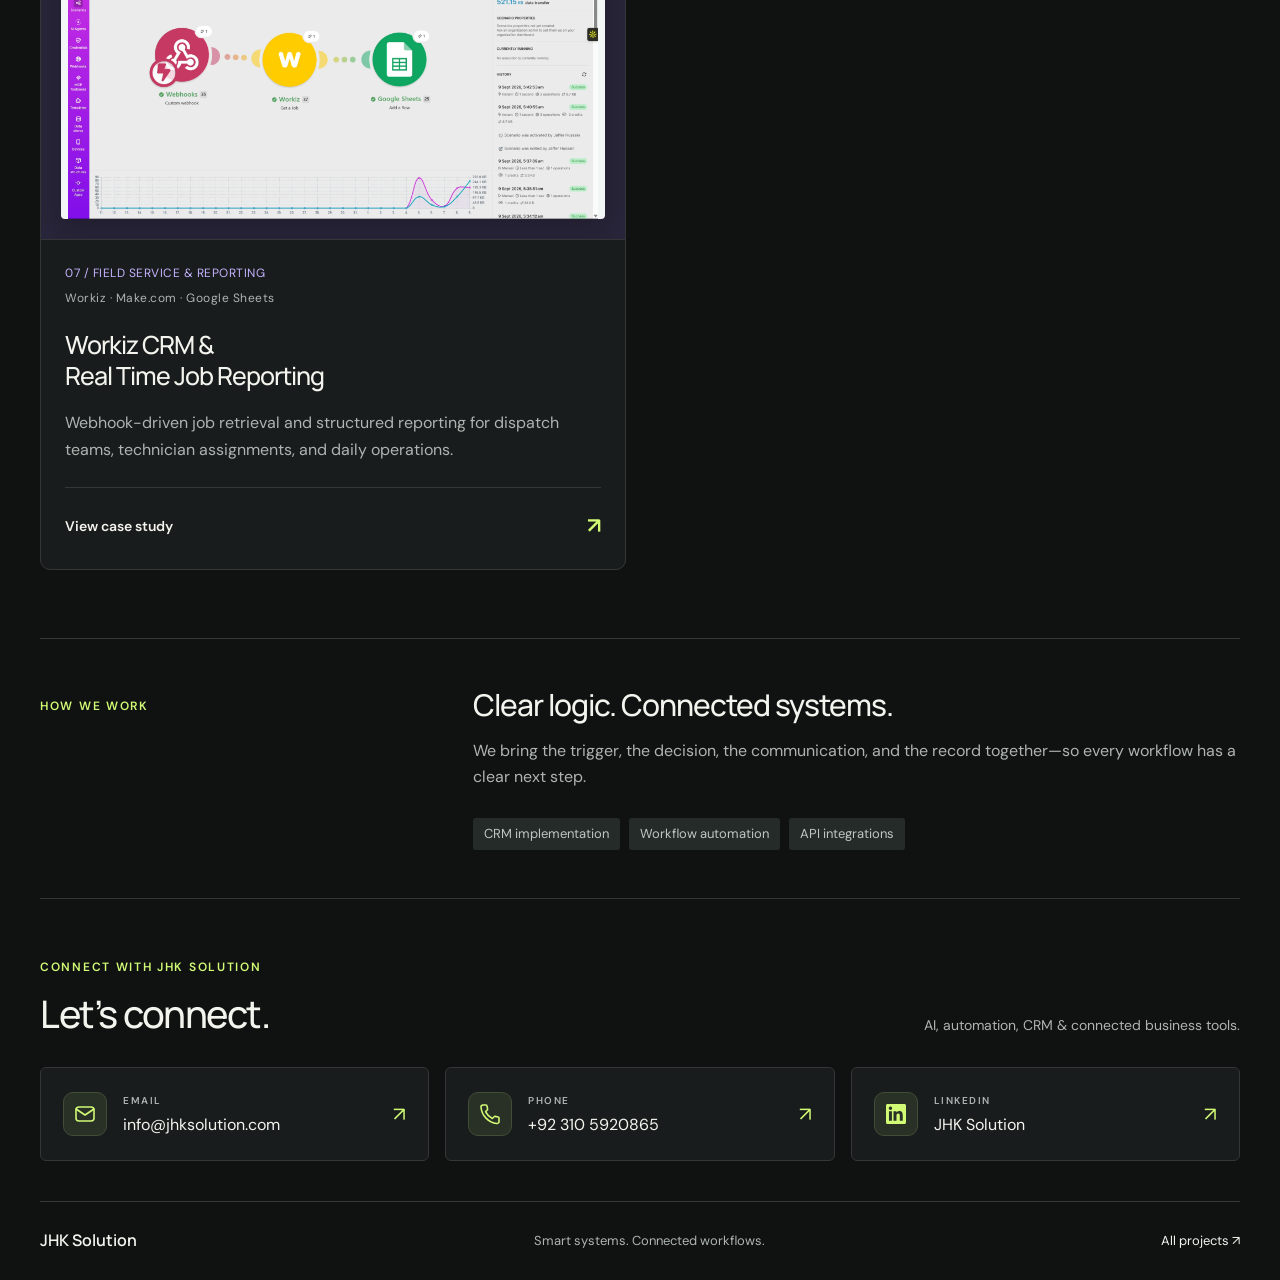
==== commit f9f80197: "Add company email, phone and LinkedIn contact cards across the site" ====
--- a/index.html
+++ b/index.html
@@ -1,4 +1,4 @@
-<!doctype html><html lang="en"><head><meta charset="UTF-8"><meta name="viewport" content="width=device-width, initial-scale=1"><title>Automation & CRM Portfolio — JHK Solution</title><meta name="description" content="Explore JHK Solution’s AI payment verification, payment automation, HubSpot CRM, and Granola integration projects."><meta name="theme-color" content="#101212"><link rel="icon" href="assets/jhk-solution-logo.png"><link rel="stylesheet" href="style.css?v=services1"><link rel="stylesheet" href="services.css?v=1"></head><body><header class="header wrap"><a class="brand" href="index.html" aria-label="JHK Solution home"><span class="company-logo"><img src="assets/jhk-solution-logo.png" alt="JHK Solution logo" width="1254" height="1254"></span><span>JHK Solution<small>AUTOMATION & CRM</small></span></a><nav aria-label="Main navigation"><a href="index.html#projects">Projects <span>07</span></a><a href="services/">Services</a><a class="github-nav" href="https://github.com/jhk-solution/jhksolution-portfolio" target="_blank" rel="noopener noreferrer">GitHub ↗</a></nav></header><main><section class="hero wrap"><span class="eyebrow">JHK SOLUTION / SELECTED WORK</span><h1>Less manual work.<br><span>More moving forward.</span></h1><p>We connect business tools and build practical automation.<br>Explore our work in AI assistants, payment operations, and CRM integrations.</p></section><section class="wrap home-services" aria-labelledby="services-title"><div class="section-heading"><div><span class="eyebrow">OUR SERVICES</span><h2 id="services-title">Connected tools. Practical expertise.</h2></div></div><div class="home-service-grid"><a class="home-service-card" href="services/#ai-automation"><span class="eyebrow">01 <span aria-hidden="true">↗</span></span><h3>AI Automation</h3><p>Intelligent agents and connected no code workflows.</p><div class="home-tools"><span>n8n</span><span>Make</span><span>OpenAI</span></div></a><a class="home-service-card" href="services/#crm-solutions"><span class="eyebrow">02 <span aria-hidden="true">↗</span></span><h3>CRM Solutions</h3><p>Sales, customer journeys, and operations in sync.</p><div class="home-tools"><span>Zoho</span><span>HubSpot</span><span>Salesforce</span></div></a><a class="home-service-card" href="services/#data-research"><span class="eyebrow">03 <span aria-hidden="true">↗</span></span><h3>Data & Research</h3><p>Organized, enriched data for everyday decisions.</p><div class="home-tools"><span>Google Sheets</span><span>Clay</span><span>Airtable</span></div></a><a class="home-service-card" href="services/#marketing-automation"><span class="eyebrow">04 <span aria-hidden="true">↗</span></span><h3>Marketing Automation</h3><p>Lead nurturing, campaigns, and timely follow-ups.</p><div class="home-tools"><span>Brevo</span><span>Klaviyo</span><span>Smartlead</span></div></a><a class="home-service-card" href="services/#business-integrations"><span class="eyebrow">05 <span aria-hidden="true">↗</span></span><h3>Business Integrations</h3><p>Bring business apps into one connected workflow.</p><div class="home-tools"><span>Make</span><span>Zapier</span><span>n8n</span></div></a></div><a class="text-link all-technologies" href="services/">View all technologies ↗</a></section><section id="projects" class="wrap catalogue"><div class="section-heading"><h2>Project catalogue <span class="count">07</span></h2><p>Selected implementations</p></div><div class="catalogue-grid">
+<!doctype html><html lang="en"><head><meta charset="UTF-8"><meta name="viewport" content="width=device-width, initial-scale=1"><title>Automation & CRM Portfolio — JHK Solution</title><meta name="description" content="Explore JHK Solution’s AI payment verification, payment automation, HubSpot CRM, and Granola integration projects."><meta name="theme-color" content="#101212"><link rel="icon" href="assets/jhk-solution-logo.png"><link rel="stylesheet" href="style.css?v=contact1"><link rel="stylesheet" href="services.css?v=1"></head><body><header class="header wrap"><a class="brand" href="index.html" aria-label="JHK Solution home"><span class="company-logo"><img src="assets/jhk-solution-logo.png" alt="JHK Solution logo" width="1254" height="1254"></span><span>JHK Solution<small>AUTOMATION & CRM</small></span></a><nav aria-label="Main navigation"><a href="index.html#projects">Projects <span>07</span></a><a href="services/">Services</a><a href="index.html#contact">Contact</a><a class="github-nav" href="https://github.com/jhk-solution/jhksolution-portfolio" target="_blank" rel="noopener noreferrer">GitHub ↗</a></nav></header><main><section class="hero wrap"><span class="eyebrow">JHK SOLUTION / SELECTED WORK</span><h1>Less manual work.<br><span>More moving forward.</span></h1><p>We connect business tools and build practical automation.<br>Explore our work in AI assistants, payment operations, and CRM integrations.</p></section><section class="wrap home-services" aria-labelledby="services-title"><div class="section-heading"><div><span class="eyebrow">OUR SERVICES</span><h2 id="services-title">Connected tools. Practical expertise.</h2></div></div><div class="home-service-grid"><a class="home-service-card" href="services/#ai-automation"><span class="eyebrow">01 <span aria-hidden="true">↗</span></span><h3>AI Automation</h3><p>Intelligent agents and connected no code workflows.</p><div class="home-tools"><span>n8n</span><span>Make</span><span>OpenAI</span></div></a><a class="home-service-card" href="services/#crm-solutions"><span class="eyebrow">02 <span aria-hidden="true">↗</span></span><h3>CRM Solutions</h3><p>Sales, customer journeys, and operations in sync.</p><div class="home-tools"><span>Zoho</span><span>HubSpot</span><span>Salesforce</span></div></a><a class="home-service-card" href="services/#data-research"><span class="eyebrow">03 <span aria-hidden="true">↗</span></span><h3>Data & Research</h3><p>Organized, enriched data for everyday decisions.</p><div class="home-tools"><span>Google Sheets</span><span>Clay</span><span>Airtable</span></div></a><a class="home-service-card" href="services/#marketing-automation"><span class="eyebrow">04 <span aria-hidden="true">↗</span></span><h3>Marketing Automation</h3><p>Lead nurturing, campaigns, and timely follow-ups.</p><div class="home-tools"><span>Brevo</span><span>Klaviyo</span><span>Smartlead</span></div></a><a class="home-service-card" href="services/#business-integrations"><span class="eyebrow">05 <span aria-hidden="true">↗</span></span><h3>Business Integrations</h3><p>Bring business apps into one connected workflow.</p><div class="home-tools"><span>Make</span><span>Zapier</span><span>n8n</span></div></a></div><a class="text-link all-technologies" href="services/">View all technologies ↗</a></section><section id="projects" class="wrap catalogue"><div class="section-heading"><h2>Project catalogue <span class="count">07</span></h2><p>Selected implementations</p></div><div class="catalogue-grid">
 <article class="catalogue-card"><a class="cover payment-cover" href="payment-automation.html" tabindex="-1" aria-hidden="true"><img src="assets/paid.png" alt="" width="1918" height="987"></a><div class="card-body"><div class="card-meta"><span>01 / FINANCE OPERATIONS</span><span>Make.com · Xero</span></div><h3><a href="payment-automation.html">Payment Verification<br>& Recovery Automation</a></h3><p>Automated payment checks, customer notifications, and a clear path from outstanding invoice to confirmed payment.</p><a class="text-link" href="payment-automation.html">View case study <span>↗</span></a></div></article>
 <article class="catalogue-card hubspot-card"><a class="cover hubspot-cover" href="hubspot-base.html" tabindex="-1" aria-hidden="true"><img src="assets/hubspot/17.png" alt="" width="1919" height="893"></a><div class="card-body"><div class="card-meta"><span>02 / CRM & MEMBERSHIP</span><span>HubSpot · Make.com</span></div><h3><a href="hubspot-base.html">HubSpot CRM &<br>Lifecycle Automation for Base</a></h3><p>A connected membership journey, from application and meeting booking to follow-up, payment recovery, and conversion.</p><a class="text-link" href="hubspot-base.html">View case study <span>↗</span></a></div></article><article class="catalogue-card granola-card"><a class="cover granola-cover" href="hubspot-granola.html" tabindex="-1" aria-hidden="true"><img src="assets/granola/granola-connection.jpeg" alt="" width="1600" height="790"></a><div class="card-body"><div class="card-meta"><span>03 / CRM & MEETINGS</span><span>HubSpot · Granola</span></div><h3><a href="hubspot-granola.html">HubSpot CRM &<br>Granola Integration</a></h3><p>Clean data, organized sales opportunities, and meeting notes connected to the right CRM records for The Michaelis Group.</p><a class="text-link" href="hubspot-granola.html">View case study <span>↗</span></a></div></article><article class="catalogue-card ai-card"><a class="cover ai-cover" href="ai-payment-verification.html" tabindex="-1" aria-hidden="true"><img src="assets/ai-payments/01.png" alt="" width="1918" height="845"></a><div class="card-body"><div class="card-meta"><span>04 / AI & ACCOUNTING</span><span>Vapi AI · Make.com · Xero</span></div><h3><a href="ai-payment-verification.html">AI-Powered<br>Payment Verification</a></h3><p>Voice and text payment checks using a vehicle licence plate, with dedicated workflows for Australia and New Zealand.</p><a class="text-link" href="ai-payment-verification.html">View case study <span>↗</span></a></div></article><article class="catalogue-card healthcare-card"><a class="cover healthcare-cover" href="shopify-zoho-healthcare.html" tabindex="-1" aria-hidden="true"><img src="assets/shopify-zoho/16.png" alt="" width="1919" height="845"></a><div class="card-body"><div class="card-meta"><span>05 / COMMERCE & HEALTHCARE</span><span>Shopify · Zoho ecosystem</span></div><h3><a href="shopify-zoho-healthcare.html">Shopify + Zoho<br>Healthcare Automation</a></h3><p>Connected intake, clinician review, prescription signing, and customer access through Shopify and the Zoho ecosystem.</p><a class="text-link" href="shopify-zoho-healthcare.html">View case study <span>↗</span></a></div></article><article class="catalogue-card ai-card"><a class="cover ai-cover" href="funnel-automation.html" tabindex="-1" aria-hidden="true"><img src="assets/funnel-automation/09.png" alt="" width="1919" height="836"></a><div class="card-body"><div class="card-meta"><span>06 / FUNNEL & LIFECYCLE</span><span>ThriveCart · Brevo · Perspective</span></div><h3><a href="funnel-automation.html">Digital Product<br>Funnel Automation</a></h3><p>Lead capture, buyer segmentation, email nurturing, and course fulfillment connected through Zapier.</p><a class="text-link" href="funnel-automation.html">View case study <span>↗</span></a></div></article><article class="catalogue-card ai-card"><a class="cover ai-cover" href="workiz-reporting.html" tabindex="-1" aria-hidden="true"><img src="assets/workiz/webhook-workflow.png" alt="" width="1918" height="993"></a><div class="card-body"><div class="card-meta"><span>07 / FIELD SERVICE &amp; REPORTING</span><span>Workiz · Make.com · Google Sheets</span></div><h3><a href="workiz-reporting.html">Workiz CRM &amp;<br>Real Time Job Reporting</a></h3><p>Webhook-driven job retrieval and structured reporting for dispatch teams, technician assignments, and daily operations.</p><a class="text-link" href="workiz-reporting.html">View case study <span>↗</span></a></div></article></div></section>
-<section class="wrap approach"><span class="eyebrow">HOW WE WORK</span><div><h2>Clear logic. Connected systems.</h2><p>We bring the trigger, the decision, the communication, and the record together—so every workflow has a clear next step.</p><div class="project-tags"><span>CRM implementation</span><span>Workflow automation</span><span>API integrations</span></div></div></section></main><footer class="wrap"><span>JHK Solution</span><p>Automation, CRM & connected business tools.</p><a href="index.html#projects">All projects ↗</a></footer><dialog id="image-dialog" aria-labelledby="dialog-caption"><div class="dialog-top"><p id="dialog-caption"></p><button id="close-dialog" aria-label="Close workflow image">Close ✕</button></div><div class="dialog-image"><img id="dialog-img" alt=""></div><a id="original-image" target="_blank" rel="noopener">Open full-resolution image ↗</a></dialog><script src="script.js"></script></body></html>+<section class="wrap approach"><span class="eyebrow">HOW WE WORK</span><div><h2>Clear logic. Connected systems.</h2><p>We bring the trigger, the decision, the communication, and the record together—so every workflow has a clear next step.</p><div class="project-tags"><span>CRM implementation</span><span>Workflow automation</span><span>API integrations</span></div></div></section></main><footer class="wrap contact-footer" id="contact" aria-labelledby="contact-heading"><div class="contact-heading"><div><span class="eyebrow">CONNECT WITH JHK SOLUTION</span><h2 id="contact-heading">Let’s connect.</h2></div><p>AI, automation, CRM &amp; connected business tools.</p></div><div class="contact-grid"><a class="contact-card" href="mailto:info@jhksolution.com" aria-label="Email JHK Solution at info@jhksolution.com"><span class="contact-icon"><svg viewBox="0 0 24 24" fill="none" stroke="currentColor" stroke-width="1.6" stroke-linecap="round" stroke-linejoin="round" aria-hidden="true"><rect x="3" y="5" width="18" height="14" rx="3"/><path d="m3 7 9 6 9-6"/></svg></span><span class="contact-details"><span class="contact-label">EMAIL</span><span class="contact-value">info@jhksolution.com</span></span><span class="contact-arrow" aria-hidden="true">↗</span></a><a class="contact-card" href="tel:+923105920865" aria-label="Call JHK Solution at +92 310 5920865"><span class="contact-icon"><svg viewBox="0 0 24 24" fill="none" stroke="currentColor" stroke-width="1.6" stroke-linecap="round" stroke-linejoin="round" aria-hidden="true"><path d="M21 16.5v3a2 2 0 0 1-2.2 2A18 18 0 0 1 3 5.2 2 2 0 0 1 5 3h3a1 1 0 0 1 1 .9l.6 3a1 1 0 0 1-.3 1l-1.8 1.8a15 15 0 0 0 6.8 6.8l1.8-1.8a1 1 0 0 1 1-.3l3 .6a1 1 0 0 1 .9 1z"/></svg></span><span class="contact-details"><span class="contact-label">PHONE</span><span class="contact-value">+92 310 5920865</span></span><span class="contact-arrow" aria-hidden="true">↗</span></a><a class="contact-card" href="https://www.linkedin.com/company/jhksolution" aria-label="JHK Solution on LinkedIn (opens in a new tab)" target="_blank" rel="noopener noreferrer"><span class="contact-icon"><svg viewBox="0 0 24 24" fill="currentColor" aria-hidden="true"><path d="M20.45 2H3.55C2.69 2 2 2.68 2 3.52v16.96c0 .84.69 1.52 1.55 1.52h16.9c.86 0 1.55-.68 1.55-1.52V3.52C22 2.68 21.31 2 20.45 2ZM7.93 18.75H4.98V9.2h2.95v9.55ZM6.45 7.9a1.71 1.71 0 1 1 0-3.42 1.71 1.71 0 0 1 0 3.42Zm12.3 10.85H15.8V14.1c0-1.1-.02-2.52-1.54-2.52-1.54 0-1.78 1.2-1.78 2.44v4.73H9.53V9.2h2.83v1.3h.04c.4-.75 1.36-1.54 2.79-1.54 2.98 0 3.56 1.96 3.56 4.5v5.29Z"/></svg></span><span class="contact-details"><span class="contact-label">LINKEDIN</span><span class="contact-value">JHK Solution</span></span><span class="contact-arrow" aria-hidden="true">↗</span></a></div><div class="footer-bottom"><a class="footer-name" href="index.html">JHK Solution</a><p>Smart systems. Connected workflows.</p><a href="index.html#projects">All projects ↗</a></div></footer><dialog id="image-dialog" aria-labelledby="dialog-caption"><div class="dialog-top"><p id="dialog-caption"></p><button id="close-dialog" aria-label="Close workflow image">Close ✕</button></div><div class="dialog-image"><img id="dialog-img" alt=""></div><a id="original-image" target="_blank" rel="noopener">Open full-resolution image ↗</a></dialog><script src="script.js"></script></body></html>
--- a/style.css
+++ b/style.css
@@ -21,6 +21,11 @@
 /* JHK Solution company identity */
 .company-logo{position:relative;display:block;width:144px;height:78px;overflow:hidden;flex-shrink:0}.company-logo img{position:absolute;width:176px;height:176px;max-width:none;left:-16px;top:-48px}.header .brand{gap:16px}.header{min-height:112px}@media(max-width:760px){.company-logo{width:82px;height:48px}.company-logo img{width:102px;height:102px;left:-10px;top:-26px}.header .brand{gap:8px;font-size:15px}.header .brand small{font-size:9px}.header{min-height:94px}}
 
-/* Shared services navigation */
-.header nav a[aria-current="page"]{color:var(--lime)}
-@media(max-width:760px){.header{flex-wrap:wrap;padding-block:16px;gap:12px}.header nav{gap:22px;flex-wrap:wrap}.header nav>a:nth-child(2){display:inline}.header nav>.github-nav{display:none}}
+/* Shared services navigation */
+.header nav a[aria-current="page"]{color:var(--lime)}
+@media(max-width:760px){.header{flex-wrap:wrap;padding-block:16px;gap:12px}.header nav{gap:22px;flex-wrap:wrap}.header nav>a:nth-child(2){display:inline}.header nav>.github-nav{display:none}}
+
+/* Company contact details */
+.contact-footer{display:block;padding-block:56px 26px;scroll-margin-top:30px}.contact-heading{display:flex;justify-content:space-between;align-items:end;gap:24px;margin-bottom:30px}.contact-heading h2{font-size:38px;letter-spacing:-1.5px;line-height:1.25;margin-top:12px}.contact-heading>p{max-width:360px;color:var(--muted);font-size:14px}.contact-grid{display:grid;grid-template-columns:repeat(3,minmax(0,1fr));gap:16px}.contact-card{display:flex;align-items:center;gap:16px;padding:24px 22px;background:var(--panel);border:1px solid var(--line);border-radius:6px;min-width:0;transition:border-color .2s,transform .2s,background .2s}.contact-card:hover{border-color:var(--lime);transform:translateY(-4px);background:#202620}.contact-icon{display:grid;place-items:center;width:44px;height:44px;flex-shrink:0;color:var(--lime);background:#293126;border:1px solid #414d38;border-radius:10px}.contact-icon svg{width:24px;height:24px}.contact-details{display:flex;flex-direction:column;gap:5px;min-width:0}.contact-label{font-size:10px;letter-spacing:1.5px;color:var(--muted);font-weight:600}.contact-value{font-size:16px;line-height:1.4;overflow-wrap:anywhere}.contact-arrow{margin-left:auto;color:var(--lime);font-size:20px}.footer-bottom{display:flex;align-items:center;justify-content:space-between;gap:24px;border-top:1px solid var(--line);margin-top:40px;padding-top:25px;font-size:13px}.footer-name{font-family:var(--display);font-size:16px;font-weight:600}.footer-bottom p{color:var(--muted)}.footer-bottom a:hover{color:var(--lime)}
+@media(max-width:1050px){.contact-card{padding:20px 16px;gap:12px}.contact-value{font-size:14px}.contact-icon{width:36px;height:36px}.contact-arrow{font-size:17px}}
+@media(max-width:760px){.contact-footer{padding-block:36px 24px}.contact-heading{display:block;margin-bottom:24px}.contact-heading h2{font-size:30px}.contact-heading>p{margin-top:15px}.contact-grid{grid-template-columns:1fr;gap:12px}.contact-card{padding:20px;gap:16px}.contact-value{font-size:16px}.contact-icon{width:44px;height:44px}.footer-bottom{flex-wrap:wrap;gap:16px;margin-top:28px;padding-top:22px}.footer-bottom p{order:3;flex-basis:100%}.footer-bottom>a:last-child{margin-left:auto}.header nav{gap:18px;font-size:13px}}
